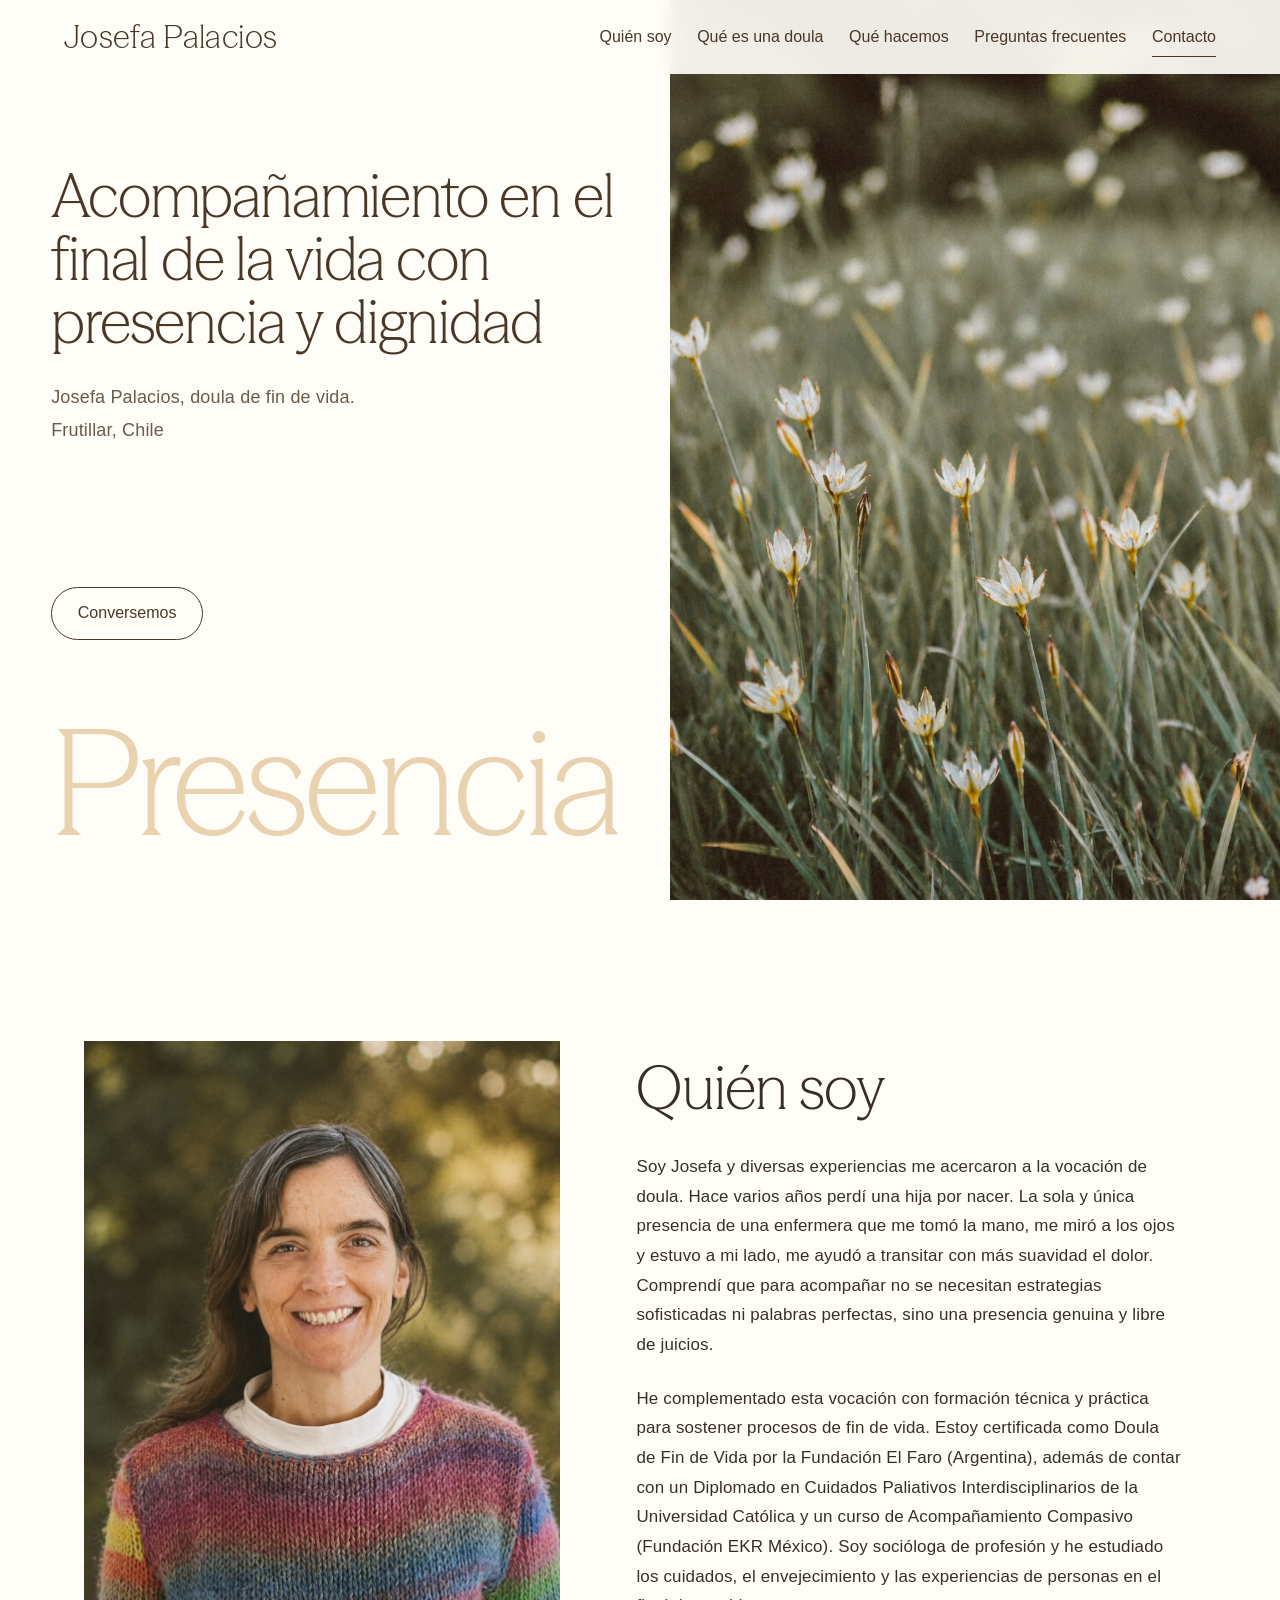
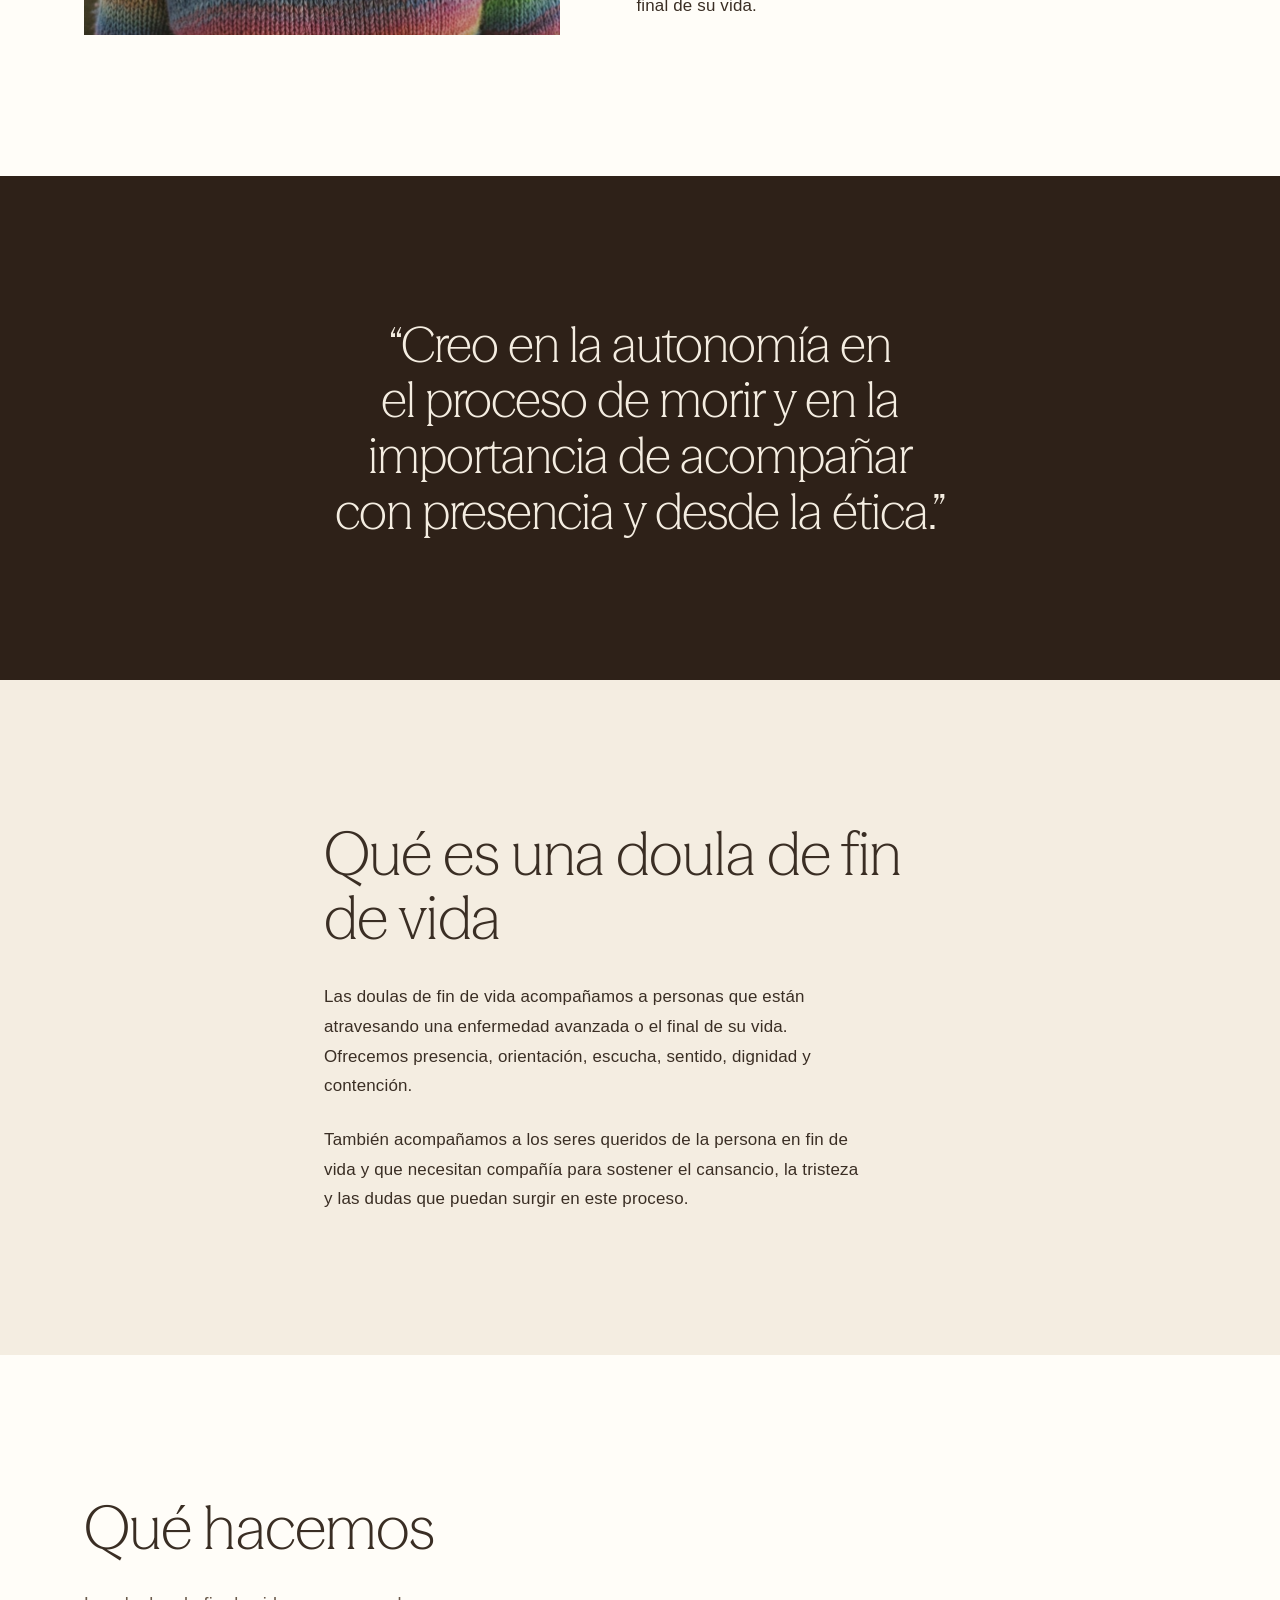
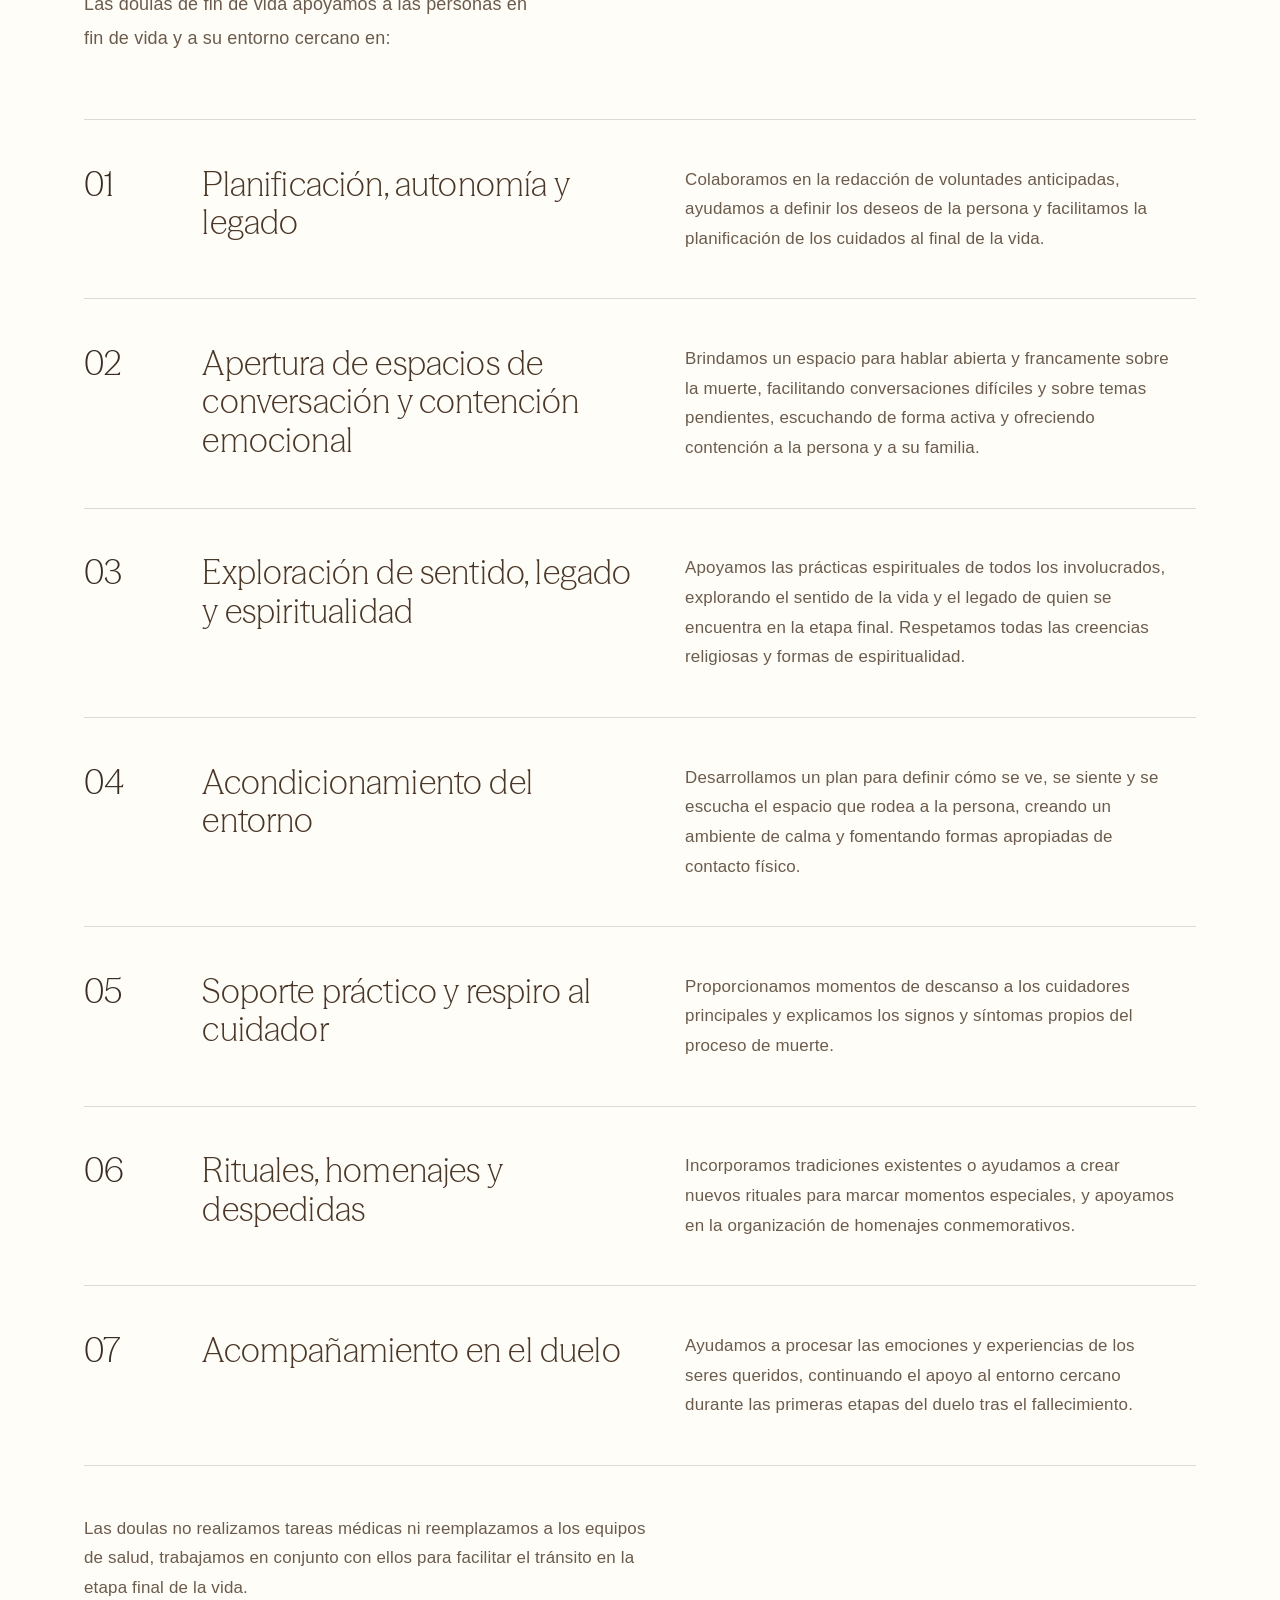
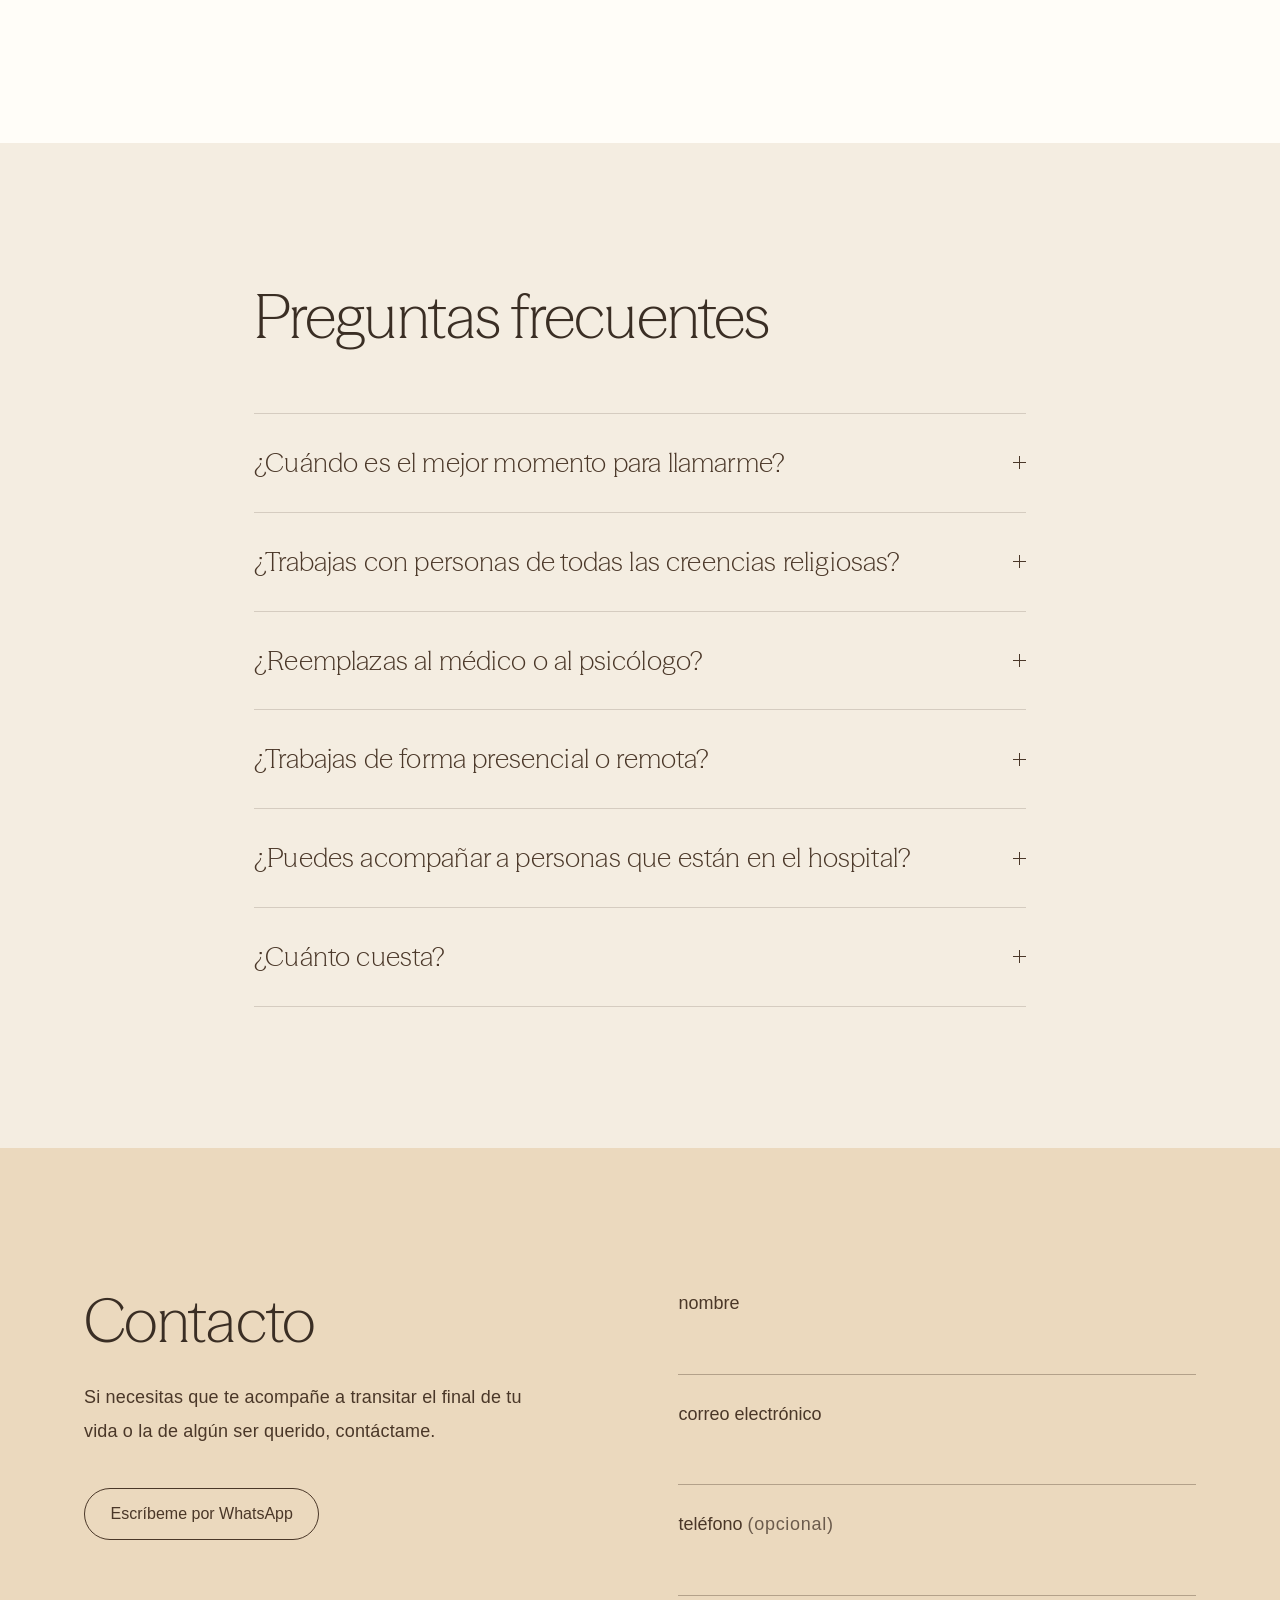
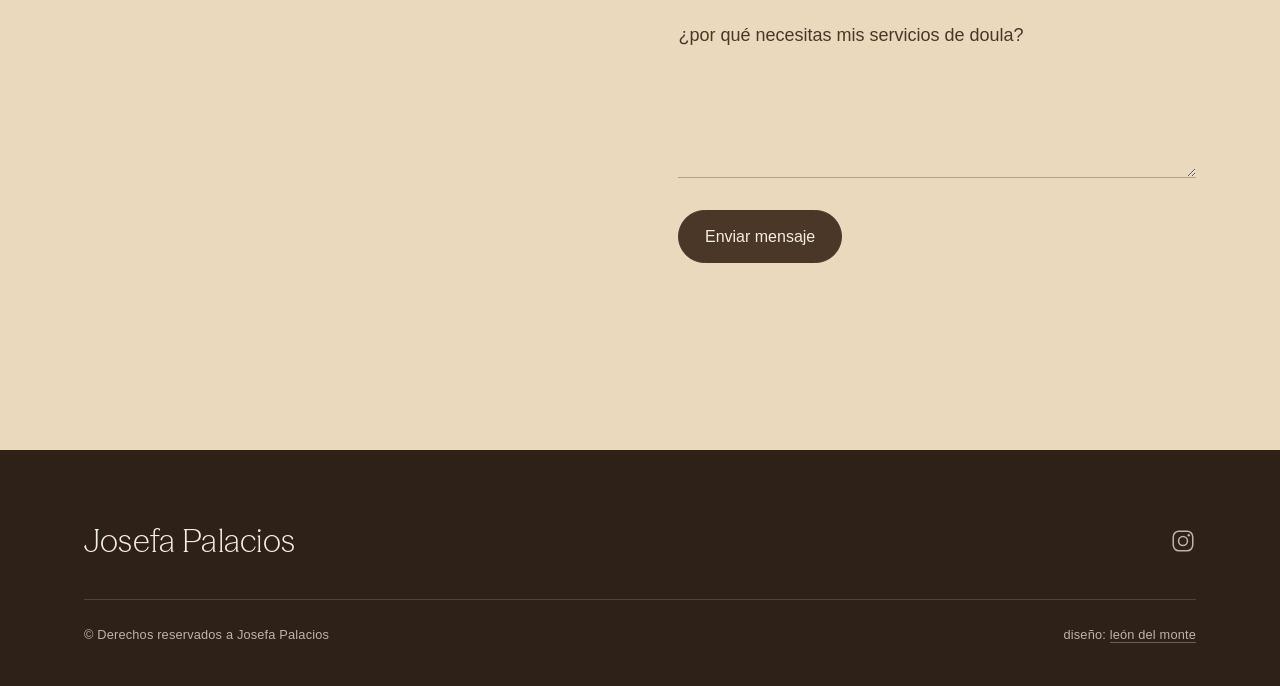
==== index.html @ 666d0523 "Reemplaza todos los textos por los que envió Josefa El oficio pasa a llamarse "doula de fin de vida"" ====
<!DOCTYPE html>
<html lang="es">
<head>
<meta charset="utf-8">
<meta name="viewport" content="width=device-width, initial-scale=1">
<title>Josefa, doula de fin de vida</title>
<meta name="description" content="Acompañamiento en el final de la vida con presencia y dignidad. Josefa Palacios, doula de fin de vida en Frutillar, Chile.">

<link rel="icon" type="image/svg+xml" href="assets/img/favicon.svg">

<link rel="preload" href="assets/fonts/SeasonMix-Light-TRIAL.ttf" as="font" type="font/ttf" crossorigin>
<link rel="preload" href="assets/fonts/PPNeueMontreal-Book.otf" as="font" type="font/otf" crossorigin>
<link rel="stylesheet" href="assets/css/style.css">
</head>
<body>

<a class="skip" href="#inicio">Saltar al contenido</a>

<div class="cursor-luz" id="cursor-luz" aria-hidden="true"></div>

<!-- ============ HEADER ============ -->
<header class="header" id="header">
  <div class="header__inner">
    <a class="brand" href="#inicio">Josefa Palacios</a>

    <nav class="nav" id="nav" aria-label="Principal">
      <a href="#sobre-mi">Quién soy</a>
      <a href="#que-hago">Qué es una doula</a>
      <a href="#servicios">Qué hacemos</a>
      <a href="#preguntas">Preguntas frecuentes</a>
      <a href="#contacto">Contacto</a>
    </nav>

    <button class="burger" id="burger" aria-label="Abrir menú" aria-expanded="false" aria-controls="nav">
      <span></span><span></span>
    </button>
  </div>
</header>

<main>

<!-- ============ 1. HERO ============ -->
<section class="hero" id="inicio">
  <div class="hero__text">
    <h1 class="hero__title">Acompañamiento en el final de la vida con presencia y dignidad</h1>

    <p class="lead">
      Josefa Palacios, doula de fin de vida.<br>
      Frutillar, Chile
    </p>

    <a class="btn" href="#contacto">Conversemos</a>

    <p class="wordmark" aria-hidden="true">Presencia</p>
  </div>

  <!-- La imagen se define en --hero-img, en assets/css/style.css -->
  <div class="hero__media" role="img" aria-label="Campo de flores blancas silvestres entre pastos, con luz suave"></div>
</section>

<!-- ============ 2. QUIÉN SOY ============ -->
<section class="section section--hueso" id="sobre-mi">
  <div class="wrap about">
    <!-- La imagen se define en --retrato-img, en assets/css/style.css -->
    <div class="about__media reveal" role="img" aria-label="Retrato de Josefa Palacios al aire libre"></div>

    <div class="about__text reveal">
      <h2 class="h2">Quién soy</h2>

      <div class="prose">
        <p>
          Soy Josefa y diversas experiencias me acercaron a la vocación de doula.
          Hace varios años perdí una hija por nacer. La sola y única presencia de
          una enfermera que me tomó la mano, me miró a los ojos y estuvo a mi lado,
          me ayudó a transitar con más suavidad el dolor. Comprendí que para
          acompañar no se necesitan estrategias sofisticadas ni palabras perfectas,
          sino una presencia genuina y libre de juicios.
        </p>
        <p>
          He complementado esta vocación con formación técnica y práctica para
          sostener procesos de fin de vida. Estoy certificada como Doula de Fin de
          Vida por la Fundación El Faro (Argentina), además de contar con un
          Diplomado en Cuidados Paliativos Interdisciplinarios de la Universidad
          Católica y un curso de Acompañamiento Compasivo (Fundación EKR México).
          Soy socióloga de profesión y he estudiado los cuidados, el envejecimiento
          y las experiencias de personas en el final de su vida.
        </p>
      </div>
    </div>
  </div>
</section>

<!-- ============ 3. LA CITA ============ -->
<section class="section section--oscura quote-section">
  <div class="wrap wrap--medium reveal">
    <blockquote class="quote">“Creo en la autonomía en el proceso de morir y en la importancia de acompañar con presencia y desde la ética.”</blockquote>
  </div>
</section>

<!-- ============ 4. QUÉ ES UNA DOULA DE FIN DE VIDA ============ -->
<section class="section section--crema" id="que-hago">
  <div class="wrap wrap--narrow reveal">
    <h2 class="h2">Qué es una doula de fin de vida</h2>

    <div class="prose">
      <p>
        Las doulas de fin de vida acompañamos a personas que están atravesando una
        enfermedad avanzada o el final de su vida. Ofrecemos presencia, orientación,
        escucha, sentido, dignidad y contención.
      </p>
      <p>
        También acompañamos a los seres queridos de la persona en fin de vida y que
        necesitan compañía para sostener el cansancio, la tristeza y las dudas que
        puedan surgir en este proceso.
      </p>
    </div>
  </div>
</section>

<!-- ============ 5. QUÉ HACEMOS ============ -->
<section class="section section--hueso" id="servicios">
  <div class="wrap">
    <div class="section__head reveal">
      <h2 class="h2">Qué hacemos</h2>
      <p class="lead">
        Las doulas de fin de vida apoyamos a las personas en fin de vida y a su
        entorno cercano en:
      </p>
    </div>

    <ol class="services">
      <li class="service reveal">
        <span class="service__num">01</span>
        <h3 class="service__name">Planificación, autonomía y legado</h3>
        <p class="service__desc">Colaboramos en la redacción de voluntades anticipadas, ayudamos a definir los deseos de la persona y facilitamos la planificación de los cuidados al final de la vida.</p>
      </li>
      <li class="service reveal">
        <span class="service__num">02</span>
        <h3 class="service__name">Apertura de espacios de conversación y contención emocional</h3>
        <p class="service__desc">Brindamos un espacio para hablar abierta y francamente sobre la muerte, facilitando conversaciones difíciles y sobre temas pendientes, escuchando de forma activa y ofreciendo contención a la persona y a su familia.</p>
      </li>
      <li class="service reveal">
        <span class="service__num">03</span>
        <h3 class="service__name">Exploración de sentido, legado y espiritualidad</h3>
        <p class="service__desc">Apoyamos las prácticas espirituales de todos los involucrados, explorando el sentido de la vida y el legado de quien se encuentra en la etapa final. Respetamos todas las creencias religiosas y formas de espiritualidad.</p>
      </li>
      <li class="service reveal">
        <span class="service__num">04</span>
        <h3 class="service__name">Acondicionamiento del entorno</h3>
        <p class="service__desc">Desarrollamos un plan para definir cómo se ve, se siente y se escucha el espacio que rodea a la persona, creando un ambiente de calma y fomentando formas apropiadas de contacto físico.</p>
      </li>
      <li class="service reveal">
        <span class="service__num">05</span>
        <h3 class="service__name">Soporte práctico y respiro al cuidador</h3>
        <p class="service__desc">Proporcionamos momentos de descanso a los cuidadores principales y explicamos los signos y síntomas propios del proceso de muerte.</p>
      </li>
      <li class="service reveal">
        <span class="service__num">06</span>
        <h3 class="service__name">Rituales, homenajes y despedidas</h3>
        <p class="service__desc">Incorporamos tradiciones existentes o ayudamos a crear nuevos rituales para marcar momentos especiales, y apoyamos en la organización de homenajes conmemorativos.</p>
      </li>
      <li class="service reveal">
        <span class="service__num">07</span>
        <h3 class="service__name">Acompañamiento en el duelo</h3>
        <p class="service__desc">Ayudamos a procesar las emociones y experiencias de los seres queridos, continuando el apoyo al entorno cercano durante las primeras etapas del duelo tras el fallecimiento.</p>
      </li>
    </ol>

    <p class="services__nota reveal">
      Las doulas no realizamos tareas médicas ni reemplazamos a los equipos de
      salud, trabajamos en conjunto con ellos para facilitar el tránsito en la
      etapa final de la vida.
    </p>
  </div>
</section>

<!-- ============ 6. PREGUNTAS FRECUENTES ============ -->
<section class="section section--crema" id="preguntas">
  <div class="wrap wrap--medium">
    <div class="section__head reveal">
      <h2 class="h2">Preguntas frecuentes</h2>
    </div>

    <div class="faq">
      <details class="faq__item reveal">
        <summary>¿Cuándo es el mejor momento para llamarme?</summary>
        <div class="faq__body">
          <p>Tras recibir el diagnóstico de una enfermedad grave o avanzada, o durante las semanas, días u horas finales de un ser querido, o después de su fallecimiento, para recibir compañía en los primeros momentos de duelo y organizar homenajes y ritos de despedida. Si eres una persona de edad avanzada y deseas planificar la etapa final de tu vida, también puedes llamarme.</p>
        </div>
      </details>

      <details class="faq__item reveal">
        <summary>¿Trabajas con personas de todas las creencias religiosas?</summary>
        <div class="faq__body">
          <p>Sí. Acompaño a personas de todas las creencias religiosas, espiritualidades, así como a personas ateas y agnósticas. Proveyendo de un espacio plenamente inclusivo y respetuoso con la visión de cada individuo.</p>
        </div>
      </details>

      <details class="faq__item reveal">
        <summary>¿Reemplazas al médico o al psicólogo?</summary>
        <div class="faq__body">
          <p>No. Soy un apoyo complementario. Si necesitas derivación a otro profesional, te puedo orientar.</p>
        </div>
      </details>

      <details class="faq__item reveal">
        <summary>¿Trabajas de forma presencial o remota?</summary>
        <div class="faq__body">
          <p>Ambas. Según tu ubicación y necesidad. De manera presencial trabajo en la comuna de Frutillar, de Puerto Varas y en los alrededores.</p>
        </div>
      </details>

      <details class="faq__item reveal">
        <summary>¿Puedes acompañar a personas que están en el hospital?</summary>
        <div class="faq__body">
          <p>Sí, acompaño a personas que están en sus casas o en el hospital.</p>
        </div>
      </details>

      <details class="faq__item reveal">
        <summary>¿Cuánto cuesta?</summary>
        <div class="faq__body">
          <p>Cada sesión de acompañamiento presencial cuesta $20.000 y online $15.000. Sin embargo, quisiera que todas las personas que necesiten acompañamiento no dejen de recibirlo por razones económicas. Avísame si no puedes pagarlo.</p>
          <a class="btn btn--sm" href="#contacto">Escríbeme</a>
        </div>
      </details>
    </div>
  </div>
</section>

<!-- ============ 7. CONTACTO ============ -->
<section class="section section--ocre" id="contacto">
  <div class="wrap contact">
    <div class="contact__intro reveal">
      <h2 class="h2">Contacto</h2>
      <p class="lead">
        Si necesitas que te acompañe a transitar el final de tu vida o la de algún
        ser querido, contáctame.
      </p>

      <a class="btn btn--wa" href="https://wa.me/56934183841" target="_blank" rel="noopener">
        Escríbeme por WhatsApp
      </a>
    </div>

    <form class="form reveal" id="form" novalidate>
      <div class="field">
        <label for="nombre">Nombre</label>
        <input id="nombre" name="nombre" type="text" required autocomplete="name">
      </div>

      <div class="field">
        <label for="email">Correo electrónico</label>
        <input id="email" name="email" type="email" required autocomplete="email">
      </div>

      <div class="field">
        <label for="telefono">Teléfono <span class="opt">(opcional)</span></label>
        <input id="telefono" name="telefono" type="tel" autocomplete="tel">
      </div>

      <div class="field">
        <label for="mensaje">¿Por qué necesitas mis servicios de doula?</label>
        <textarea id="mensaje" name="mensaje" rows="5" required></textarea>
      </div>

      <button class="btn btn--solid" type="submit">Enviar mensaje</button>
      <p class="form__note" id="form-note" role="status"></p>
    </form>
  </div>
</section>

</main>

<!-- ============ FOOTER ============ -->
<footer class="footer">
  <div class="wrap">
    <div class="footer__fila">
      <p class="footer__nombre">Josefa Palacios</p>

      <a class="footer__ig" href="https://instagram.com/[INSTAGRAM]" target="_blank" rel="noopener" aria-label="Josefa Palacios en Instagram">
        <svg viewBox="0 0 24 24" fill="none" stroke="currentColor" stroke-width="1.4" aria-hidden="true">
          <rect x="3" y="3" width="18" height="18" rx="5.2"/>
          <circle cx="12" cy="12" r="4.1"/>
          <circle cx="17.3" cy="6.7" r="1.1" fill="currentColor" stroke="none"/>
        </svg>
      </a>
    </div>

    <div class="footer__legal">
      <p>© Derechos reservados a Josefa Palacios</p>
      <p>diseño: <a href="https://www.leondelmonte.cl" target="_blank" rel="noopener">león del monte</a></p>
    </div>
  </div>
</footer>

<script src="assets/js/main.js"></script>
</body>
</html>
---- assets/css/style.css ----
/* =========================================================
   Doula de la muerte y el duelo
   Paleta cálida y terrosa · Season Mix + PP Neue Montreal
   ========================================================= */

@font-face {
  font-family: "Season Mix";
  src: url("../fonts/SeasonMix-Light-TRIAL.ttf") format("truetype");
  font-weight: 400;
  font-style: normal;
  font-display: swap;
}

@font-face {
  font-family: "PP Neue Montreal";
  src: url("../fonts/PPNeueMontreal-Book.otf") format("opentype");
  font-weight: 400;
  font-style: normal;
  font-display: swap;
}

:root {
  /* Color */
  --crema:        #F4EDE1;
  --crema-suave:  #FAF5EC;
  --hueso:        #FFFDF8;
  --ocre:         #C08A4A;
  --ocre-claro:   #E8D2B0;
  --ocre-fondo:   #EBD9BE;
  --cafe:         #4A3728;
  --cafe-hondo:   #2E2118;
  --tinta:        #3A2E24;
  --tinta-suave:  #6B5B4C;

  /* Tipografía */
  --serif: "Season Mix", "Iowan Old Style", Georgia, "Times New Roman", serif;
  --sans:  "PP Neue Montreal", -apple-system, BlinkMacSystemFont, "Segoe UI", Helvetica, Arial, sans-serif;

  /* Medidas */
  --header-h: 74px;
  --pad-x: clamp(1.5rem, 5vw, 5rem);
  --sec-y: clamp(5rem, 11vw, 9.5rem);

  /* Imágenes */
  --hero-img: url("../img/hero-flores.jpg");
  --retrato-img: url("../img/josefa-retrato.jpg");
}

/* ---------- Base ---------- */
*, *::before, *::after { box-sizing: border-box; }

html { scroll-behavior: smooth; scroll-padding-top: var(--header-h); }

body {
  margin: 0;
  background: var(--hueso);
  color: var(--tinta);
  font-family: var(--sans);
  font-size: clamp(0.95rem, 0.9rem + 0.2vw, 1.0625rem);
  font-weight: 400;
  line-height: 1.75;
  letter-spacing: 0.01em;
  -webkit-font-smoothing: antialiased;
}

img { max-width: 100%; display: block; }

a { color: inherit; }

h1, h2, h3 { margin: 0; font-weight: 400; }

.skip {
  position: absolute; left: -9999px; top: 0; z-index: 200;
  background: var(--cafe); color: var(--hueso);
  padding: 0.75rem 1.25rem;
}
.skip:focus { left: 0; }

:focus-visible { outline: 2px solid var(--ocre); outline-offset: 3px; }

/* ---------- Contenedores ---------- */
.wrap { width: 100%; margin-inline: auto; padding-inline: var(--pad-x); max-width: 1240px; }
.wrap--medium { max-width: 900px; }
.wrap--narrow { max-width: 760px; }

.section { padding-block: var(--sec-y); }
.section--crema  { background: var(--crema); }
.section--crema + .section--crema { padding-top: 0; }
.section--hueso  { background: var(--hueso); }
.section--ocre   { background: var(--ocre-fondo); }
.section--oscura { background: var(--cafe-hondo); color: var(--crema); }

.section__head { margin-bottom: clamp(2.5rem, 5vw, 4rem); }

/* ---------- Tipografía compartida ---------- */
.h2 {
  font-family: var(--serif);
  font-size: clamp(2.1rem, 1.3rem + 3.4vw, 3.75rem);
  line-height: 1.08;
  letter-spacing: -0.015em;
}

.lead {
  margin: 1.75rem 0 0;
  max-width: 46ch;
  font-size: clamp(1rem, 0.95rem + 0.25vw, 1.125rem);
  line-height: 1.85;
  color: var(--tinta-suave);
}

.prose { margin-top: 2rem; max-width: 58ch; }
.prose p { margin: 0 0 1.5rem; }
.prose p:last-child { margin-bottom: 0; }
.prose strong { font-weight: 500; color: var(--tinta); }
.prose--invert { color: rgba(244, 237, 225, 0.78); }

/* ---------- Botones ----------
   Pastilla alta y angosta, sin interletrado. El texto va tal cual está
   escrito en el HTML, con la primera letra en mayúscula. */
.btn {
  display: inline-flex; align-items: center;
  margin-top: 2.5rem;
  padding: 0.7rem 1.6rem;
  border: 1px solid var(--cafe);
  border-radius: 999px;
  font-size: 1rem;
  font-weight: 400;
  /* explícito: si no, el <button> del formulario queda más bajo que los <a> */
  line-height: 1.75;
  letter-spacing: normal;
  text-decoration: none;
  color: var(--cafe);
  background: transparent;
  cursor: pointer;
  transition: background 0.35s ease, color 0.35s ease, border-color 0.35s ease;
}
.btn:hover { background: var(--cafe); color: var(--crema); }

.btn--sm { margin-top: 1.5rem; }

.btn--solid {
  margin-top: 0.5rem;
  justify-self: start;
  background: var(--cafe); color: var(--crema); border-color: var(--cafe);
}
.btn--solid:hover { background: var(--cafe-hondo); border-color: var(--cafe-hondo); }

/* =========================================================
   HEADER
   ========================================================= */
.header {
  position: fixed; inset: 0 0 auto 0; z-index: 100;
  background: rgba(255, 253, 248, 0.92);
  backdrop-filter: blur(10px);
  transition: box-shadow 0.4s ease;
}
.header.is-stuck { box-shadow: 0 1px 0 rgba(74, 55, 40, 0.12); }

.header__inner {
  display: flex; align-items: center; justify-content: space-between; gap: 2rem;
  height: var(--header-h);
  padding-inline: var(--pad-x);
}

.brand {
  font-family: var(--serif);
  /* mismo cuerpo que el nombre del pie */
  font-size: clamp(1.5rem, 1.2rem + 1vw, 2.1rem);
  line-height: 1.2;
  letter-spacing: 0.01em;
  text-decoration: none;
  color: var(--cafe);
}

.nav { display: flex; gap: clamp(1.1rem, 2vw, 2.1rem); }
.nav a {
  position: relative;
  padding-block: 0.35rem;
  font-size: 1rem;
  font-weight: 400;
  letter-spacing: normal;
  text-decoration: none;
  color: var(--cafe);
  white-space: nowrap;
}
.nav a::after {
  content: ""; position: absolute; left: 0; bottom: 0;
  width: 100%; height: 1px;
  background: currentColor;
  transform: scaleX(0); transform-origin: right;
  transition: transform 0.4s cubic-bezier(0.4, 0, 0.2, 1);
}
.nav a:hover::after, .nav a.is-active::after { transform: scaleX(1); transform-origin: left; }

.burger {
  display: none;
  width: 34px; height: 34px;
  padding: 0; border: 0; background: none; cursor: pointer;
}
.burger span {
  display: block; width: 22px; height: 1px; margin: 5px auto;
  background: var(--cafe);
  transition: transform 0.35s ease, opacity 0.35s ease;
}
.burger[aria-expanded="true"] span:first-child { transform: translateY(3px) rotate(45deg); }
.burger[aria-expanded="true"] span:last-child  { transform: translateY(-3px) rotate(-45deg); }

/* =========================================================
   1. HERO
   ========================================================= */
.hero {
  display: grid;
  grid-template-columns: 1fr 1fr;
  min-height: 100vh;
  background: var(--hueso);
}

.hero__text {
  display: flex; flex-direction: column;
  padding: calc(var(--header-h) + clamp(3rem, 7vw, 6rem)) clamp(1.5rem, 4vw, 4.5rem) clamp(2rem, 4vw, 3.5rem);
}

.hero__title {
  font-family: var(--serif);
  font-size: clamp(2.1rem, 1.4rem + 2.9vw, 4.4rem);
  font-weight: 400;
  line-height: 1.06;
  letter-spacing: -0.02em;
  color: var(--cafe);
}

.hero .lead { max-width: 42ch; }

.hero .btn { margin-top: auto; align-self: flex-start; }

.wordmark {
  margin: clamp(2.5rem, 6vw, 5rem) 0 0;
  font-family: var(--serif);
  font-size: clamp(4rem, 2rem + 9vw, 10rem);
  font-weight: 400;
  line-height: 0.9;
  letter-spacing: -0.03em;
  color: var(--ocre-claro);
  user-select: none;
}

.hero__media {
  background-color: var(--ocre-claro);
  background-image: var(--hero-img);
  background-size: cover;
  background-position: center 62%;
}

/* =========================================================
   3. CARDS — para quién
   ========================================================= */
.cards {
  display: grid;
  grid-template-columns: repeat(3, 1fr);
  gap: clamp(2rem, 4vw, 3.5rem);
}

.card {
  padding-top: 2.25rem;
  border-top: 1px solid rgba(74, 55, 40, 0.18);
}
.card p { margin: 0; color: var(--tinta-suave); }

.card__icon {
  display: block;
  width: 34px; height: 34px;
  margin-bottom: 1.75rem;
  color: var(--tinta);
}
.card__icon svg { width: 100%; height: 100%; }

.card__title {
  margin-bottom: 1rem;
  font-family: var(--serif);
  font-size: clamp(1.5rem, 1.2rem + 0.8vw, 1.9rem);
  line-height: 1.2;
  color: var(--cafe);
}

/* =========================================================
   4. SERVICIOS
   ========================================================= */
.services { margin: 0; padding: 0; list-style: none; counter-reset: none; }

.service {
  display: grid;
  grid-template-columns: 5rem minmax(0, 1fr) minmax(0, 1.15fr);
  gap: clamp(1rem, 3vw, 3rem);
  align-items: start;
  padding-block: clamp(2rem, 3.5vw, 3rem);
  border-top: 1px solid rgba(74, 55, 40, 0.18);
}
.service:last-child { border-bottom: 1px solid rgba(74, 55, 40, 0.18); }

.service__num {
  font-family: var(--serif);
  /* mismo cuerpo que el nombre del servicio */
  font-size: clamp(1.6rem, 1.2rem + 1.1vw, 2.3rem);
  font-weight: 400;
  line-height: 1.15;
  letter-spacing: normal;
  color: var(--tinta);
}

.service__name {
  font-family: var(--serif);
  font-size: clamp(1.6rem, 1.2rem + 1.1vw, 2.3rem);
  line-height: 1.15;
  color: var(--cafe);
}

.service__desc { margin: 0; color: var(--tinta-suave); max-width: 52ch; }

/* Aclaración al pie de la lista de servicios */
.services__nota {
  margin: clamp(2rem, 4vw, 3rem) 0 0;
  max-width: 62ch;
  color: var(--tinta-suave);
}

/* =========================================================
   5. CITA
   ========================================================= */
.quote-section { text-align: center; }

.quote {
  margin: 0;
  font-family: var(--serif);
  font-size: clamp(1.75rem, 1.1rem + 2.6vw, 3.1rem);
  font-weight: 400;
  line-height: 1.12;
  letter-spacing: -0.02em;
  color: var(--crema);
  text-wrap: balance;
}

.quote-section .prose { margin-inline: auto; margin-top: 3rem; max-width: 52ch; }

/* =========================================================
   6. SOBRE MÍ
   ========================================================= */
.about {
  display: grid;
  grid-template-columns: 0.85fr 1fr;
  gap: clamp(2.5rem, 6vw, 6rem);
  align-items: center;
}

.about__media {
  aspect-ratio: 4 / 5;
  background-color: var(--crema);
  background-image: var(--retrato-img);
  background-size: cover;
  background-position: center 25%;
}

/* =========================================================
   7. FAQ
   ========================================================= */
.faq { border-top: 1px solid rgba(74, 55, 40, 0.18); }

.faq__item { border-bottom: 1px solid rgba(74, 55, 40, 0.18); }

.faq__item summary {
  display: flex; align-items: center; justify-content: space-between; gap: 2rem;
  padding-block: clamp(1.4rem, 2.5vw, 2rem);
  font-family: var(--serif);
  font-size: clamp(1.25rem, 1.05rem + 0.8vw, 1.75rem);
  line-height: 1.25;
  color: var(--cafe);
  cursor: pointer;
  list-style: none;
  transition: color 0.3s ease;
}
.faq__item summary::-webkit-details-marker { display: none; }
.faq__item summary:hover { color: var(--ocre); }

.faq__item summary::after {
  content: "";
  flex: none;
  width: 13px; height: 13px;
  background:
    linear-gradient(currentColor, currentColor) center/100% 1px no-repeat,
    linear-gradient(currentColor, currentColor) center/1px 100% no-repeat;
  transition: transform 0.35s ease;
}
.faq__item[open] summary::after { transform: rotate(90deg); background-size: 100% 1px, 0 0; }

.faq__body { padding-bottom: 2rem; max-width: 62ch; color: var(--tinta-suave); }
.faq__body p { margin: 0; }

/* =========================================================
   8. CONTACTO
   ========================================================= */
.contact {
  display: grid;
  grid-template-columns: 1fr 1fr;
  gap: clamp(2.5rem, 6vw, 6rem);
  align-items: start;
}

.contact .lead { color: var(--cafe); }

.form { display: grid; gap: 1.5rem; }

.field { display: grid; gap: 0.55rem; }

.field label {
  /* mismo cuerpo que el párrafo de introducción de la sección */
  font-size: clamp(1rem, 0.95rem + 0.25vw, 1.125rem);
  font-weight: 400;
  letter-spacing: normal;
  text-transform: lowercase;
  color: var(--cafe);
}
.field .opt { letter-spacing: 0.04em; color: var(--tinta-suave); }

.field input,
.field textarea {
  width: 100%;
  padding: 0.85rem 0;
  border: 0;
  border-bottom: 1px solid rgba(74, 55, 40, 0.35);
  background: transparent;
  font-family: var(--sans);
  font-size: 1rem;
  font-weight: 400;
  color: var(--tinta);
  border-radius: 0;
  transition: border-color 0.3s ease;
}
.field textarea { resize: vertical; }
.field input:focus,
.field textarea:focus { outline: none; border-bottom-color: var(--cafe); }
.field input:invalid.is-touched,
.field textarea:invalid.is-touched { border-bottom-color: #A5442F; }

.form__note {
  margin: 0;
  min-height: 1.4rem;
  font-size: 0.85rem;
  color: var(--cafe);
}

/* =========================================================
   FOOTER
   ========================================================= */
.footer {
  padding-block: clamp(3rem, 6vw, 4.5rem) 2.5rem;
  background: var(--cafe-hondo);
  color: rgba(244, 237, 225, 0.72);
}

.footer__fila {
  display: flex; align-items: center; justify-content: space-between; gap: 2rem;
  padding-bottom: clamp(1.75rem, 3vw, 2.5rem);
  border-bottom: 1px solid rgba(244, 237, 225, 0.16);
}

.footer__nombre {
  margin: 0;
  font-family: var(--serif);
  font-size: clamp(1.5rem, 1.2rem + 1vw, 2.1rem);
  line-height: 1.2;
  color: var(--crema);
}

.footer__ig {
  display: inline-flex; flex: none;
  color: rgba(244, 237, 225, 0.72);
  transition: color 0.3s ease;
}
.footer__ig:hover { color: var(--ocre-claro); }
.footer__ig svg { width: 26px; height: 26px; }

.footer__legal {
  display: flex; justify-content: space-between; gap: 0.5rem 2rem; flex-wrap: wrap;
  margin-top: 1.5rem;
  font-size: 0.8rem;
}
.footer__legal p { margin: 0; }
.footer__legal a {
  text-decoration: none;
  border-bottom: 1px solid rgba(244, 237, 225, 0.3);
  transition: color 0.3s ease, border-color 0.3s ease;
}
.footer__legal a:hover { color: var(--ocre-claro); border-bottom-color: var(--ocre-claro); }

/* =========================================================
   Luz que sigue al cursor
   Punto difuminado que persigue al mouse con retardo.
   Va bajo la cabecera (z-index 100) para no lavar el menú.
   ========================================================= */
.cursor-luz {
  position: fixed; top: 0; left: 0; z-index: 90;
  width: 34rem; height: 34rem;
  margin: -17rem 0 0 -17rem;
  border-radius: 50%;
  /* Sube o baja estos alfas para que la luz se note más o menos */
  background: radial-gradient(circle closest-side,
    rgba(192, 138, 74, 0.85) 0%,
    rgba(192, 138, 74, 0.35) 45%,
    rgba(192, 138, 74, 0) 76%);
  filter: blur(26px);
  mix-blend-mode: soft-light;
  pointer-events: none;
  opacity: 0;
  transition: opacity 0.9s ease;
  will-change: transform;
}
.cursor-luz.is-visible { opacity: 1; }

/* Sin mouse o con movimiento reducido, no aporta nada */
@media (hover: none), (prefers-reduced-motion: reduce) {
  .cursor-luz { display: none; }
}

/* =========================================================
   Animación de entrada
   ========================================================= */
.reveal {
  opacity: 0;
  transform: translateY(18px);
  transition: opacity 0.9s ease, transform 0.9s cubic-bezier(0.22, 1, 0.36, 1);
}
.reveal.is-in { opacity: 1; transform: none; }

/* =========================================================
   Responsive
   ========================================================= */
@media (max-width: 960px) {
  .cards { grid-template-columns: 1fr; }
  .card { padding-top: 1.75rem; }

  .service { grid-template-columns: 3.5rem 1fr; }
  .service__desc { grid-column: 2; }

  .about, .contact { grid-template-columns: 1fr; }
  .about__media { aspect-ratio: 3 / 2; }
}

@media (max-width: 820px) {
  :root { --header-h: 64px; }

  .header { background: rgba(255, 253, 248, 0.94); backdrop-filter: blur(10px); }

  .burger { display: block; }

  .nav {
    position: fixed; inset: var(--header-h) 0 auto 0;
    flex-direction: column; gap: 0;
    padding: 1rem var(--pad-x) 2rem;
    background: var(--hueso);
    box-shadow: 0 12px 24px rgba(74, 55, 40, 0.1);
    transform: translateY(-120%);
    transition: transform 0.45s cubic-bezier(0.4, 0, 0.2, 1);
  }
  .nav.is-open { transform: none; }
  .nav a { padding-block: 0.9rem; font-size: 0.8rem; }
  .nav a::after { display: none; }

  /* En pantallas angostas el salto forzado deja líneas desparejas */
  .hero__title br { display: none; }
  .hero__title { text-wrap: balance; }

  .hero { grid-template-columns: 1fr; min-height: 0; }
  .hero__text { padding-top: calc(var(--header-h) + 3.5rem); }
  .hero__media { aspect-ratio: 4 / 3; }
  .hero .btn { margin-top: 2.5rem; }
  .wordmark { margin-bottom: 0; }

  .footer__legal { flex-direction: column; }
}

@media (prefers-reduced-motion: reduce) {
  html { scroll-behavior: auto; }
  .reveal { opacity: 1; transform: none; transition: none; }
  * { animation-duration: 0.01ms !important; transition-duration: 0.01ms !important; }
}
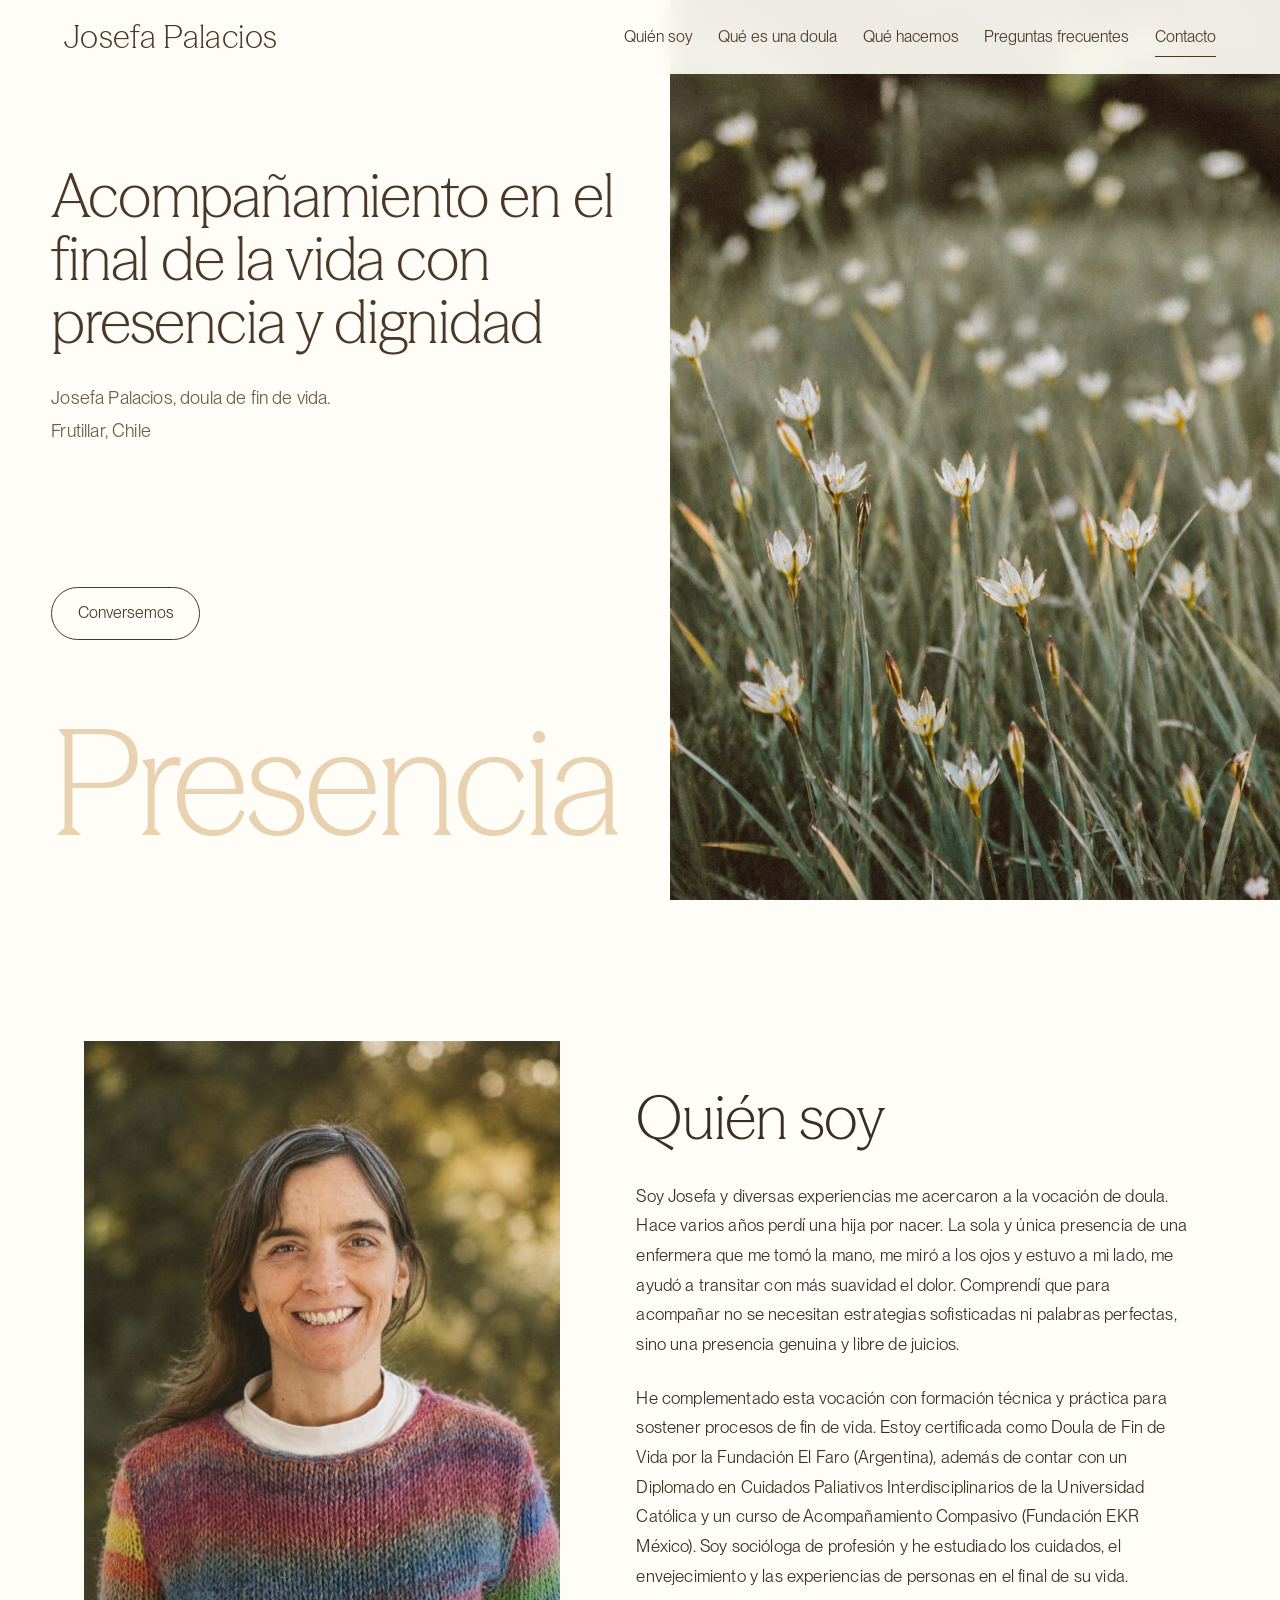
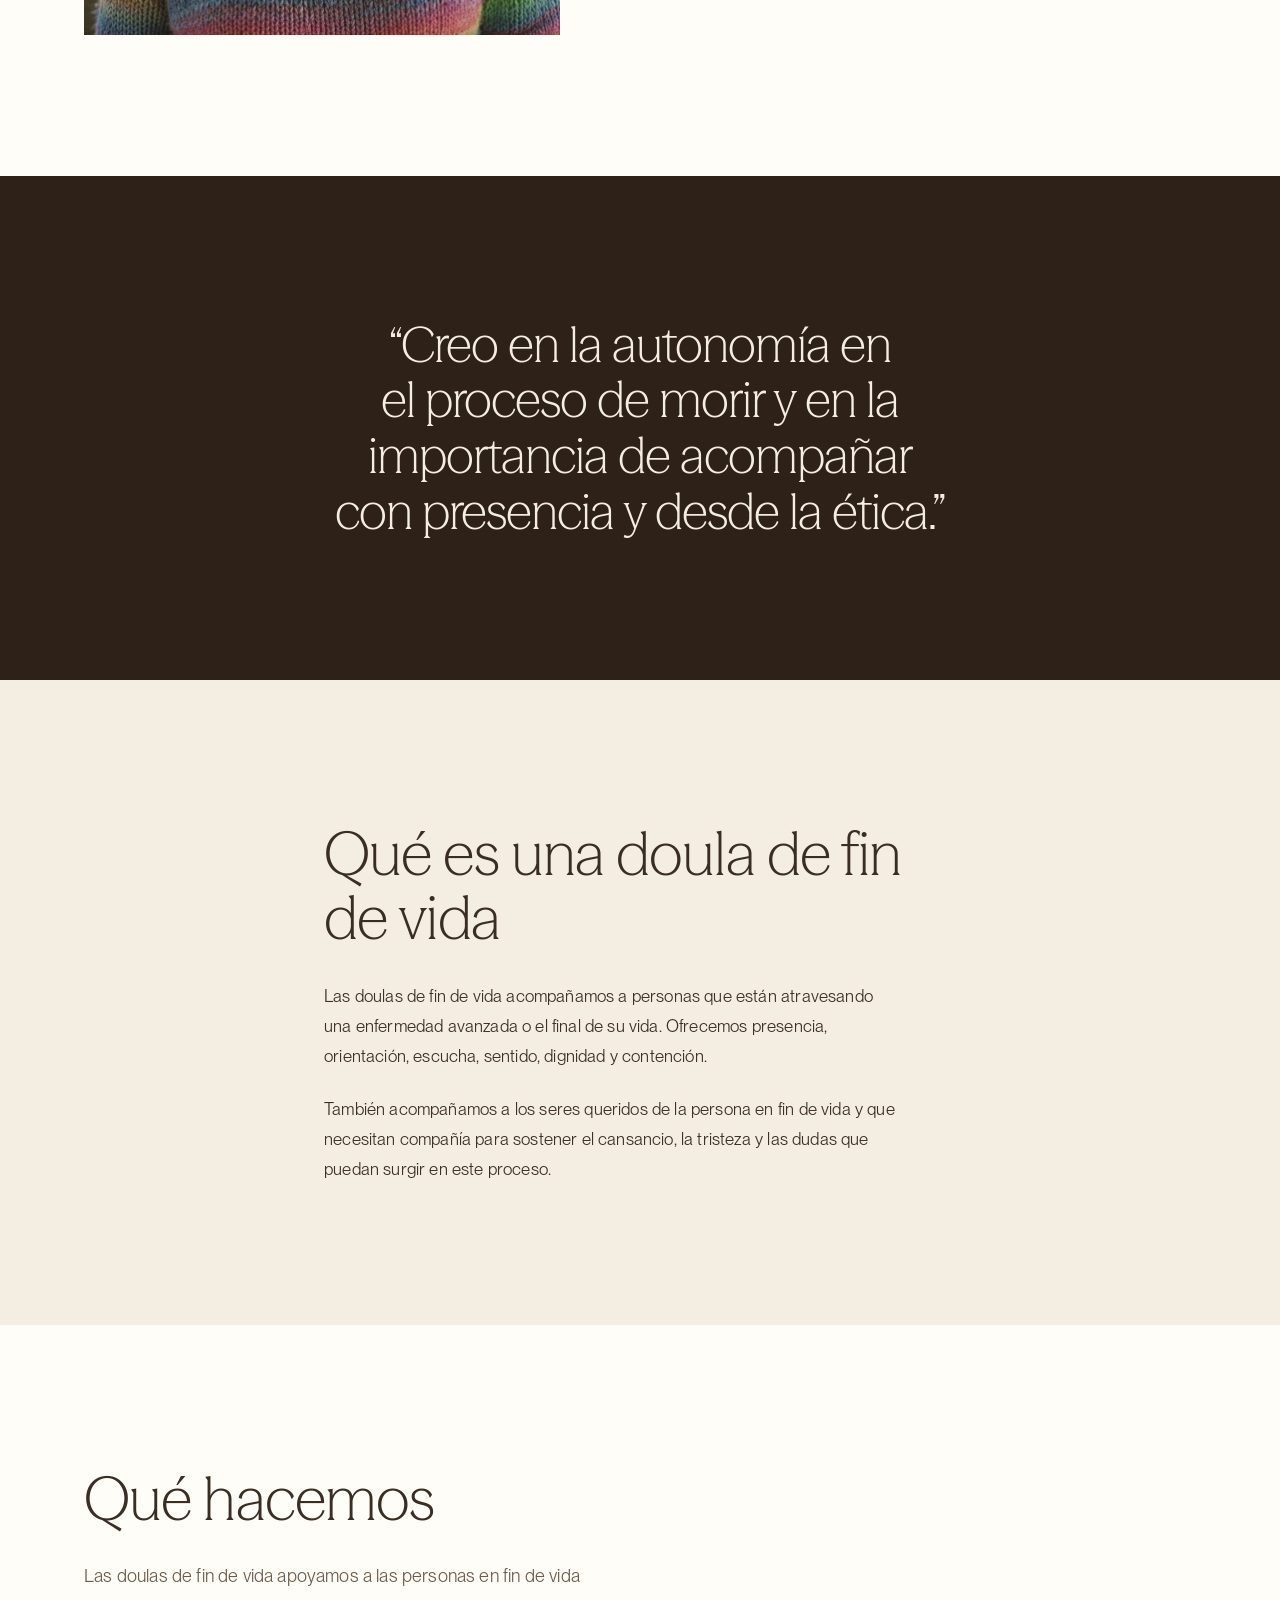
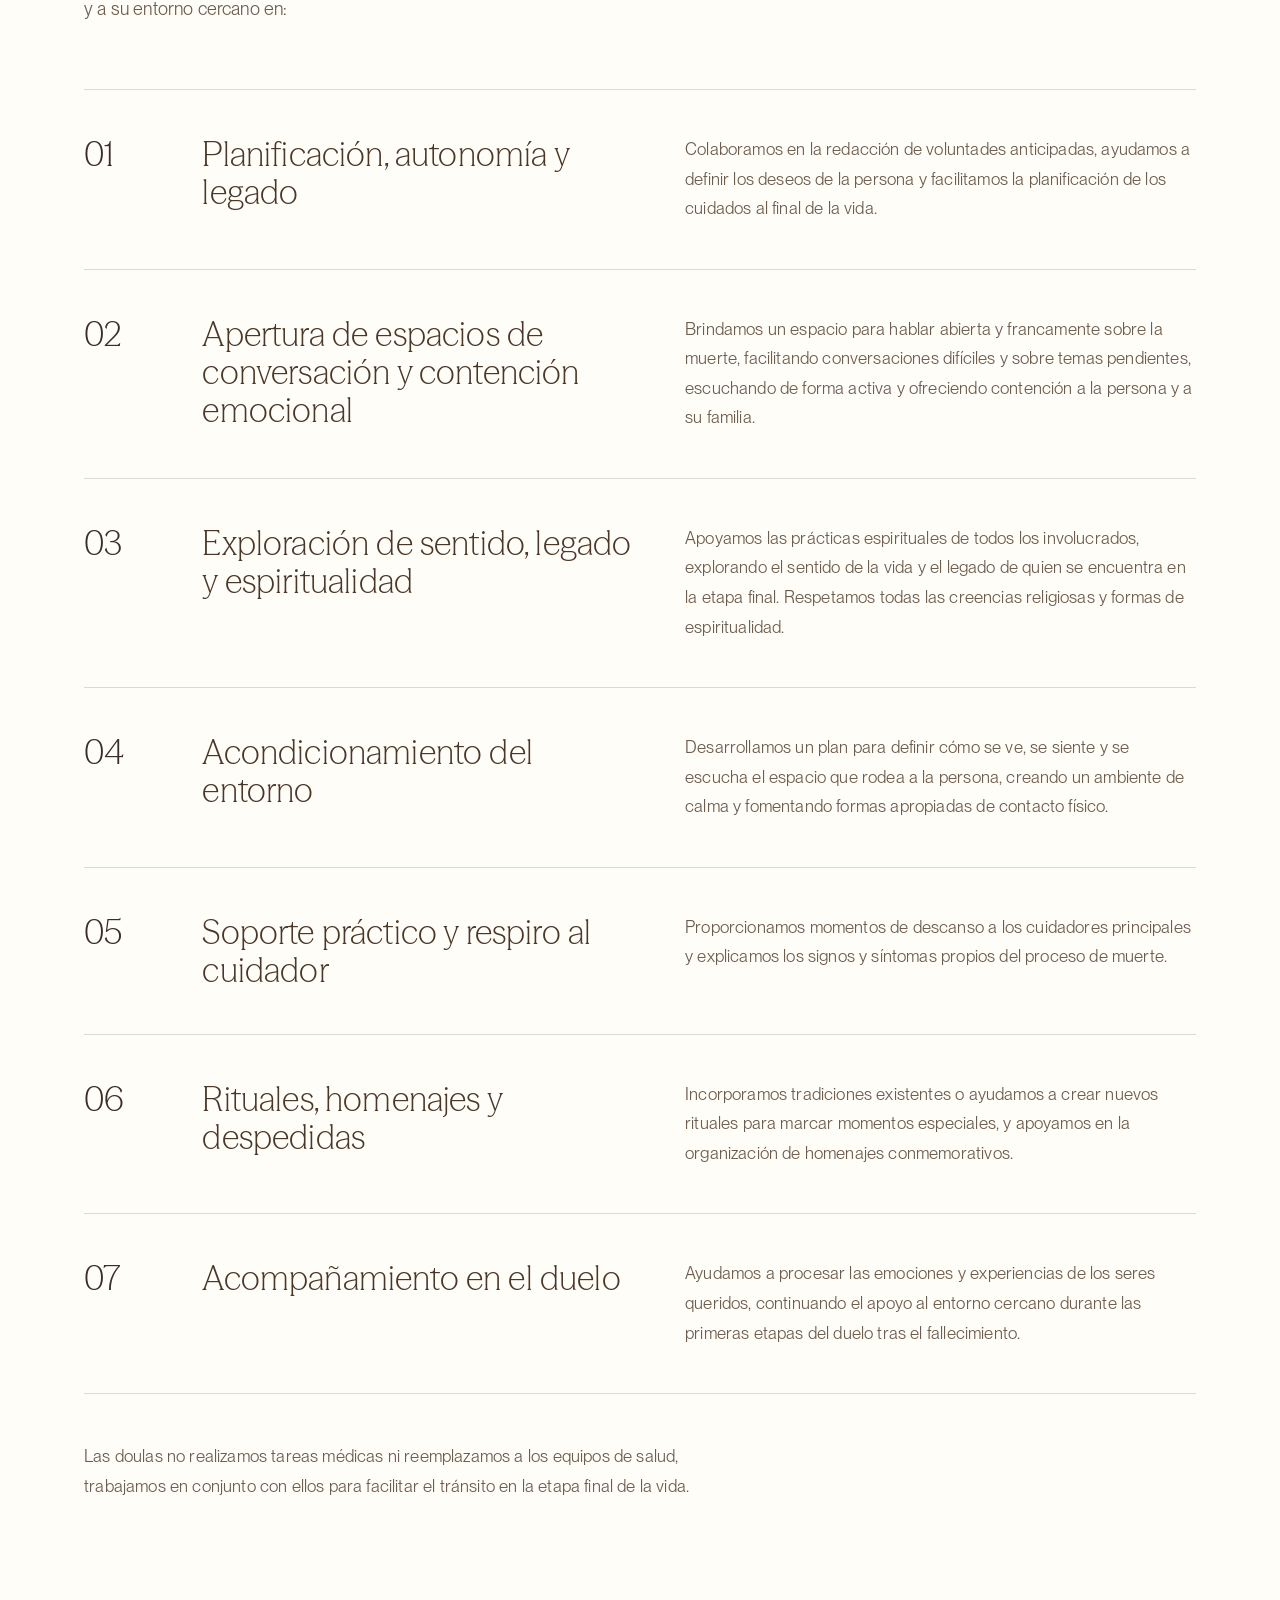
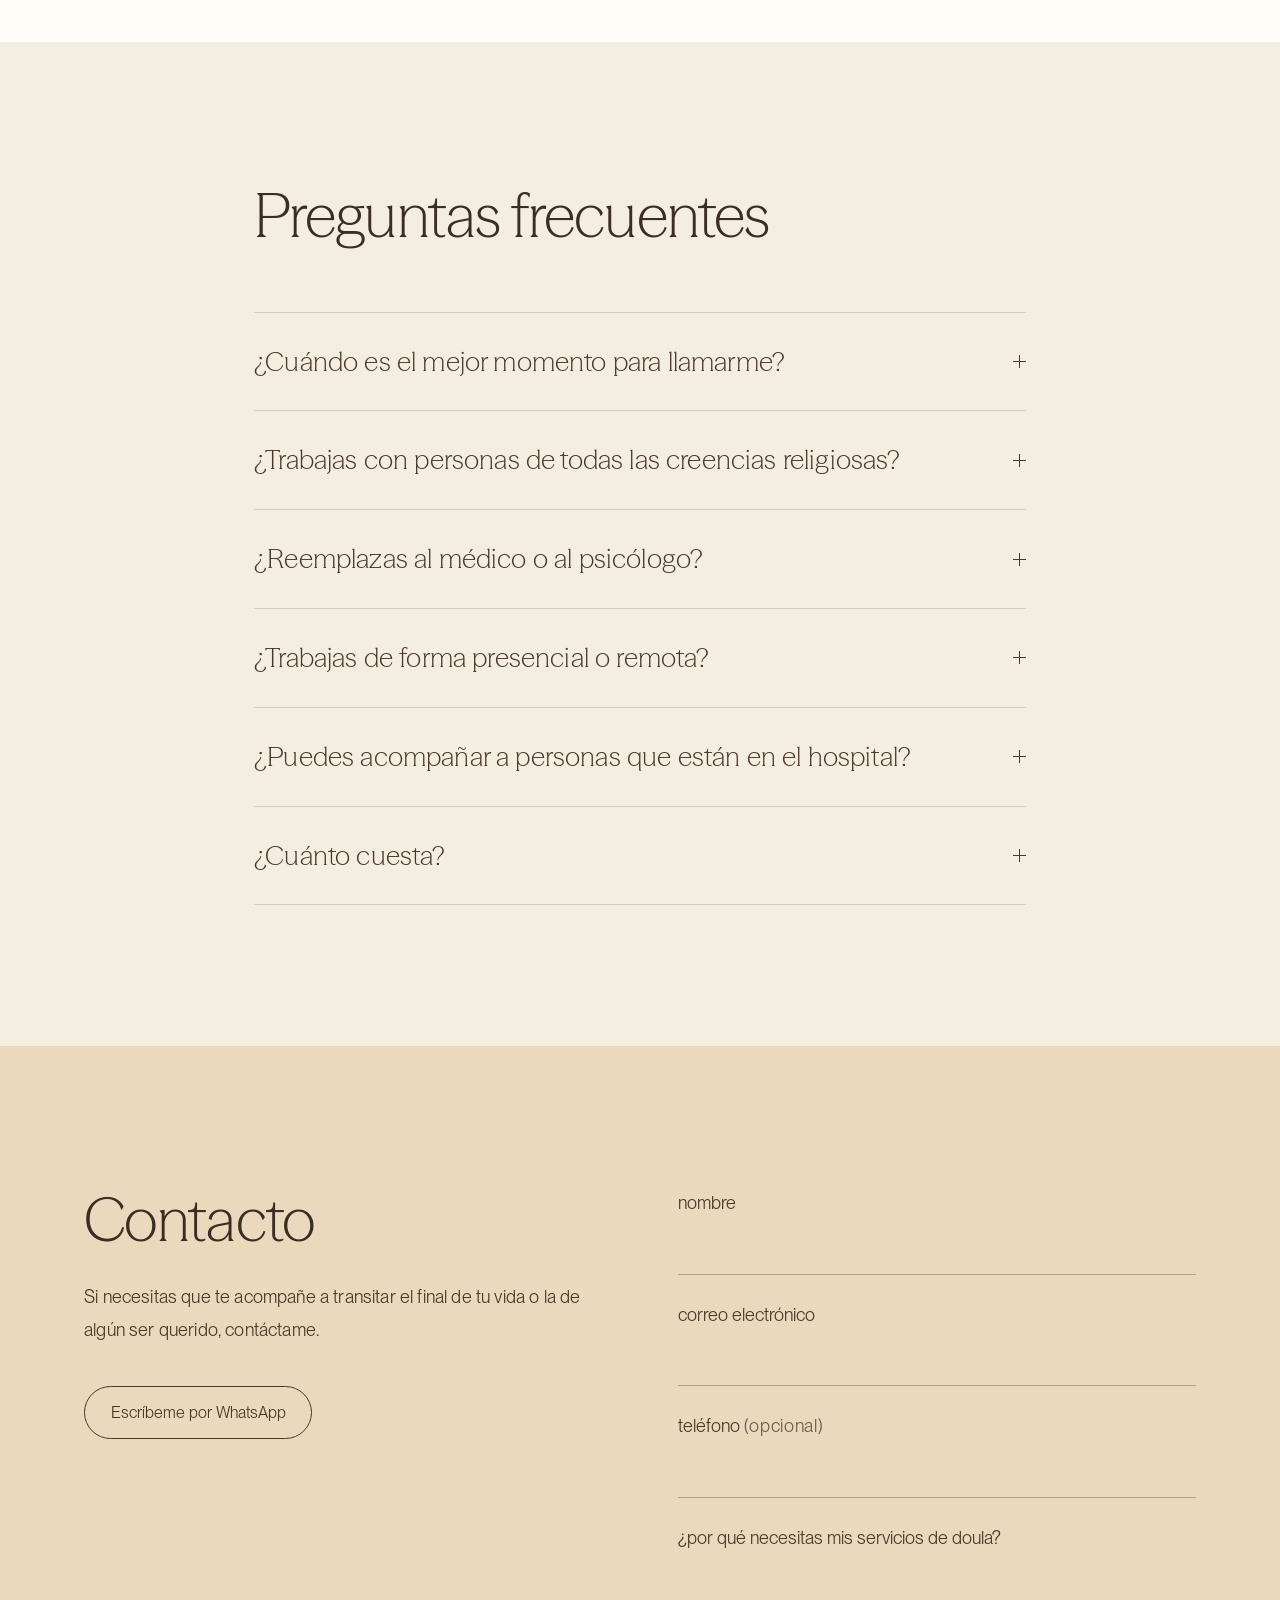
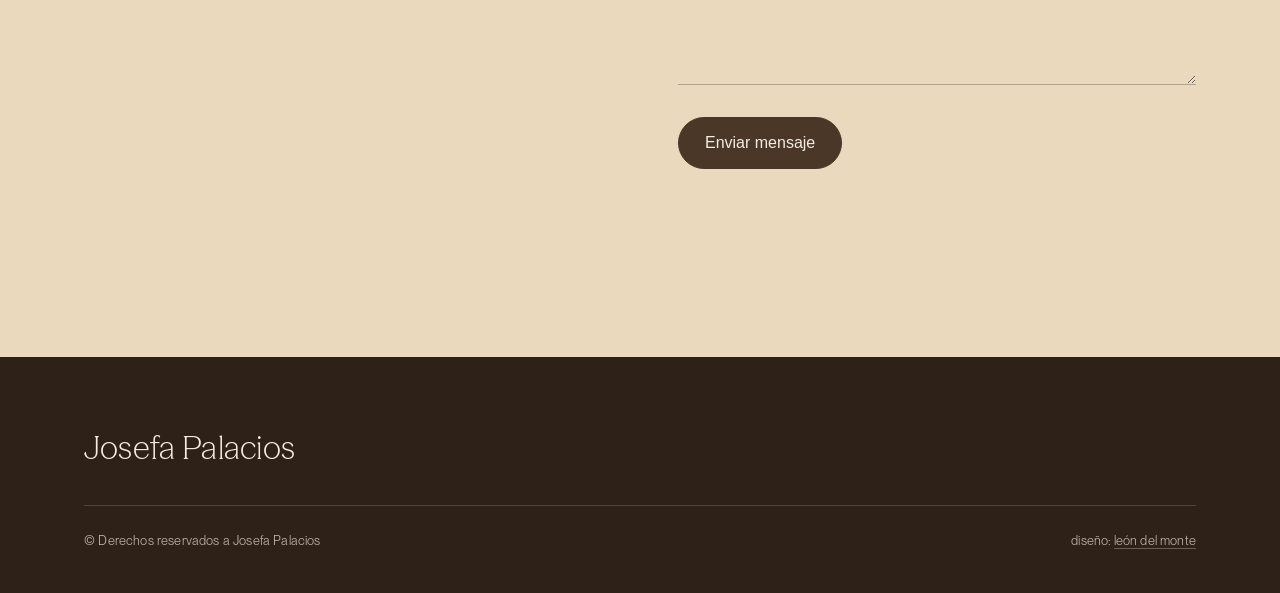
==== commit 2339afa4: "Aligera la portada y hace indexable el retrato - El retrato pasa de fondo CSS a <img> real, con text" ====
--- a/index.html
+++ b/index.html
@@ -1,16 +1,157 @@
 <!DOCTYPE html>
-<html lang="es">
+<html lang="es-CL">
 <head>
 <meta charset="utf-8">
 <meta name="viewport" content="width=device-width, initial-scale=1">
 <title>Josefa, doula de fin de vida</title>
-<meta name="description" content="Acompañamiento en el final de la vida con presencia y dignidad. Josefa Palacios, doula de fin de vida en Frutillar, Chile.">
+<meta name="description" content="Acompañamiento en el final de la vida con presencia y dignidad. Josefa Palacios, doula de fin de vida en Frutillar, Puerto Varas y alrededores.">
+<link rel="canonical" href="https://josefadoulafindevida.cl/">
+<meta name="author" content="Josefa Palacios">
+
+<!-- Cómo se ve el enlace al compartirlo por WhatsApp, Instagram o Facebook -->
+<meta property="og:type" content="website">
+<meta property="og:locale" content="es_CL">
+<meta property="og:site_name" content="Josefa Palacios, doula de fin de vida">
+<meta property="og:title" content="Josefa, doula de fin de vida">
+<meta property="og:description" content="Acompañamiento en el final de la vida con presencia y dignidad. Josefa Palacios, doula de fin de vida en Frutillar, Puerto Varas y alrededores.">
+<meta property="og:url" content="https://josefadoulafindevida.cl/">
+<meta property="og:image" content="https://josefadoulafindevida.cl/assets/img/compartir.jpg">
+<meta property="og:image:width" content="1200">
+<meta property="og:image:height" content="630">
+<meta property="og:image:alt" content="Campo de flores blancas silvestres entre pastos, con luz suave">
+<meta name="twitter:card" content="summary_large_image">
 
 <link rel="icon" type="image/svg+xml" href="assets/img/favicon.svg">
 
-<link rel="preload" href="assets/fonts/SeasonMix-Light-TRIAL.ttf" as="font" type="font/ttf" crossorigin>
-<link rel="preload" href="assets/fonts/PPNeueMontreal-Book.otf" as="font" type="font/otf" crossorigin>
+<link rel="preload" href="assets/fonts/SeasonMix-Light-TRIAL.woff2" as="font" type="font/woff2" crossorigin>
+<link rel="preload" href="assets/fonts/PPNeueMontreal-Book.woff2" as="font" type="font/woff2" crossorigin>
 <link rel="stylesheet" href="assets/css/style.css">
+
+<script type="application/ld+json">
+{
+  "@context": "https://schema.org",
+  "@graph": [
+    {
+      "@type": "ProfessionalService",
+      "@id": "https://josefadoulafindevida.cl/#servicio",
+      "name": "Josefa Palacios, doula de fin de vida",
+      "url": "https://josefadoulafindevida.cl/",
+      "image": "https://josefadoulafindevida.cl/assets/img/compartir.jpg",
+      "description": "Acompañamiento en el final de la vida con presencia y dignidad, para la persona que atraviesa una enfermedad avanzada y para quienes la rodean.",
+      "telephone": "+56934183841",
+      "priceRange": "$15.000 - $20.000 CLP",
+      "areaServed": [
+        {
+          "@type": "City",
+          "name": "Frutillar"
+        },
+        {
+          "@type": "City",
+          "name": "Puerto Varas"
+        }
+      ],
+      "address": {
+        "@type": "PostalAddress",
+        "addressLocality": "Frutillar",
+        "addressRegion": "Los Lagos",
+        "addressCountry": "CL"
+      },
+      "availableLanguage": "es",
+      "founder": {
+        "@id": "https://josefadoulafindevida.cl/#josefa"
+      }
+    },
+    {
+      "@type": "Person",
+      "@id": "https://josefadoulafindevida.cl/#josefa",
+      "name": "Josefa Palacios",
+      "jobTitle": "Doula de fin de vida",
+      "image": "https://josefadoulafindevida.cl/assets/img/josefa-retrato.jpg",
+      "description": "Socióloga y doula de fin de vida certificada. Estudia los cuidados, el envejecimiento y las experiencias de personas en el final de su vida.",
+      "hasCredential": [
+        {
+          "@type": "EducationalOccupationalCredential",
+          "name": "Doula de Fin de Vida",
+          "recognizedBy": {
+            "@type": "Organization",
+            "name": "Fundación El Faro (Argentina)"
+          }
+        },
+        {
+          "@type": "EducationalOccupationalCredential",
+          "name": "Diplomado en Cuidados Paliativos Interdisciplinarios",
+          "recognizedBy": {
+            "@type": "Organization",
+            "name": "Pontificia Universidad Católica de Chile"
+          }
+        },
+        {
+          "@type": "EducationalOccupationalCredential",
+          "name": "Acompañamiento Compasivo",
+          "recognizedBy": {
+            "@type": "Organization",
+            "name": "Fundación EKR México"
+          }
+        }
+      ]
+    },
+    {
+      "@type": "FAQPage",
+      "@id": "https://josefadoulafindevida.cl/#preguntas",
+      "mainEntity": [
+        {
+          "@type": "Question",
+          "name": "¿Cuándo es el mejor momento para llamarme?",
+          "acceptedAnswer": {
+            "@type": "Answer",
+            "text": "Tras recibir el diagnóstico de una enfermedad grave o avanzada, o durante las semanas, días u horas finales de un ser querido, o después de su fallecimiento, para recibir compañía en los primeros momentos de duelo y organizar homenajes y ritos de despedida. Si eres una persona de edad avanzada y deseas planificar la etapa final de tu vida, también puedes llamarme."
+          }
+        },
+        {
+          "@type": "Question",
+          "name": "¿Trabajas con personas de todas las creencias religiosas?",
+          "acceptedAnswer": {
+            "@type": "Answer",
+            "text": "Sí. Acompaño a personas de todas las creencias religiosas, espiritualidades, así como a personas ateas y agnósticas. Proveyendo de un espacio plenamente inclusivo y respetuoso con la visión de cada individuo."
+          }
+        },
+        {
+          "@type": "Question",
+          "name": "¿Reemplazas al médico o al psicólogo?",
+          "acceptedAnswer": {
+            "@type": "Answer",
+            "text": "No. Soy un apoyo complementario. Si necesitas derivación a otro profesional, te puedo orientar."
+          }
+        },
+        {
+          "@type": "Question",
+          "name": "¿Trabajas de forma presencial o remota?",
+          "acceptedAnswer": {
+            "@type": "Answer",
+            "text": "Ambas. Según tu ubicación y necesidad. De manera presencial trabajo en la comuna de Frutillar, de Puerto Varas y en los alrededores."
+          }
+        },
+        {
+          "@type": "Question",
+          "name": "¿Puedes acompañar a personas que están en el hospital?",
+          "acceptedAnswer": {
+            "@type": "Answer",
+            "text": "Sí, acompaño a personas que están en sus casas o en el hospital."
+          }
+        },
+        {
+          "@type": "Question",
+          "name": "¿Cuánto cuesta?",
+          "acceptedAnswer": {
+            "@type": "Answer",
+            "text": "Cada sesión de acompañamiento presencial cuesta $20.000 y online $15.000. Sin embargo, quisiera que todas las personas que necesiten acompañamiento no dejen de recibirlo por razones económicas. Avísame si no puedes pagarlo."
+          }
+        }
+      ]
+    }
+  ]
+}
+</script>
 </head>
 <body>
 
@@ -61,8 +202,11 @@
 <!-- ============ 2. QUIÉN SOY ============ -->
 <section class="section section--hueso" id="sobre-mi">
   <div class="wrap about">
-    <!-- La imagen se define en --retrato-img, en assets/css/style.css -->
-    <div class="about__media reveal" role="img" aria-label="Retrato de Josefa Palacios al aire libre"></div>
+    <img class="about__media reveal"
+         src="assets/img/josefa-retrato.jpg"
+         width="955" height="1200"
+         loading="lazy" decoding="async"
+         alt="Josefa Palacios, doula de fin de vida, sonriendo al aire libre">
 
     <div class="about__text reveal">
       <h2 class="h2">Quién soy</h2>
@@ -277,14 +421,6 @@
   <div class="wrap">
     <div class="footer__fila">
       <p class="footer__nombre">Josefa Palacios</p>
-
-      <a class="footer__ig" href="https://instagram.com/[INSTAGRAM]" target="_blank" rel="noopener" aria-label="Josefa Palacios en Instagram">
-        <svg viewBox="0 0 24 24" fill="none" stroke="currentColor" stroke-width="1.4" aria-hidden="true">
-          <rect x="3" y="3" width="18" height="18" rx="5.2"/>
-          <circle cx="12" cy="12" r="4.1"/>
-          <circle cx="17.3" cy="6.7" r="1.1" fill="currentColor" stroke="none"/>
-        </svg>
-      </a>
     </div>
 
     <div class="footer__legal">
--- a/assets/css/style.css
+++ b/assets/css/style.css
@@ -1,11 +1,11 @@
 /* =========================================================
-   Doula de la muerte y el duelo
+   Josefa Palacios, doula de fin de vida
    Paleta cálida y terrosa · Season Mix + PP Neue Montreal
    ========================================================= */
 
 @font-face {
   font-family: "Season Mix";
-  src: url("../fonts/SeasonMix-Light-TRIAL.ttf") format("truetype");
+  src: url("../fonts/SeasonMix-Light-TRIAL.woff2") format("woff2");
   font-weight: 400;
   font-style: normal;
   font-display: swap;
@@ -13,7 +13,7 @@
 
 @font-face {
   font-family: "PP Neue Montreal";
-  src: url("../fonts/PPNeueMontreal-Book.otf") format("opentype");
+  src: url("../fonts/PPNeueMontreal-Book.woff2") format("woff2");
   font-weight: 400;
   font-style: normal;
   font-display: swap;
@@ -43,7 +43,6 @@
 
   /* Imágenes */
   --hero-img: url("../img/hero-flores.jpg");
-  --retrato-img: url("../img/josefa-retrato.jpg");
 }
 
 /* ---------- Base ---------- */
@@ -352,11 +351,13 @@
 }
 
 .about__media {
+  width: 100%;
+  /* sin esto, el atributo height del HTML le gana a aspect-ratio */
+  height: auto;
   aspect-ratio: 4 / 5;
+  object-fit: cover;
+  object-position: center 25%;
   background-color: var(--crema);
-  background-image: var(--retrato-img);
-  background-size: cover;
-  background-position: center 25%;
 }
 
 /* =========================================================
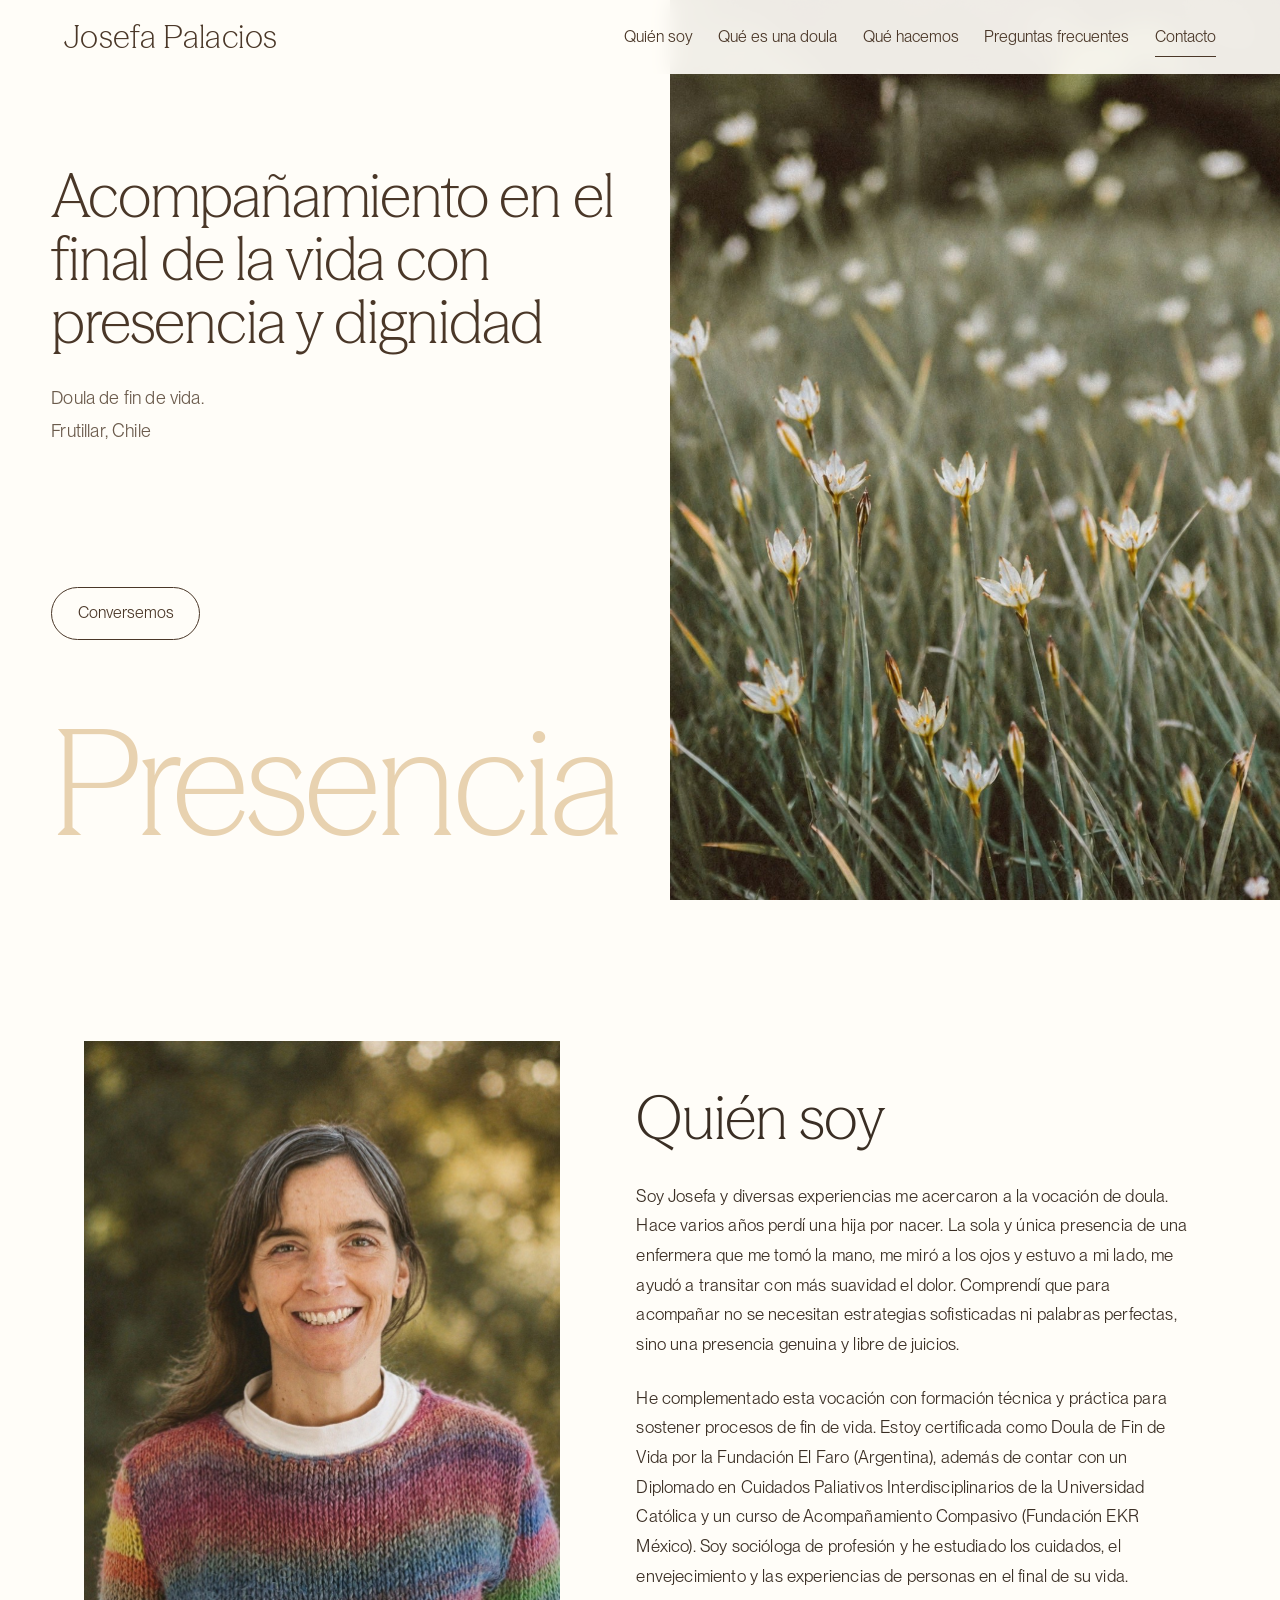
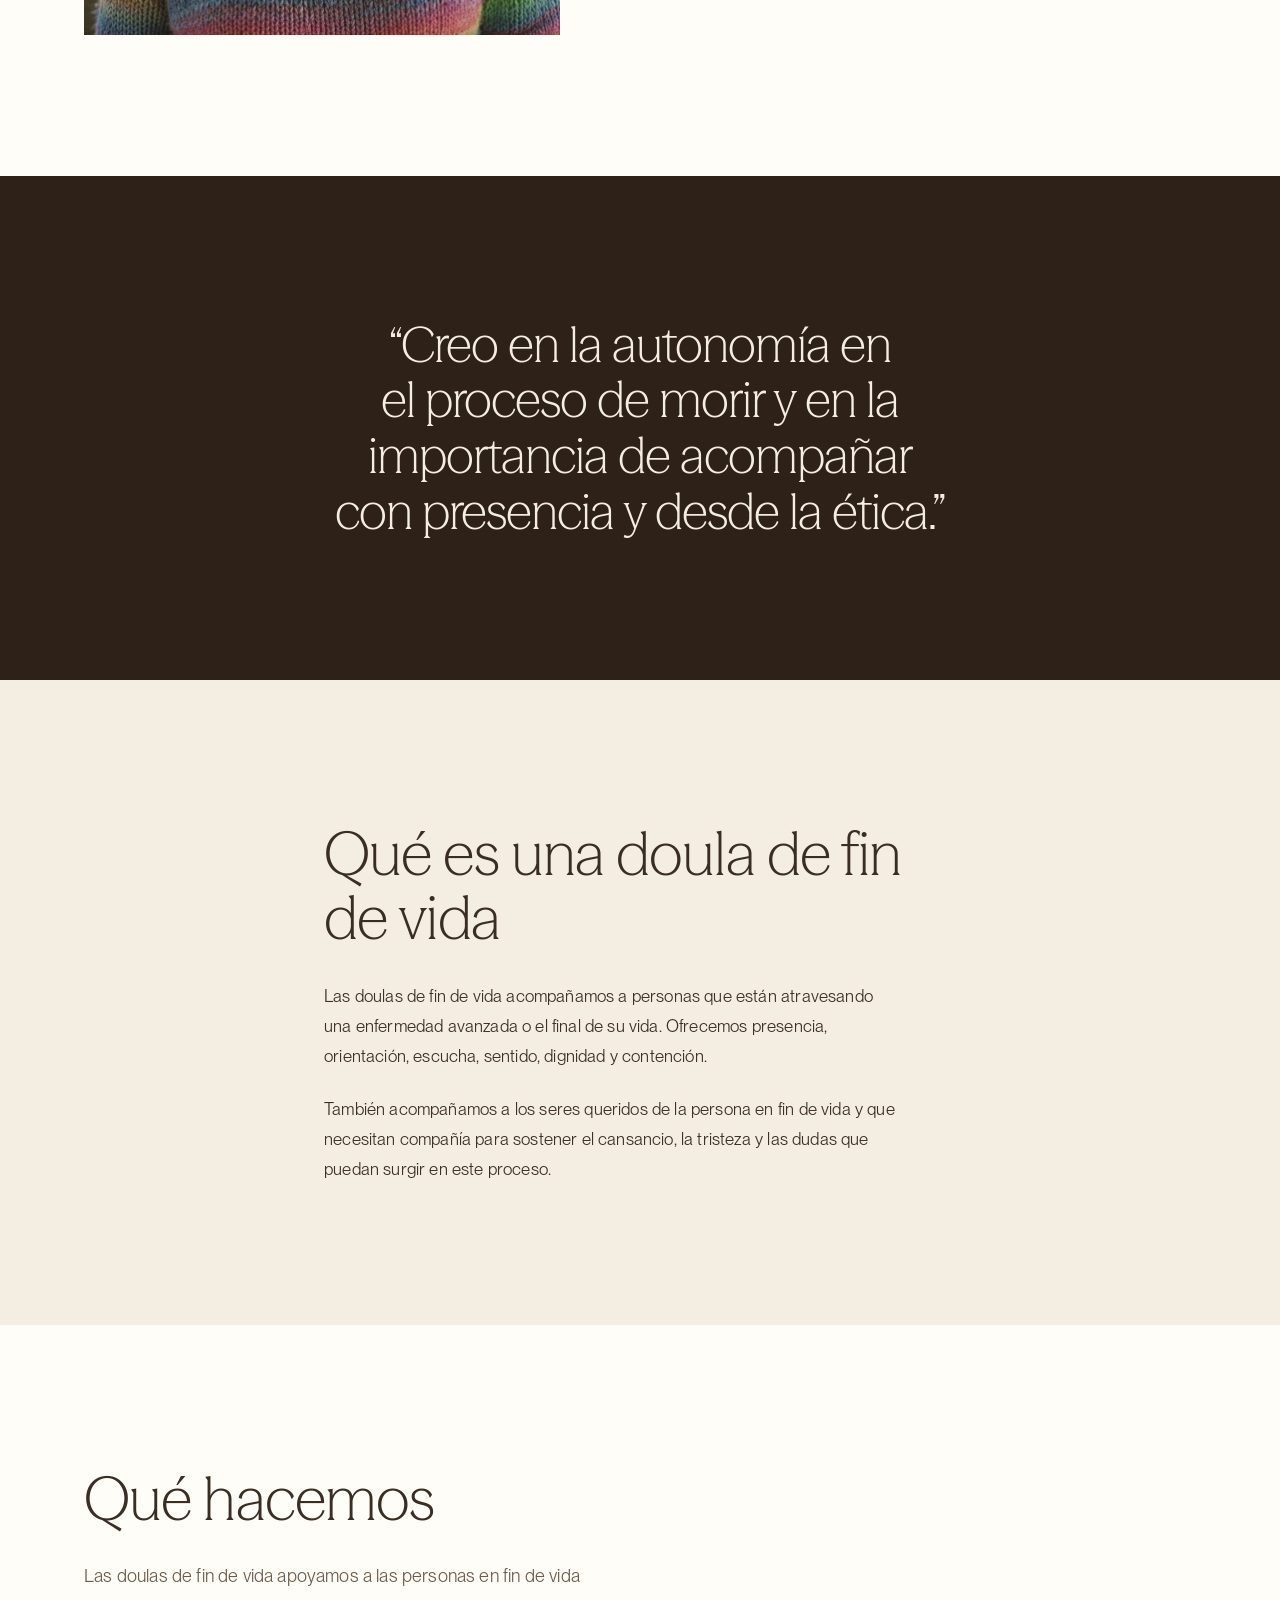
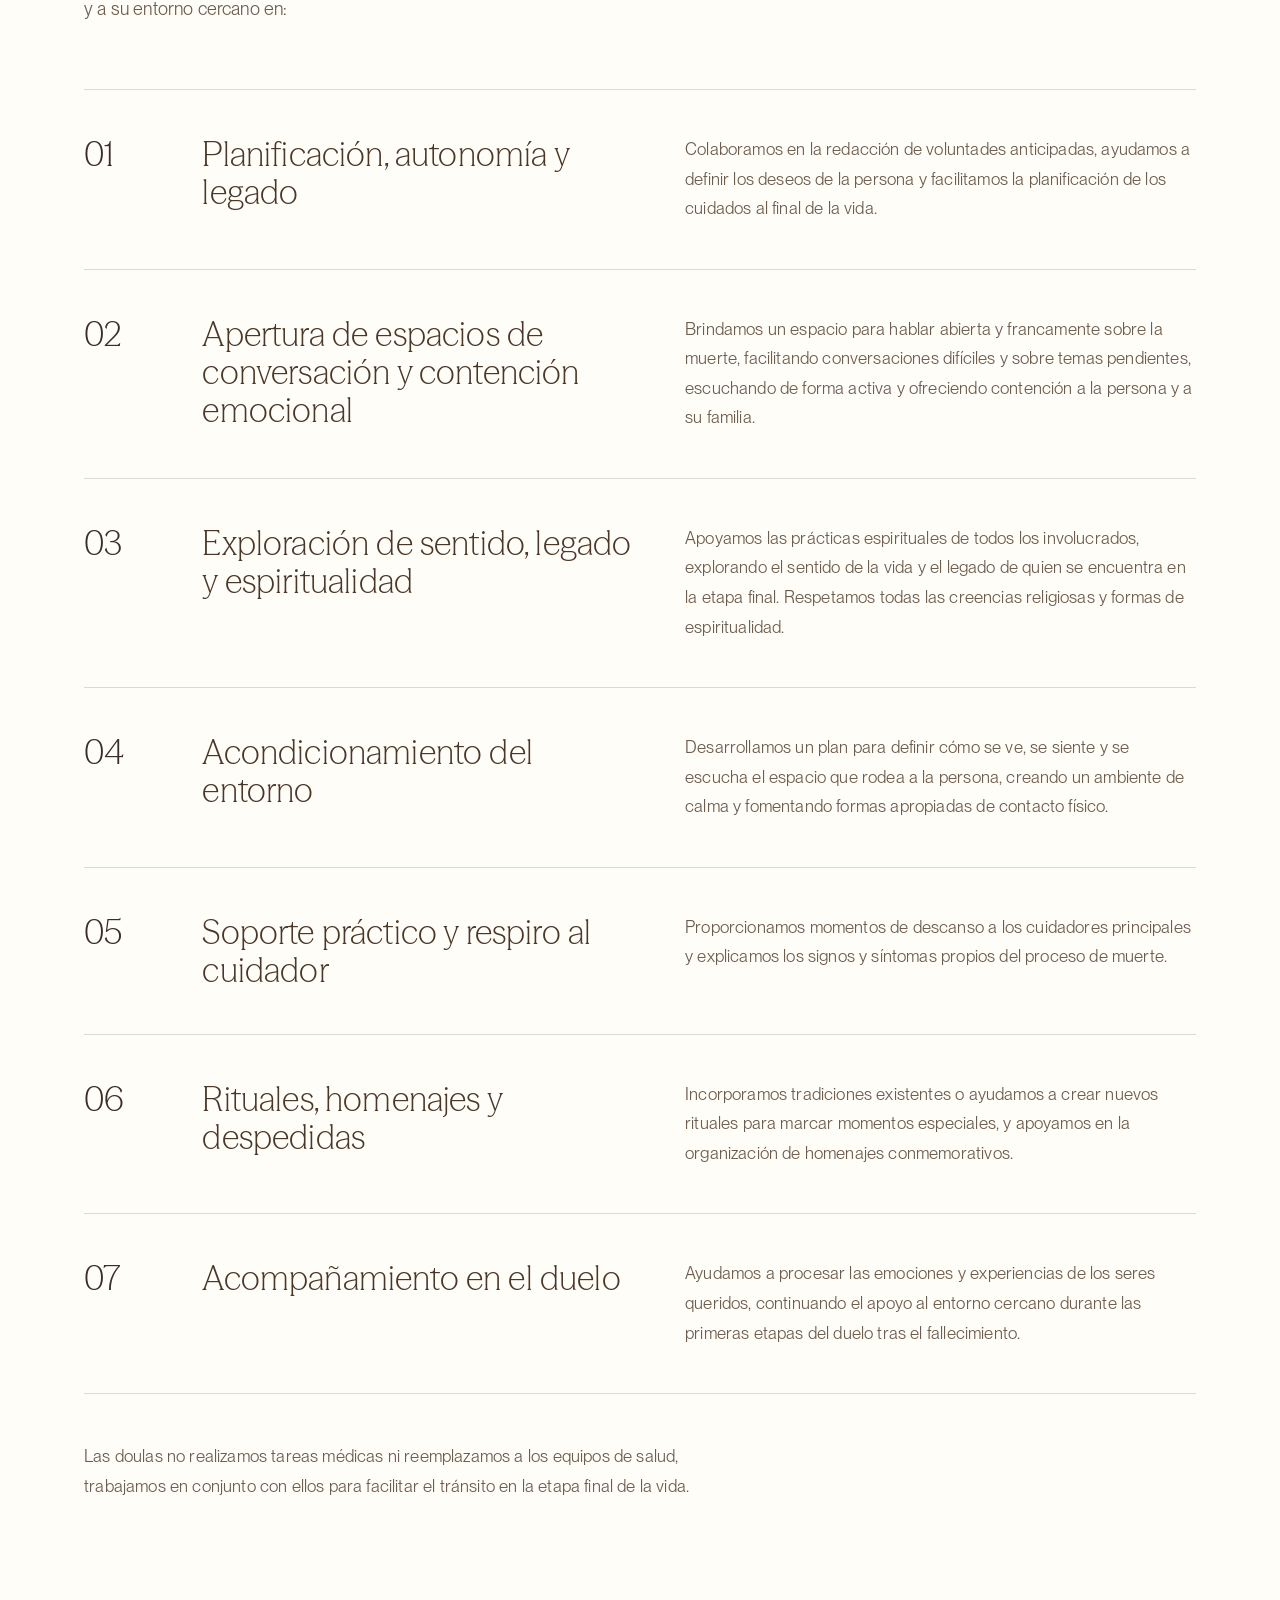
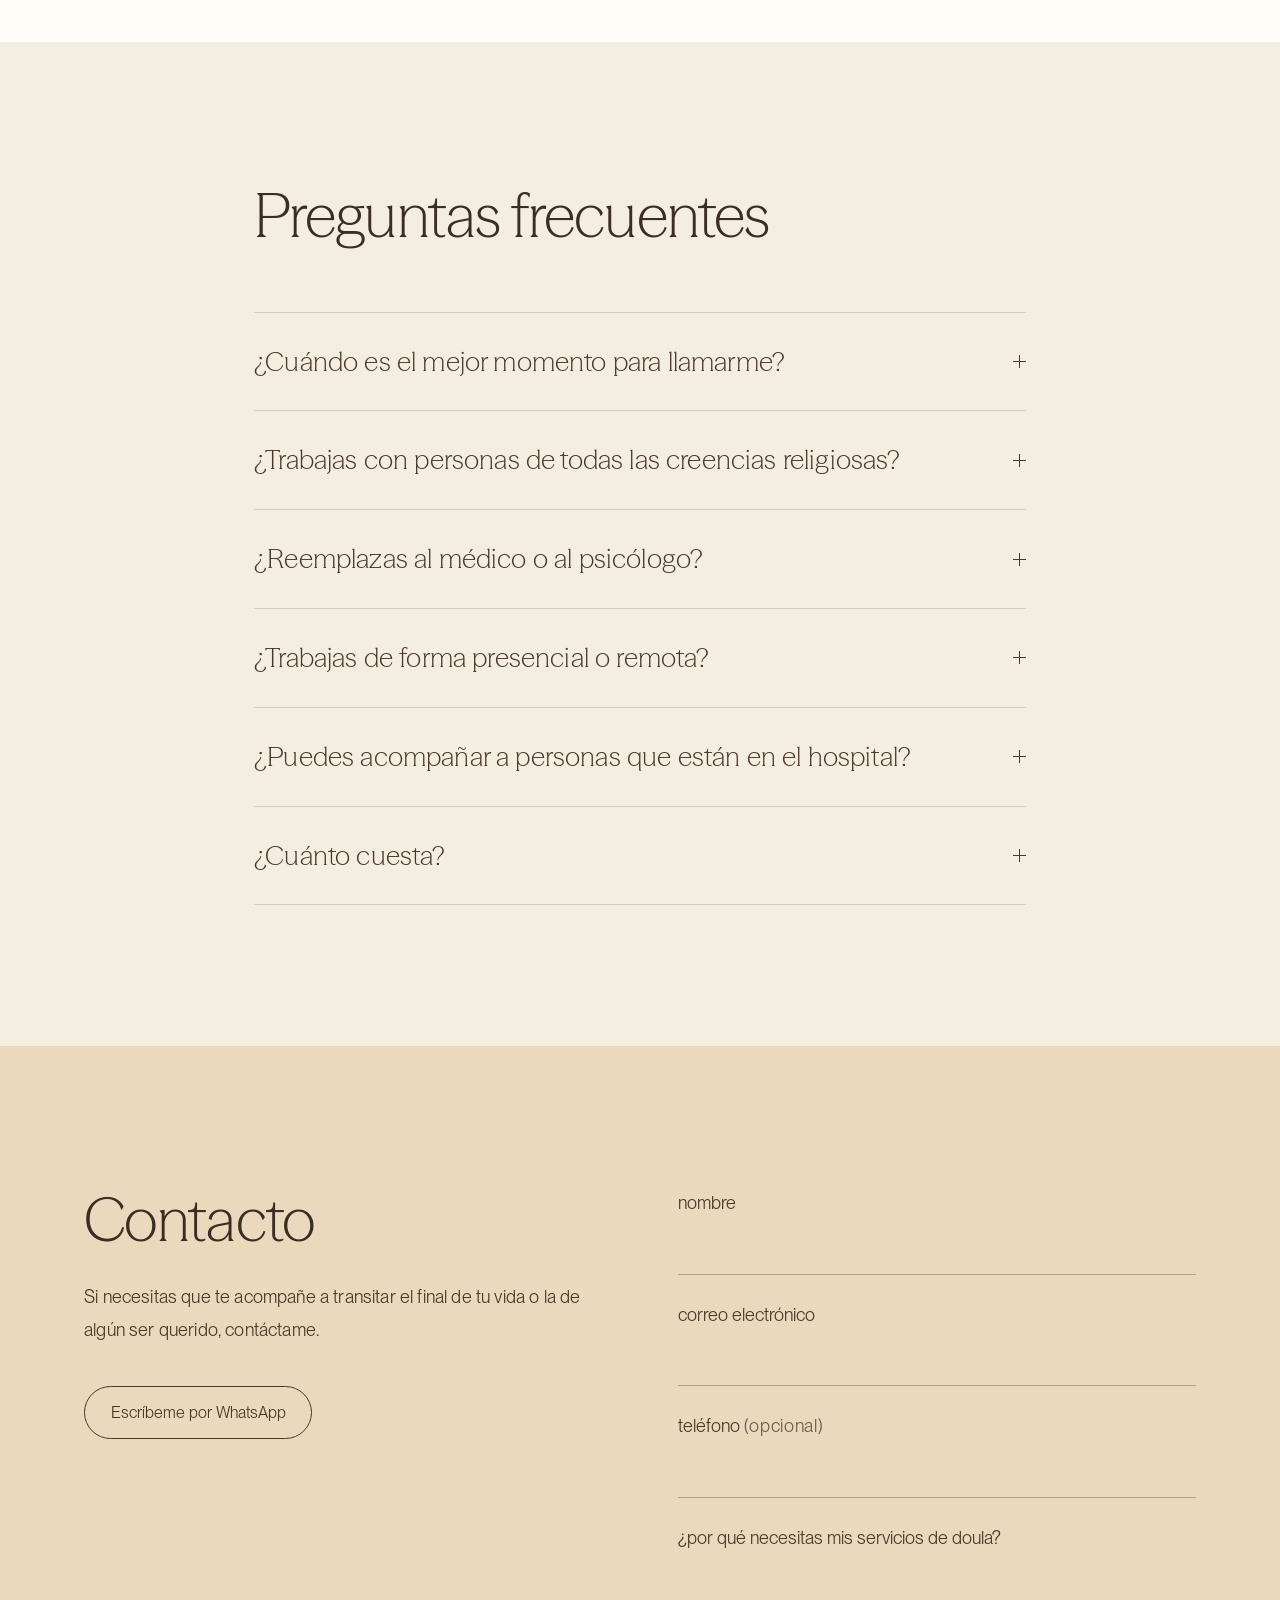
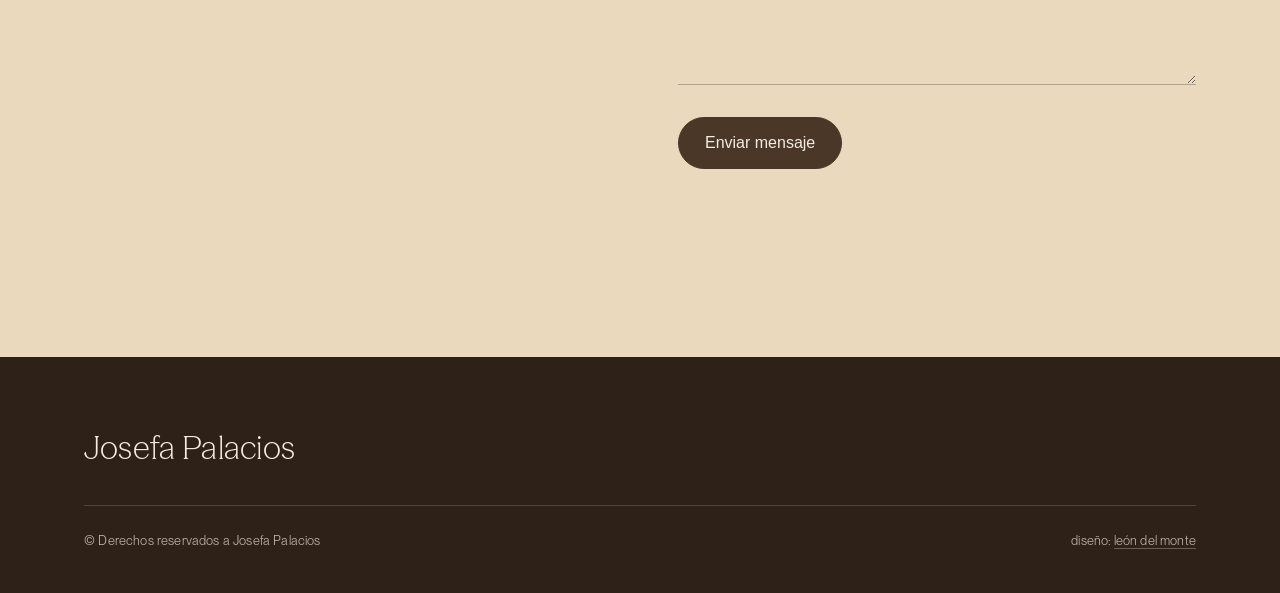
==== commit f8b2e079: "Corrige el correo, saca Instagram y limpia el bloque bajo el titular - Destinatario del formulario: " ====
--- a/index.html
+++ b/index.html
@@ -186,7 +186,7 @@
     <h1 class="hero__title">Acompañamiento en el final de la vida con presencia y dignidad</h1>
 
     <p class="lead">
-      Josefa Palacios, doula de fin de vida.<br>
+      Doula de fin de vida.<br>
       Frutillar, Chile
     </p>
 
--- a/assets/css/style.css
+++ b/assets/css/style.css
@@ -221,6 +221,9 @@
 
 .hero__title {
   font-family: var(--serif);
+  /* "Acompañamiento" apenas cabe a 375px; esto evita que rompa la
+     maqueta en pantallas más angostas o con tipografía agrandada */
+  overflow-wrap: break-word;
   font-size: clamp(2.1rem, 1.4rem + 2.9vw, 4.4rem);
   font-weight: 400;
   line-height: 1.06;
@@ -470,14 +473,6 @@
   line-height: 1.2;
   color: var(--crema);
 }
-
-.footer__ig {
-  display: inline-flex; flex: none;
-  color: rgba(244, 237, 225, 0.72);
-  transition: color 0.3s ease;
-}
-.footer__ig:hover { color: var(--ocre-claro); }
-.footer__ig svg { width: 26px; height: 26px; }
 
 .footer__legal {
   display: flex; justify-content: space-between; gap: 0.5rem 2rem; flex-wrap: wrap;
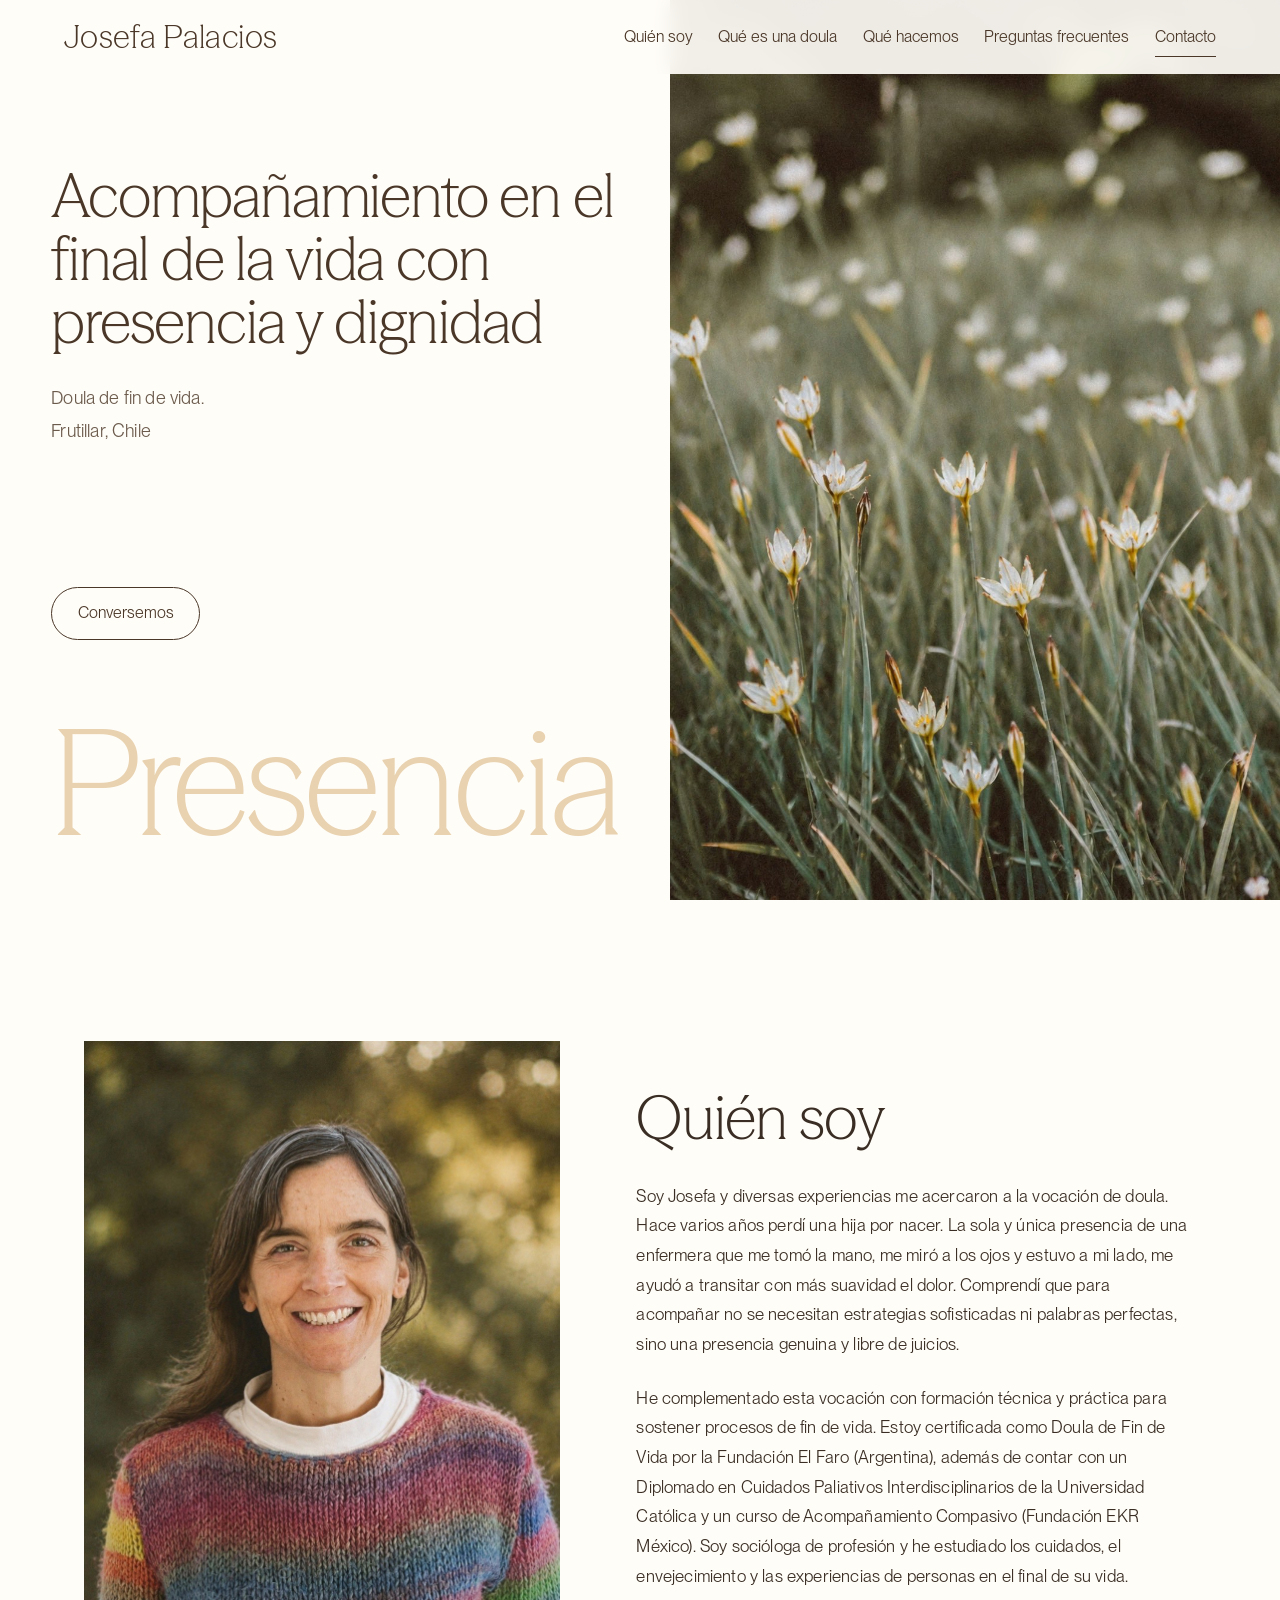
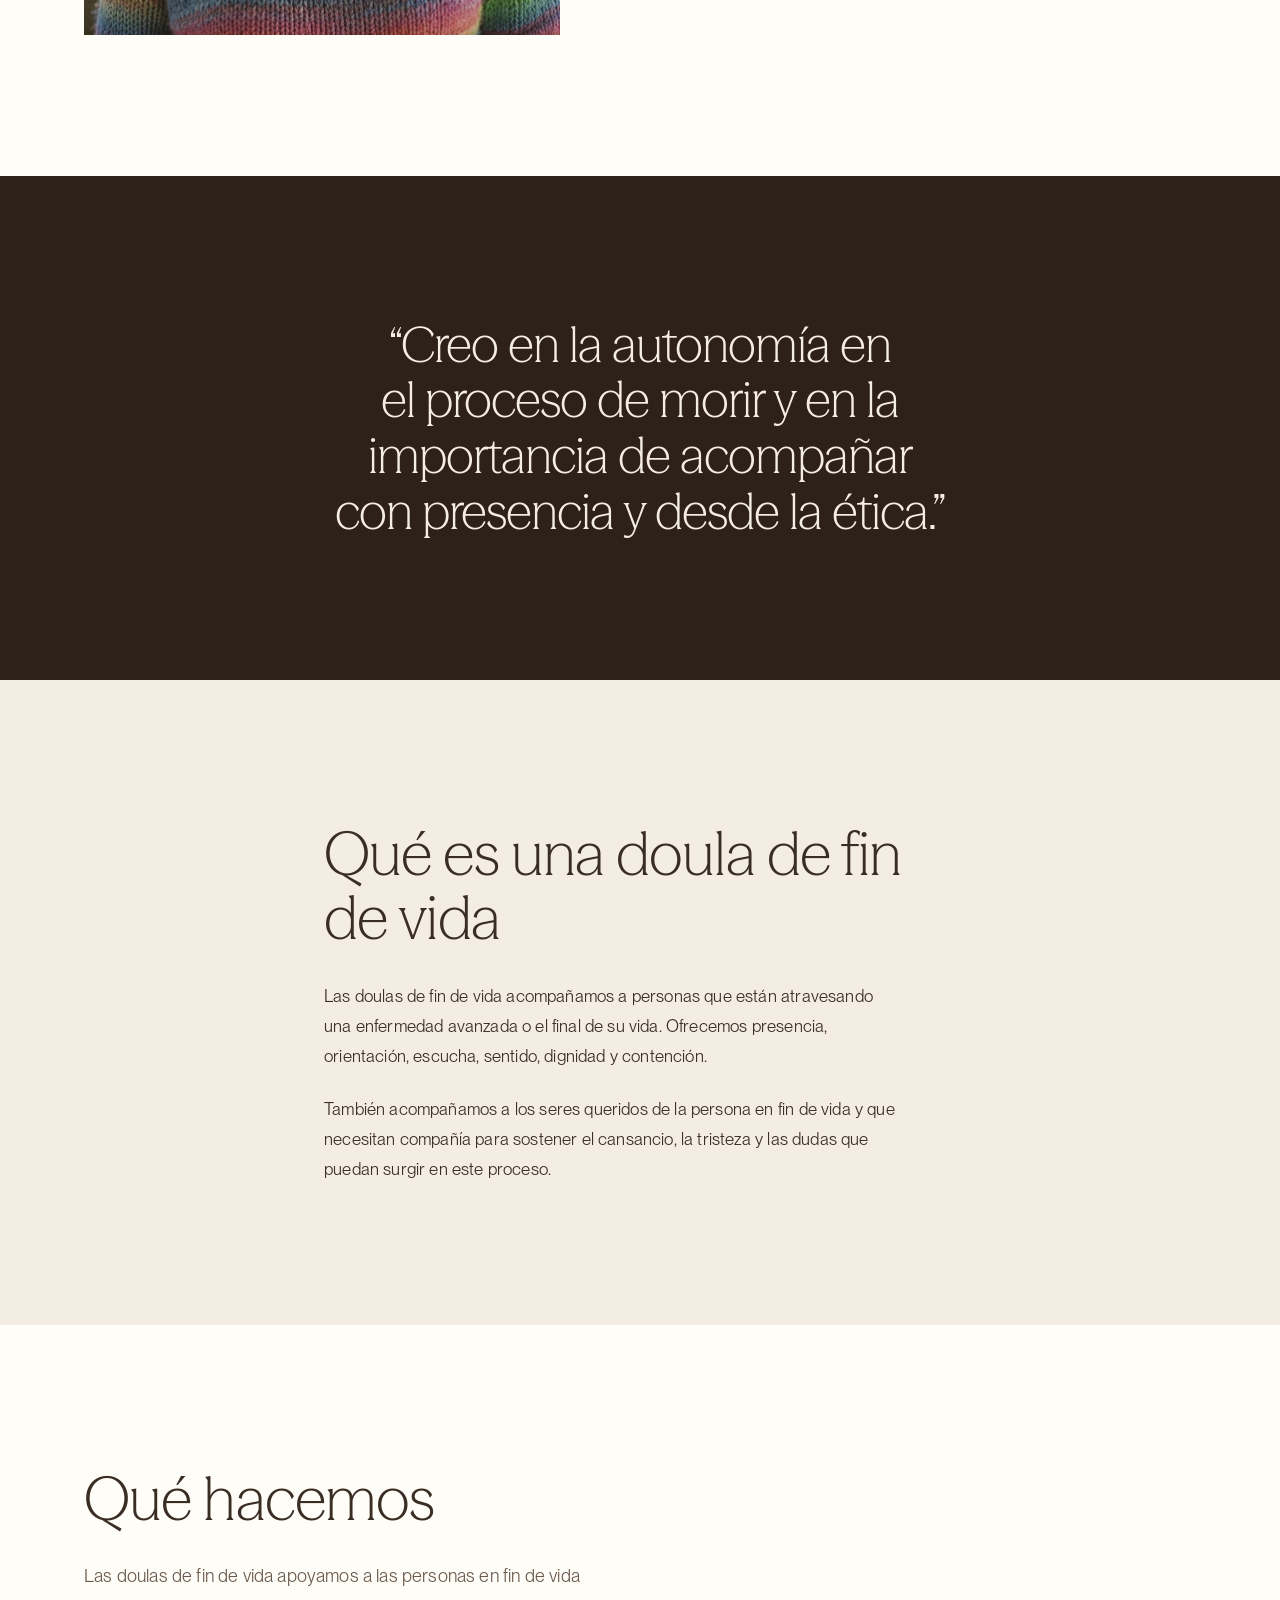
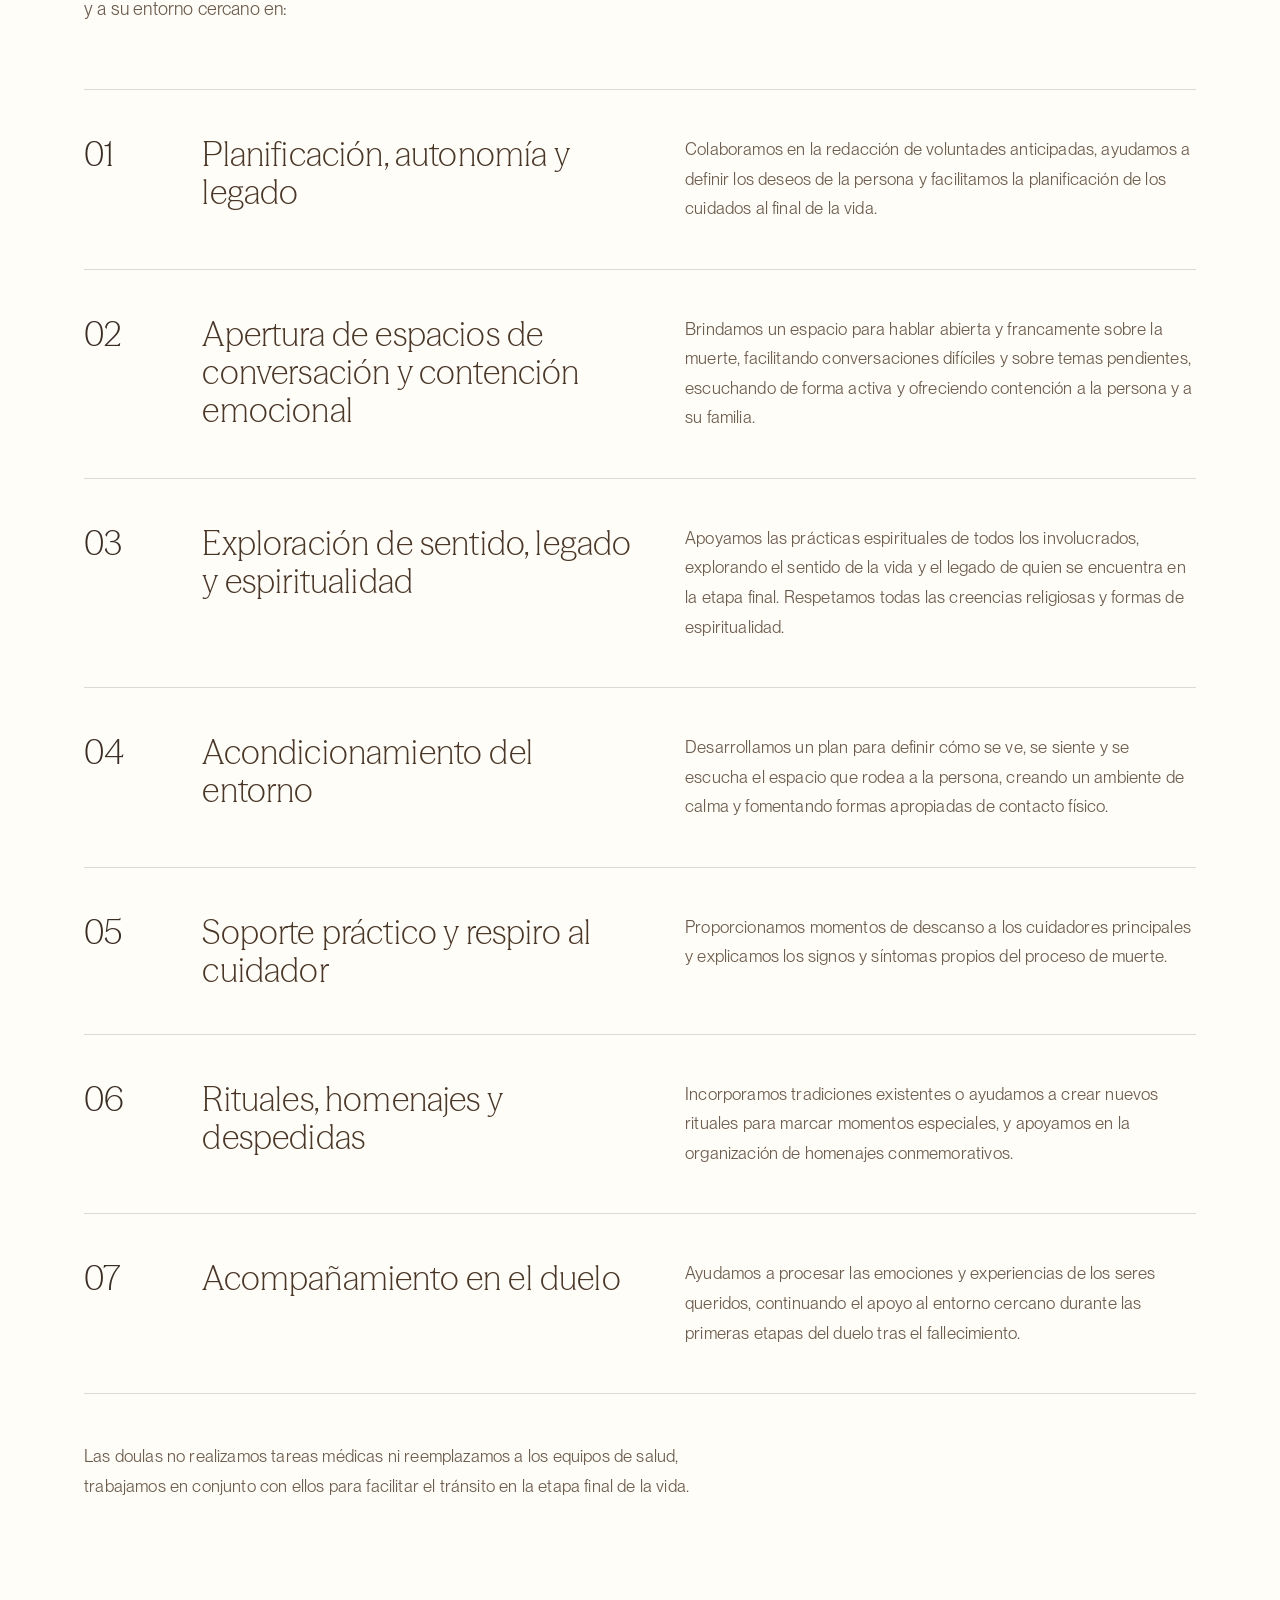
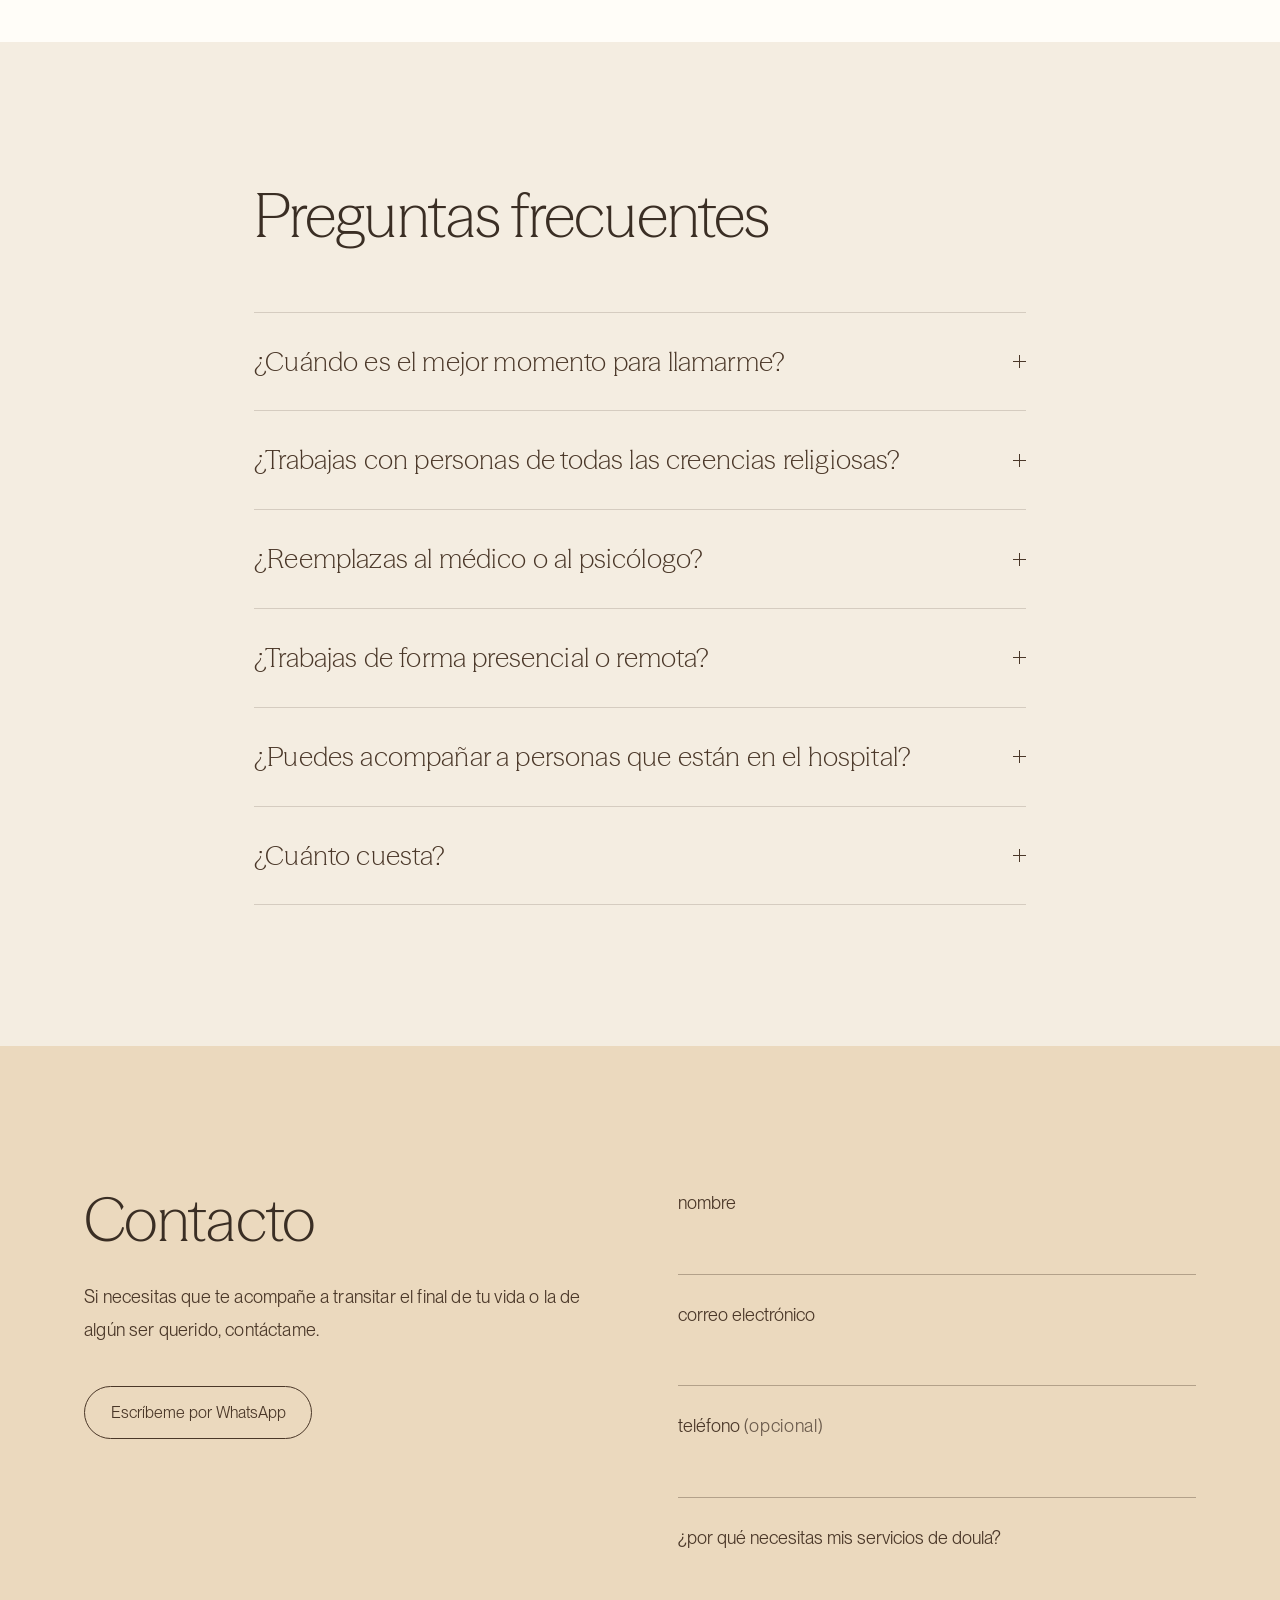
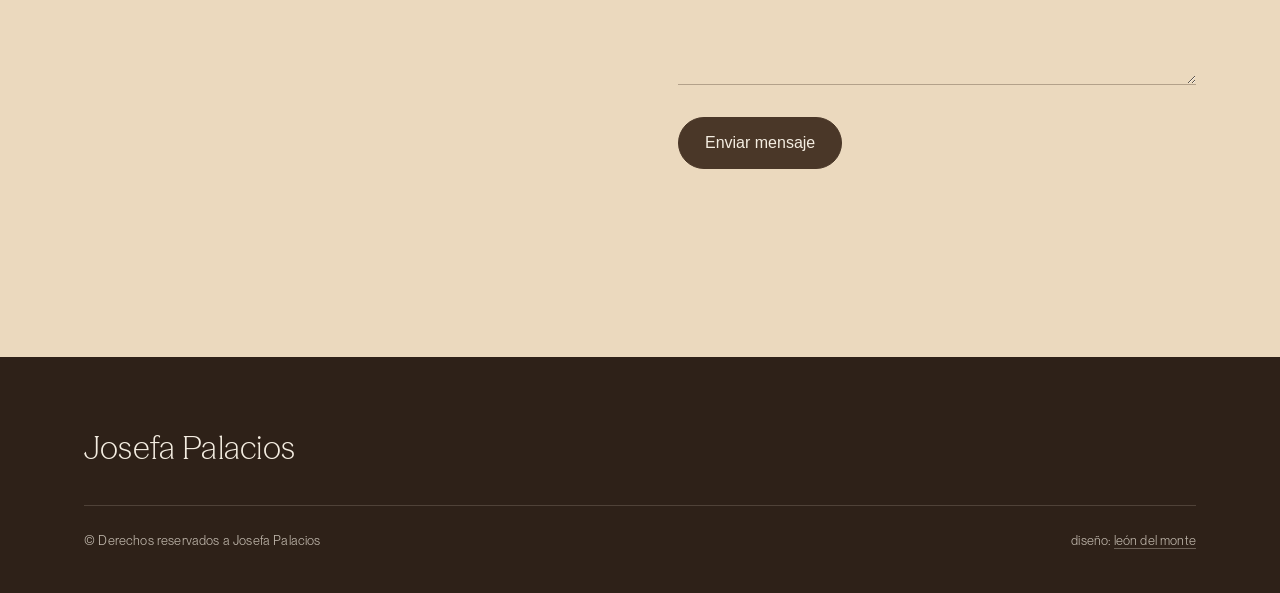
==== commit 722a3cd8: "Reemplaza la Season Mix de prueba por la licenciada Archivos de la compra a Displaay (pedido DP_orde" ====
--- a/index.html
+++ b/index.html
@@ -23,7 +23,7 @@
 
 <link rel="icon" type="image/svg+xml" href="assets/img/favicon.svg">
 
-<link rel="preload" href="assets/fonts/SeasonMix-Light-TRIAL.woff2" as="font" type="font/woff2" crossorigin>
+<link rel="preload" href="assets/fonts/SeasonMix-Light.woff2" as="font" type="font/woff2" crossorigin>
 <link rel="preload" href="assets/fonts/PPNeueMontreal-Book.woff2" as="font" type="font/woff2" crossorigin>
 <link rel="stylesheet" href="assets/css/style.css">
 
--- a/assets/css/style.css
+++ b/assets/css/style.css
@@ -5,7 +5,8 @@
 
 @font-face {
   font-family: "Season Mix";
-  src: url("../fonts/SeasonMix-Light-TRIAL.woff2") format("woff2");
+  src: url("../fonts/SeasonMix-Light.woff2") format("woff2"),
+       url("../fonts/SeasonMix-Light.woff") format("woff");
   font-weight: 400;
   font-style: normal;
   font-display: swap;
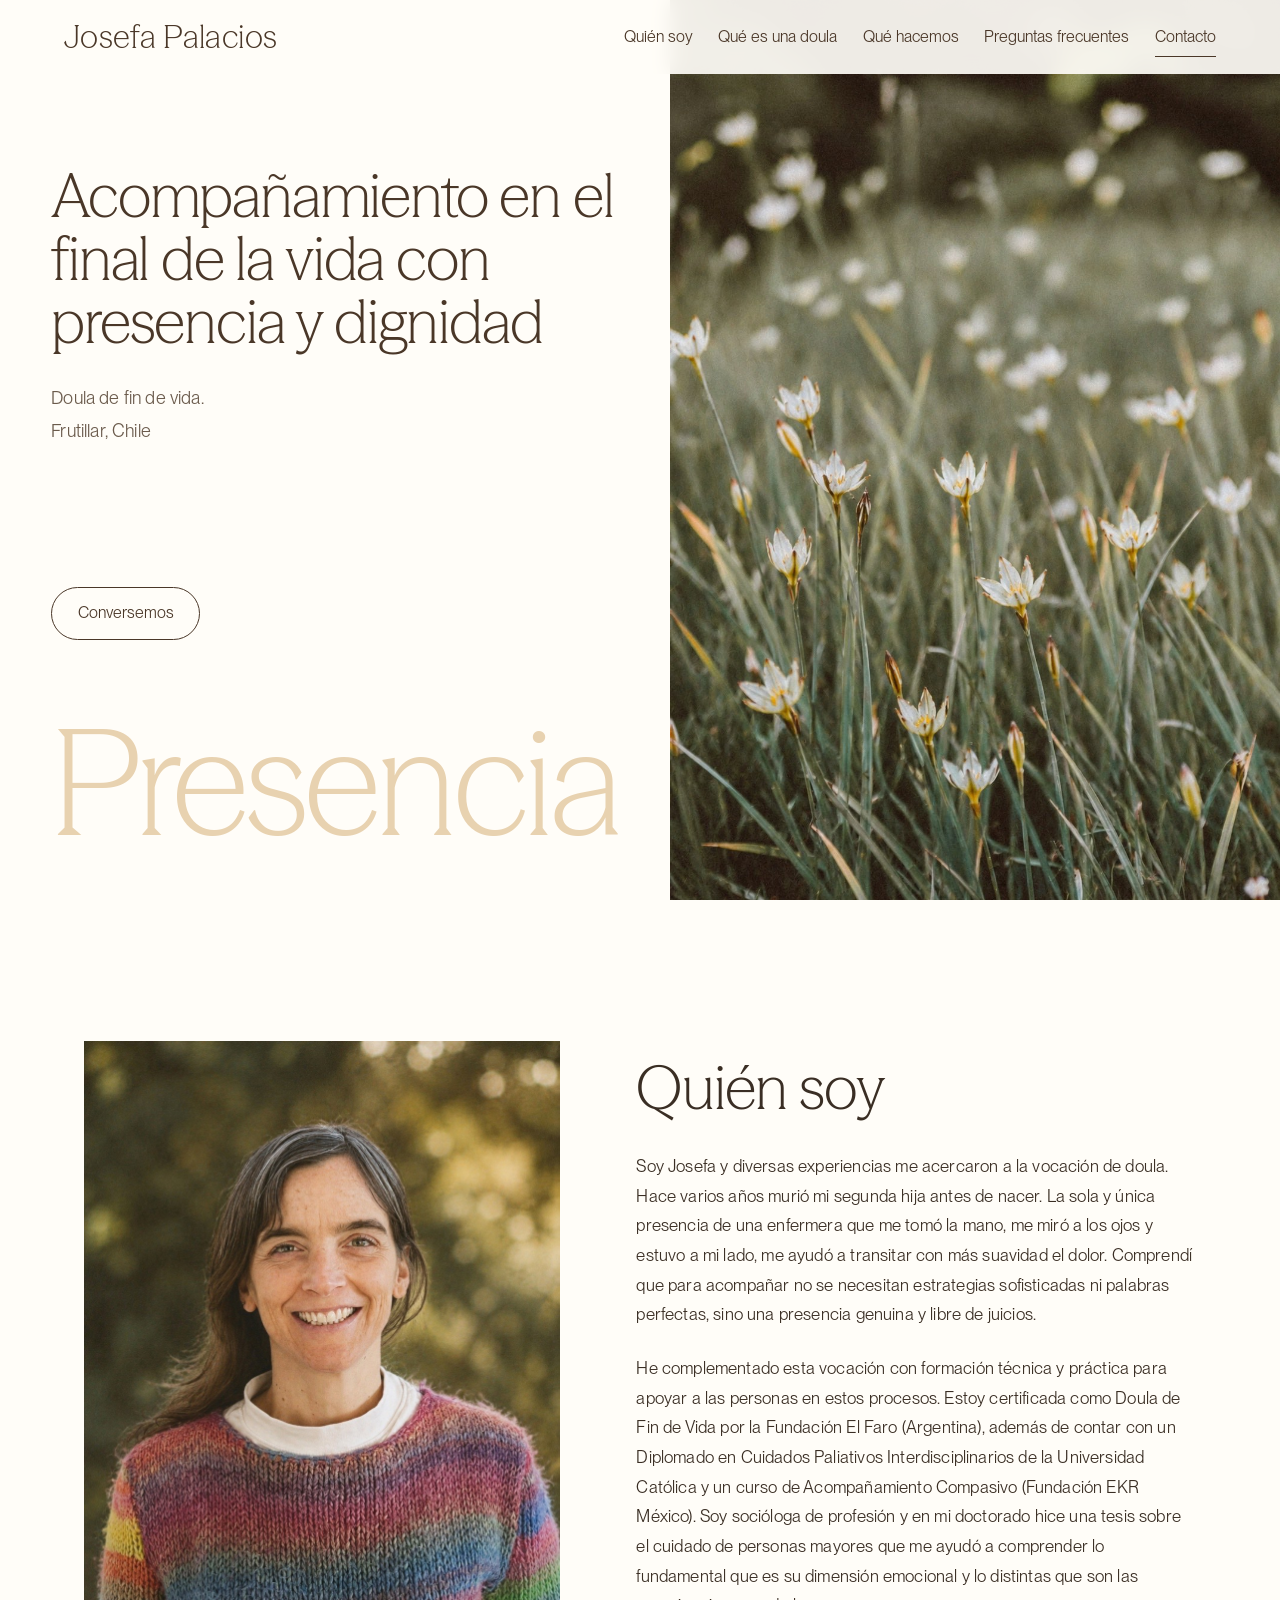
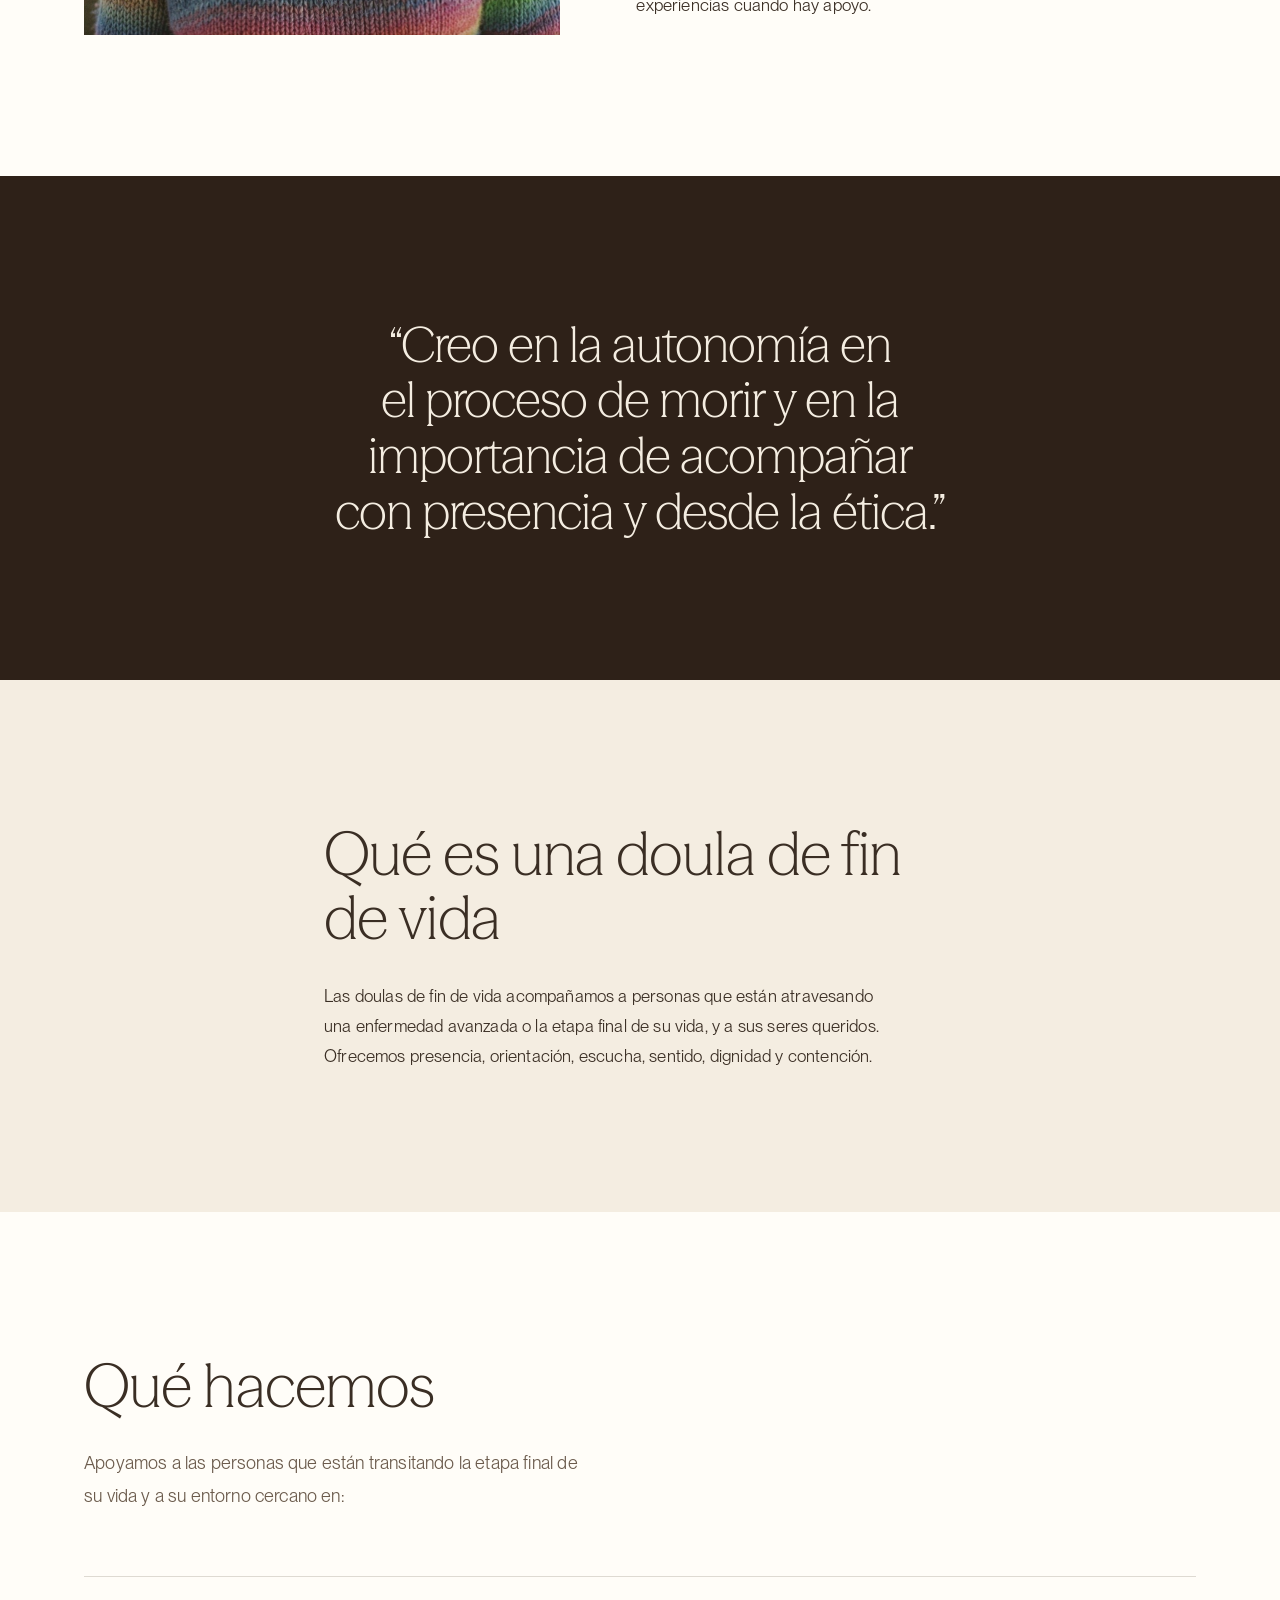
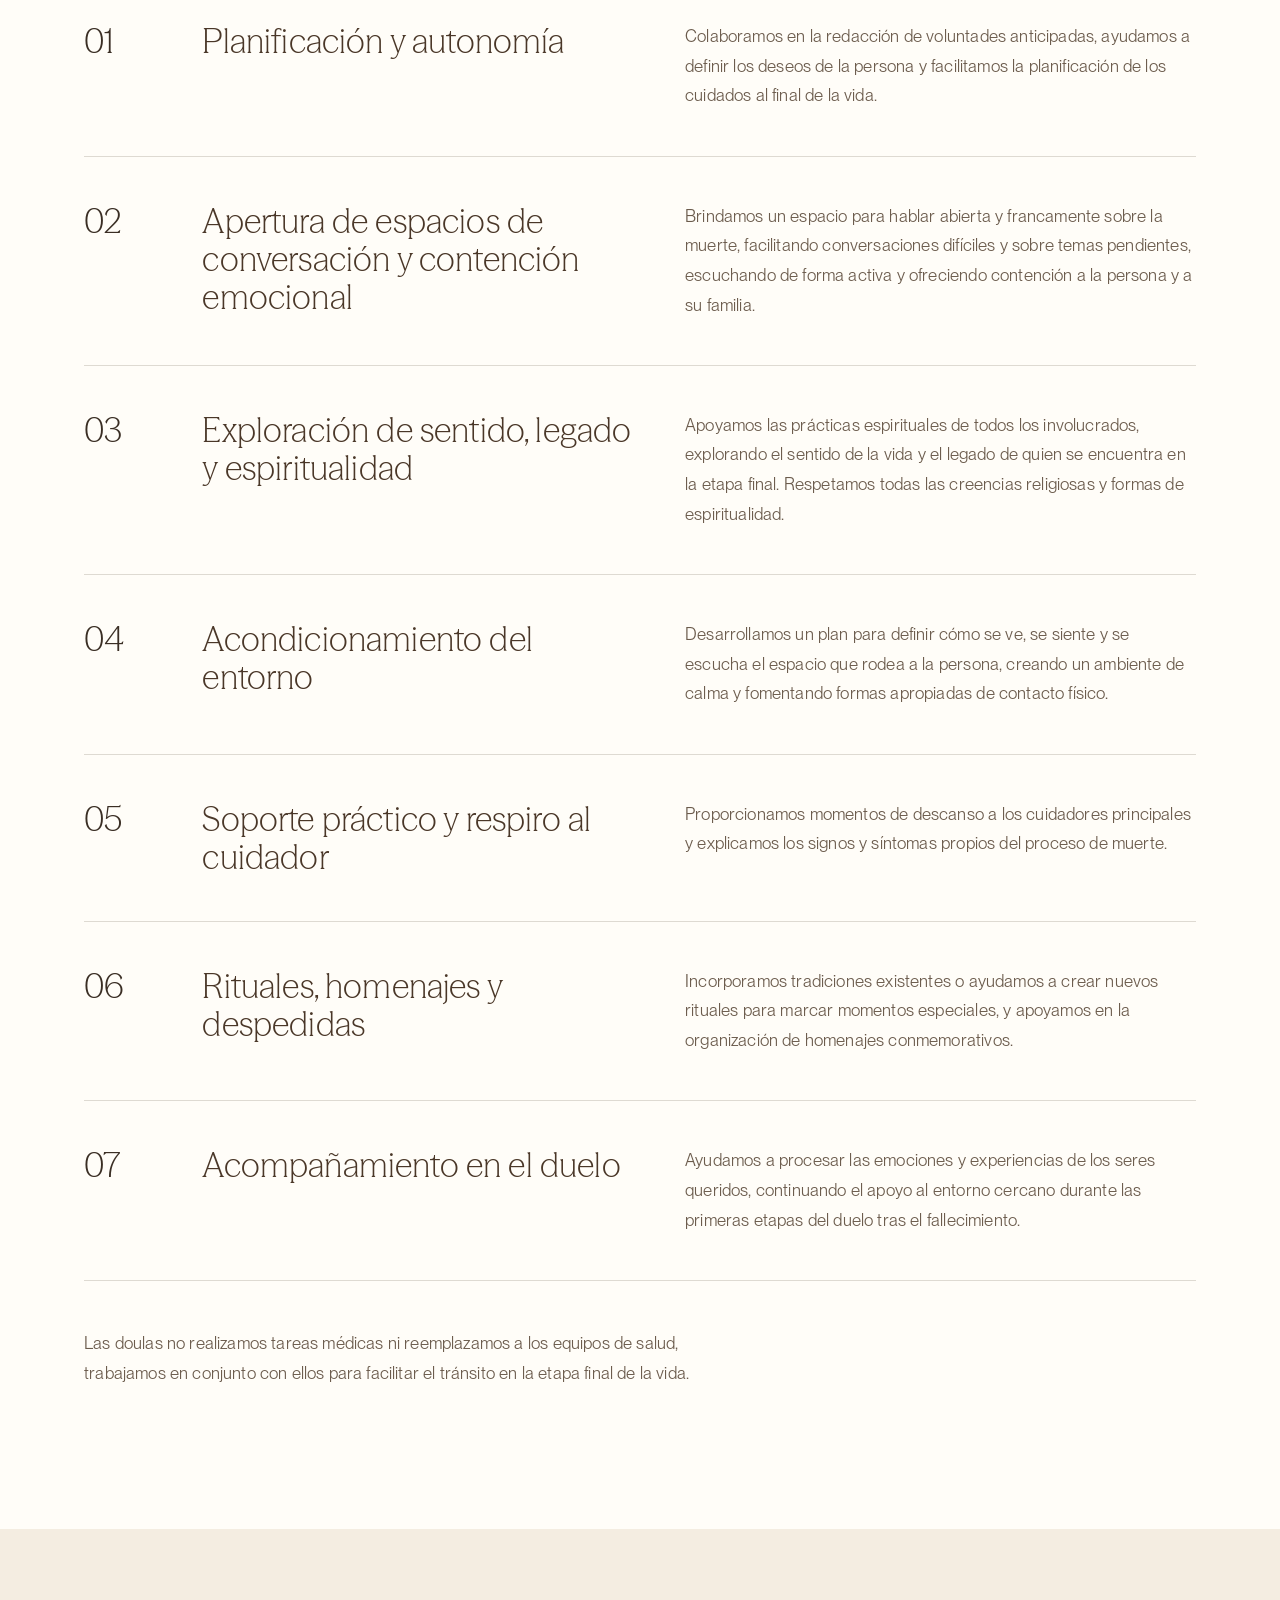
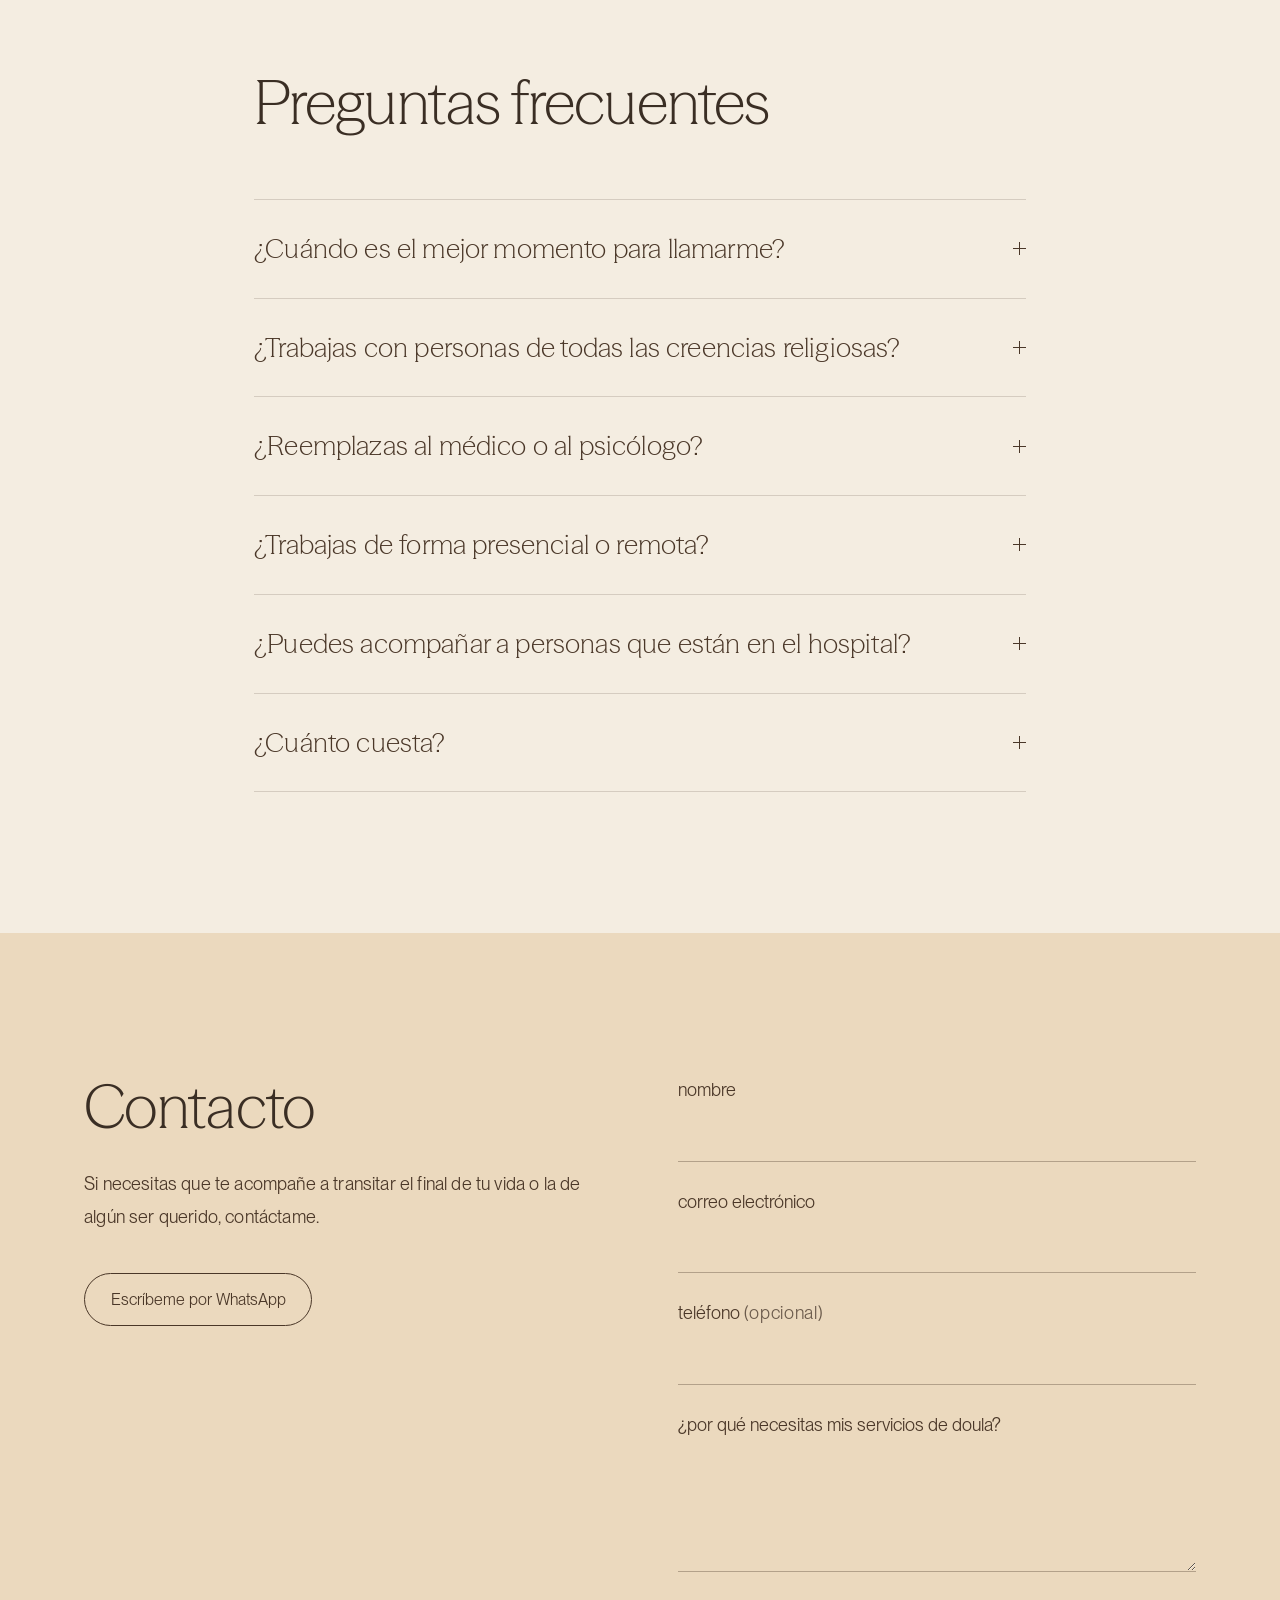
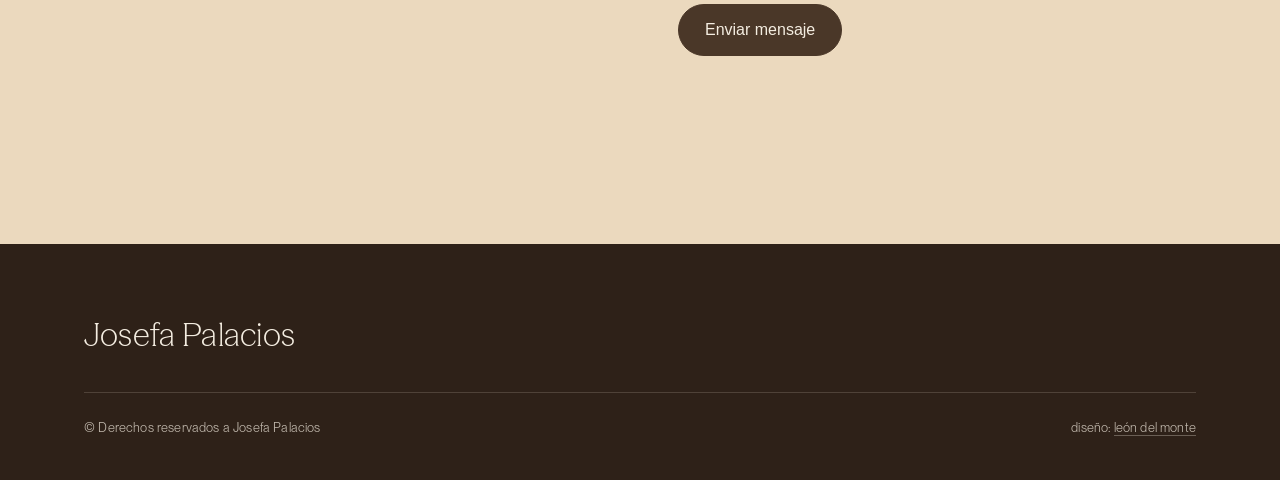
==== commit 7e9a17f8: "Aplica los cambios de texto marcados por Josefa - Quién soy: "murió mi segunda hija antes de nacer";" ====
--- a/index.html
+++ b/index.html
@@ -39,7 +39,7 @@
       "image": "https://josefadoulafindevida.cl/assets/img/compartir.jpg",
       "description": "Acompañamiento en el final de la vida con presencia y dignidad, para la persona que atraviesa una enfermedad avanzada y para quienes la rodean.",
       "telephone": "+56934183841",
-      "priceRange": "$15.000 - $20.000 CLP",
+      "priceRange": "$25.000 - $35.000 CLP",
       "areaServed": [
         {
           "@type": "City",
@@ -67,7 +67,7 @@
       "name": "Josefa Palacios",
       "jobTitle": "Doula de fin de vida",
       "image": "https://josefadoulafindevida.cl/assets/img/josefa-retrato.jpg",
-      "description": "Socióloga y doula de fin de vida certificada. Estudia los cuidados, el envejecimiento y las experiencias de personas en el final de su vida.",
+      "description": "Socióloga y doula de fin de vida certificada. Su doctorado trató sobre el cuidado de personas mayores y la dimensión emocional del acompañamiento.",
       "hasCredential": [
         {
           "@type": "EducationalOccupationalCredential",
@@ -144,7 +144,7 @@
           "name": "¿Cuánto cuesta?",
           "acceptedAnswer": {
             "@type": "Answer",
-            "text": "Cada sesión de acompañamiento presencial cuesta $20.000 y online $15.000. Sin embargo, quisiera que todas las personas que necesiten acompañamiento no dejen de recibirlo por razones económicas. Avísame si no puedes pagarlo."
+            "text": "Cada sesión de acompañamiento presencial cuesta $35.000 y online $25.000. Sin embargo, quisiera que todas las personas que necesiten acompañamiento no dejen de recibirlo por razones económicas. Avísame si no puedes pagarlo."
           }
         }
       ]
@@ -214,7 +214,7 @@
       <div class="prose">
         <p>
           Soy Josefa y diversas experiencias me acercaron a la vocación de doula.
-          Hace varios años perdí una hija por nacer. La sola y única presencia de
+          Hace varios años murió mi segunda hija antes de nacer. La sola y única presencia de
           una enfermera que me tomó la mano, me miró a los ojos y estuvo a mi lado,
           me ayudó a transitar con más suavidad el dolor. Comprendí que para
           acompañar no se necesitan estrategias sofisticadas ni palabras perfectas,
@@ -222,12 +222,14 @@
         </p>
         <p>
           He complementado esta vocación con formación técnica y práctica para
-          sostener procesos de fin de vida. Estoy certificada como Doula de Fin de
+          apoyar a las personas en estos procesos. Estoy certificada como Doula de Fin de
           Vida por la Fundación El Faro (Argentina), además de contar con un
           Diplomado en Cuidados Paliativos Interdisciplinarios de la Universidad
           Católica y un curso de Acompañamiento Compasivo (Fundación EKR México).
-          Soy socióloga de profesión y he estudiado los cuidados, el envejecimiento
-          y las experiencias de personas en el final de su vida.
+          Soy socióloga de profesión y en mi doctorado hice una tesis sobre el
+          cuidado de personas mayores que me ayudó a comprender lo fundamental
+          que es su dimensión emocional y lo distintas que son las experiencias
+          cuando hay apoyo.
         </p>
       </div>
     </div>
@@ -249,13 +251,8 @@
     <div class="prose">
       <p>
         Las doulas de fin de vida acompañamos a personas que están atravesando una
-        enfermedad avanzada o el final de su vida. Ofrecemos presencia, orientación,
-        escucha, sentido, dignidad y contención.
-      </p>
-      <p>
-        También acompañamos a los seres queridos de la persona en fin de vida y que
-        necesitan compañía para sostener el cansancio, la tristeza y las dudas que
-        puedan surgir en este proceso.
+        enfermedad avanzada o la etapa final de su vida, y a sus seres queridos.
+        Ofrecemos presencia, orientación, escucha, sentido, dignidad y contención.
       </p>
     </div>
   </div>
@@ -267,15 +264,15 @@
     <div class="section__head reveal">
       <h2 class="h2">Qué hacemos</h2>
       <p class="lead">
-        Las doulas de fin de vida apoyamos a las personas en fin de vida y a su
-        entorno cercano en:
+        Apoyamos a las personas que están transitando la etapa final de su
+        vida y a su entorno cercano en:
       </p>
     </div>
 
     <ol class="services">
       <li class="service reveal">
         <span class="service__num">01</span>
-        <h3 class="service__name">Planificación, autonomía y legado</h3>
+        <h3 class="service__name">Planificación y autonomía</h3>
         <p class="service__desc">Colaboramos en la redacción de voluntades anticipadas, ayudamos a definir los deseos de la persona y facilitamos la planificación de los cuidados al final de la vida.</p>
       </li>
       <li class="service reveal">
@@ -364,7 +361,7 @@
       <details class="faq__item reveal">
         <summary>¿Cuánto cuesta?</summary>
         <div class="faq__body">
-          <p>Cada sesión de acompañamiento presencial cuesta $20.000 y online $15.000. Sin embargo, quisiera que todas las personas que necesiten acompañamiento no dejen de recibirlo por razones económicas. Avísame si no puedes pagarlo.</p>
+          <p>Cada sesión de acompañamiento presencial cuesta $35.000 y online $25.000. Sin embargo, quisiera que todas las personas que necesiten acompañamiento no dejen de recibirlo por razones económicas. Avísame si no puedes pagarlo.</p>
           <a class="btn btn--sm" href="#contacto">Escríbeme</a>
         </div>
       </details>
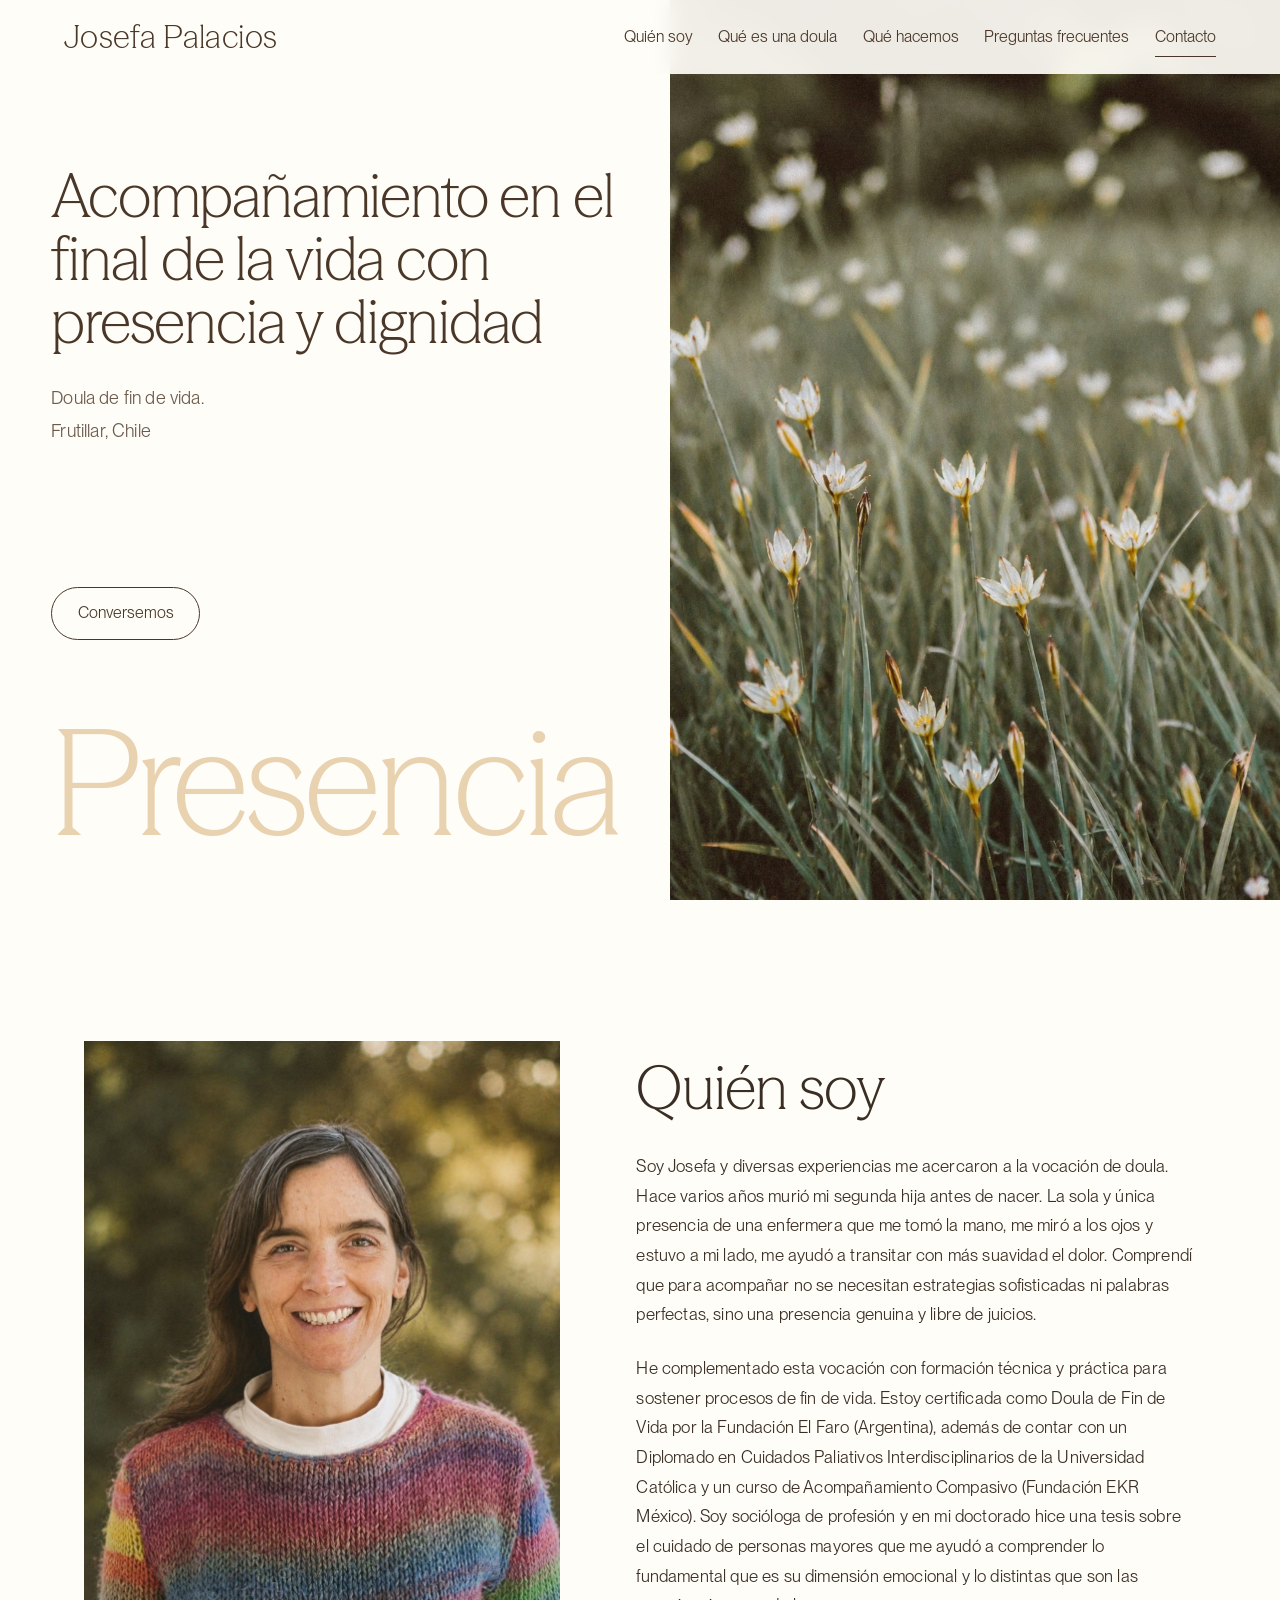
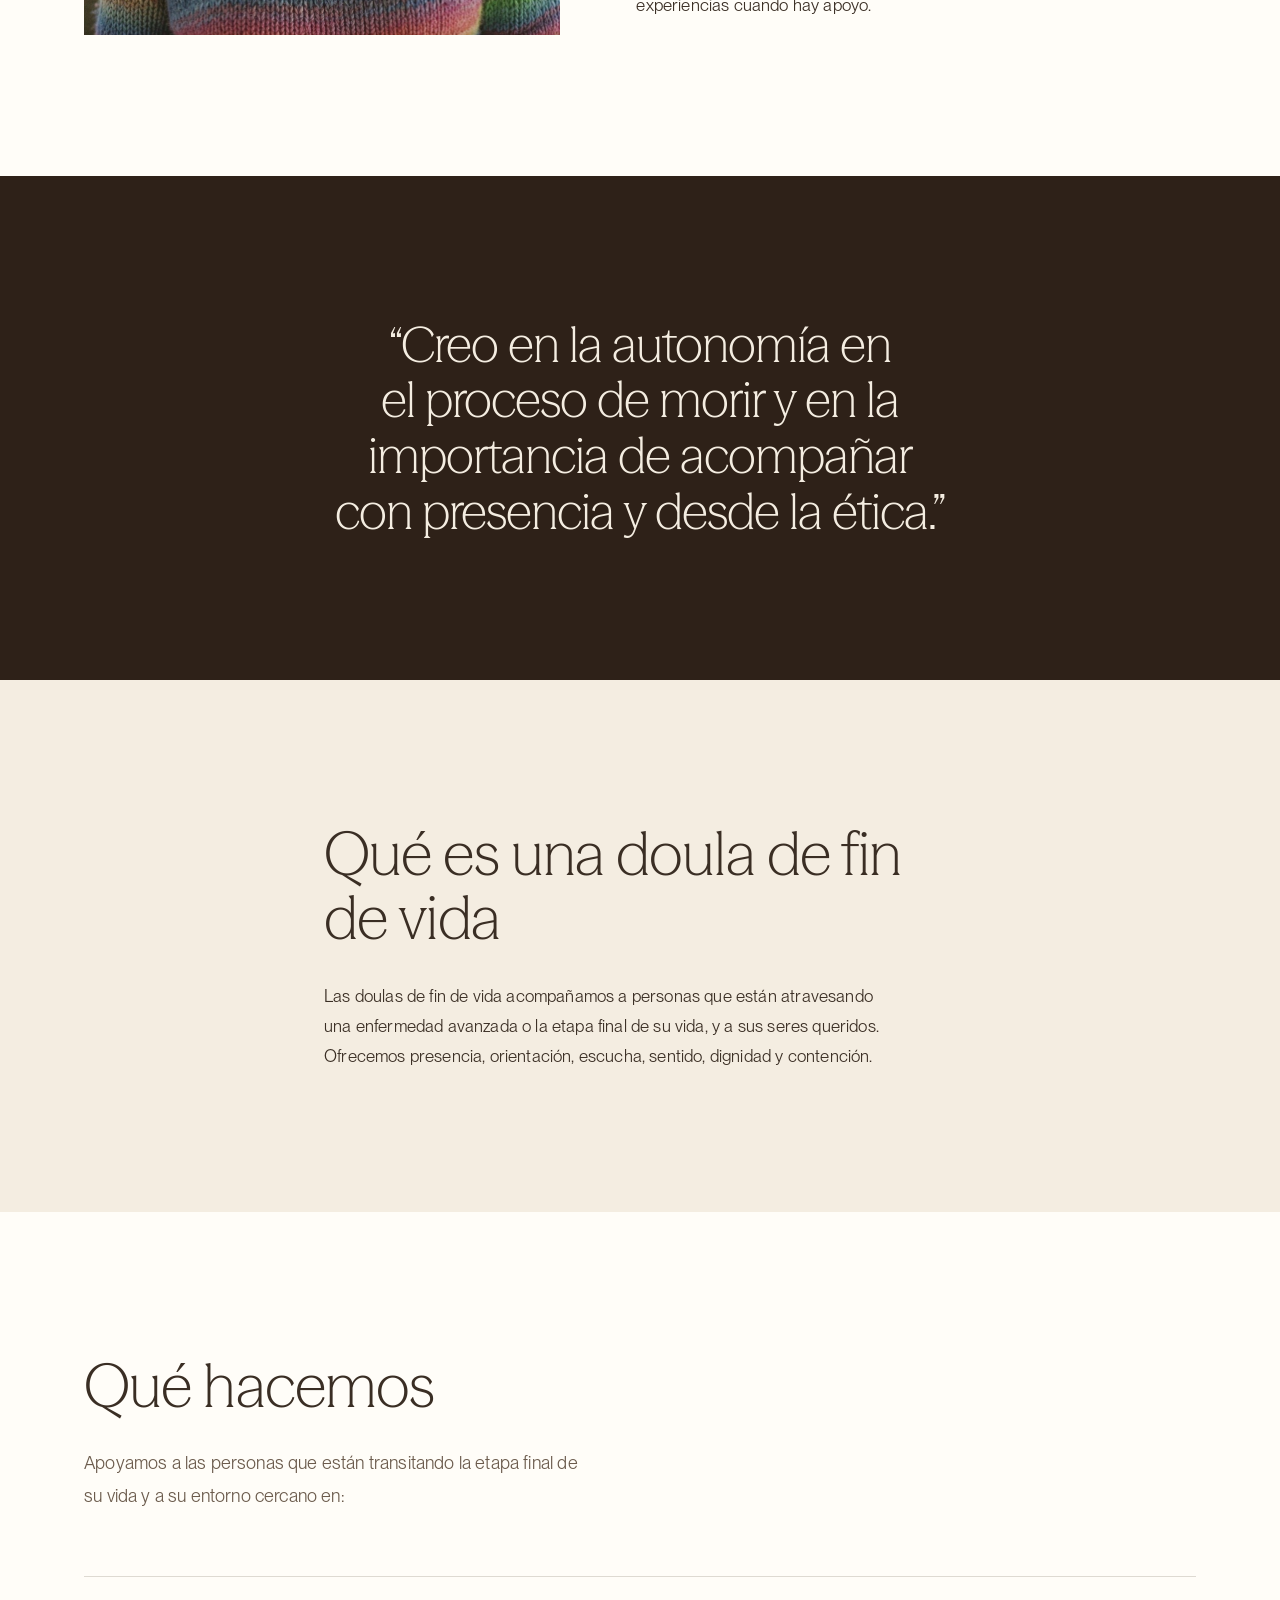
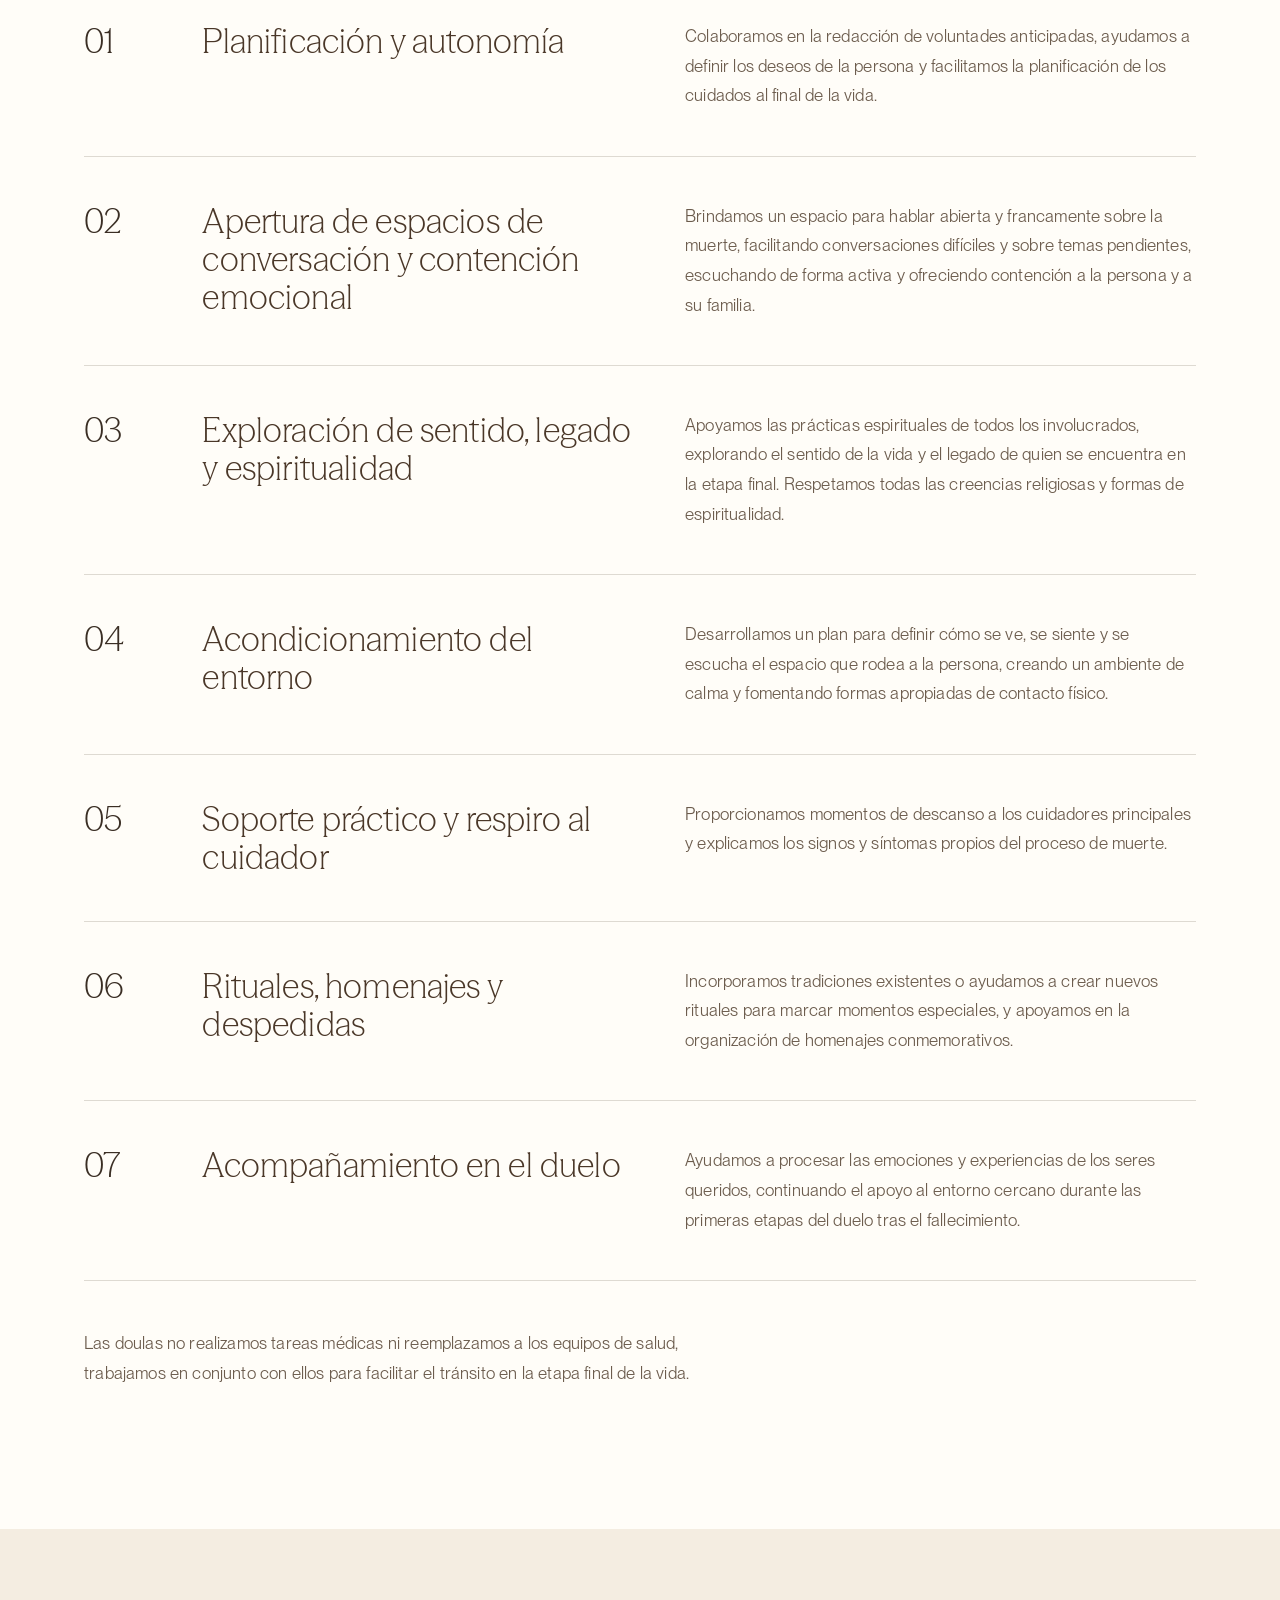
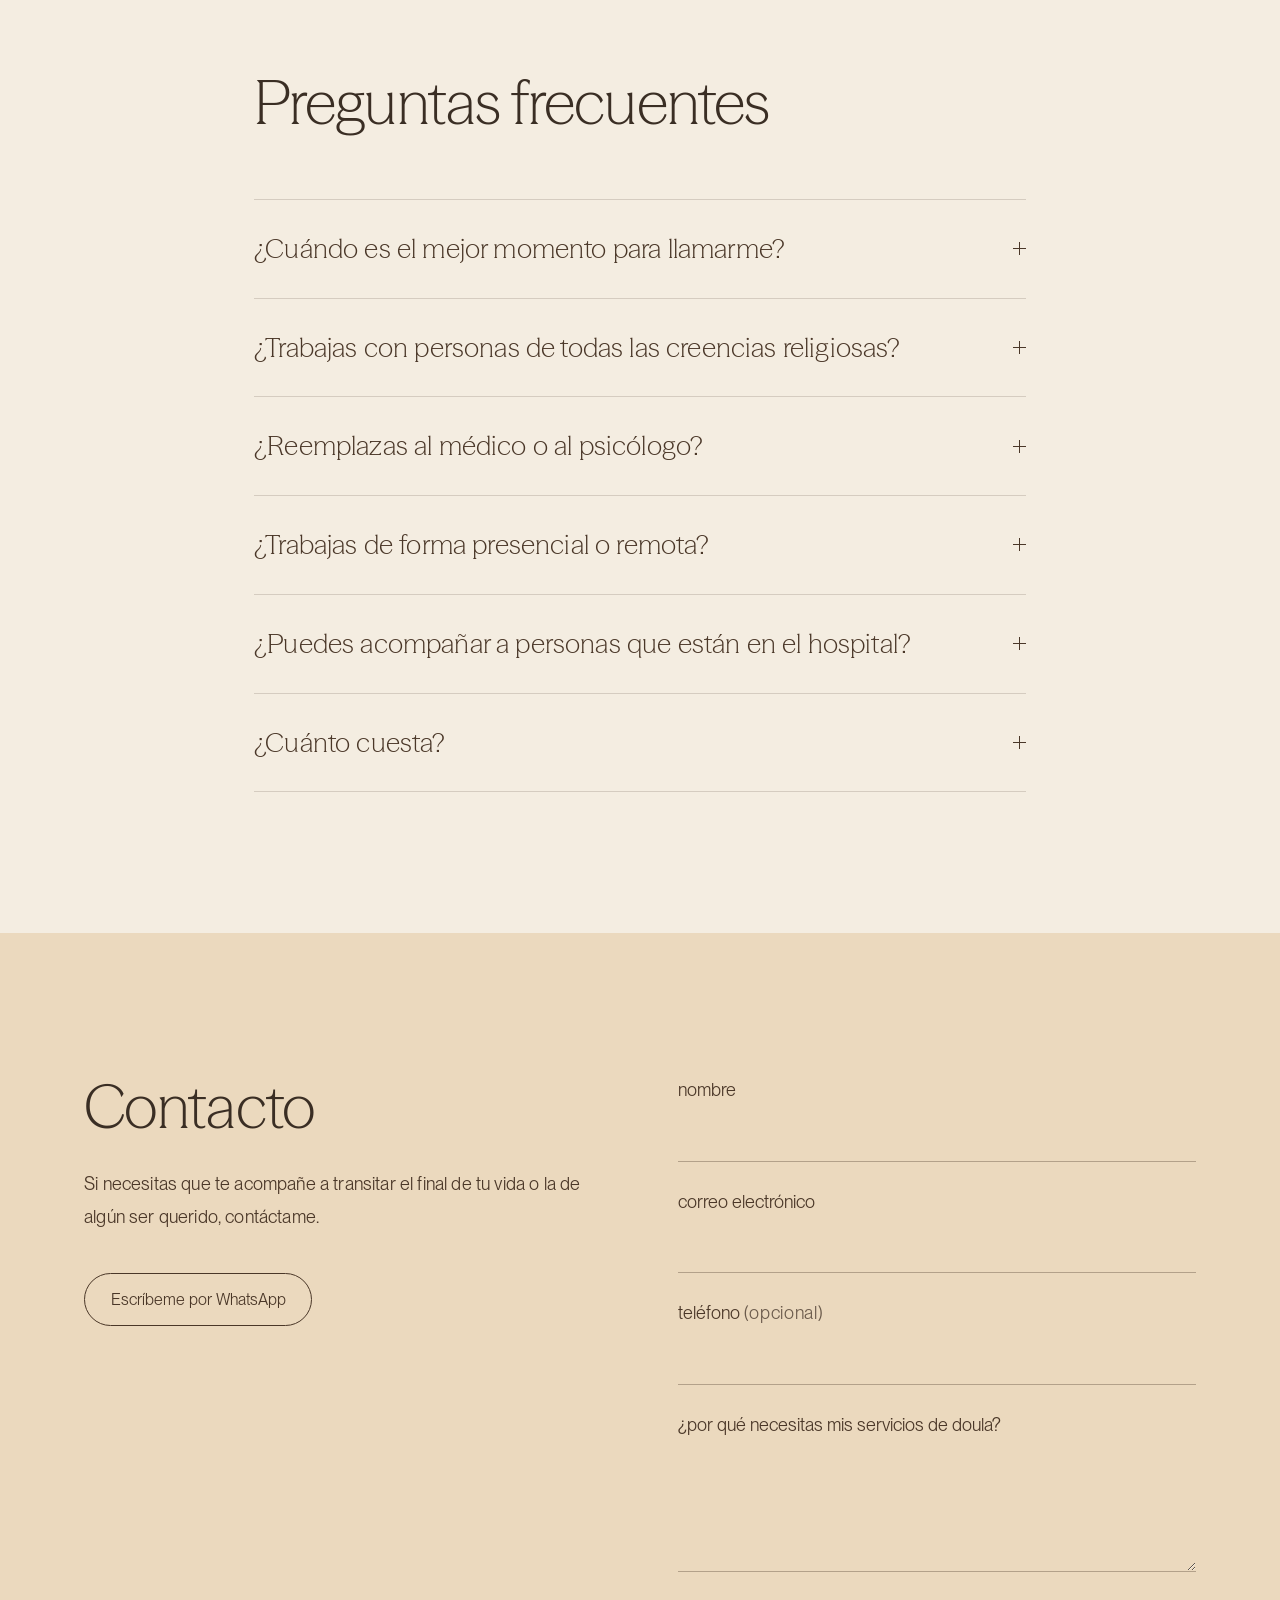
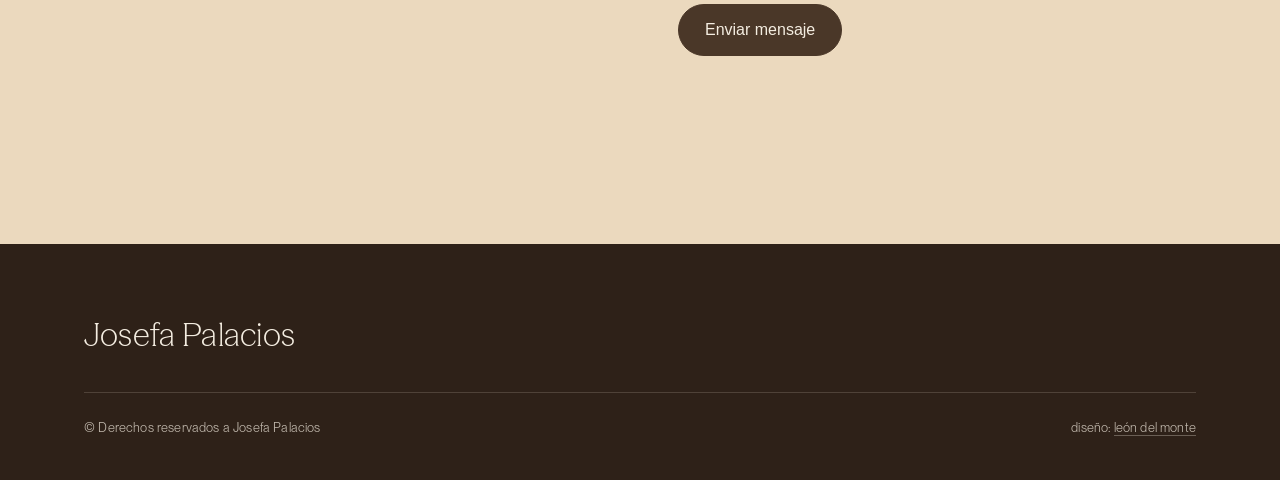
==== commit 927634e5: "Vuelve a "sostener procesos de fin de vida" Josefa prefiere la redacción anterior para esa frase. El" ====
--- a/index.html
+++ b/index.html
@@ -222,7 +222,7 @@
         </p>
         <p>
           He complementado esta vocación con formación técnica y práctica para
-          apoyar a las personas en estos procesos. Estoy certificada como Doula de Fin de
+          sostener procesos de fin de vida. Estoy certificada como Doula de Fin de
           Vida por la Fundación El Faro (Argentina), además de contar con un
           Diplomado en Cuidados Paliativos Interdisciplinarios de la Universidad
           Católica y un curso de Acompañamiento Compasivo (Fundación EKR México).
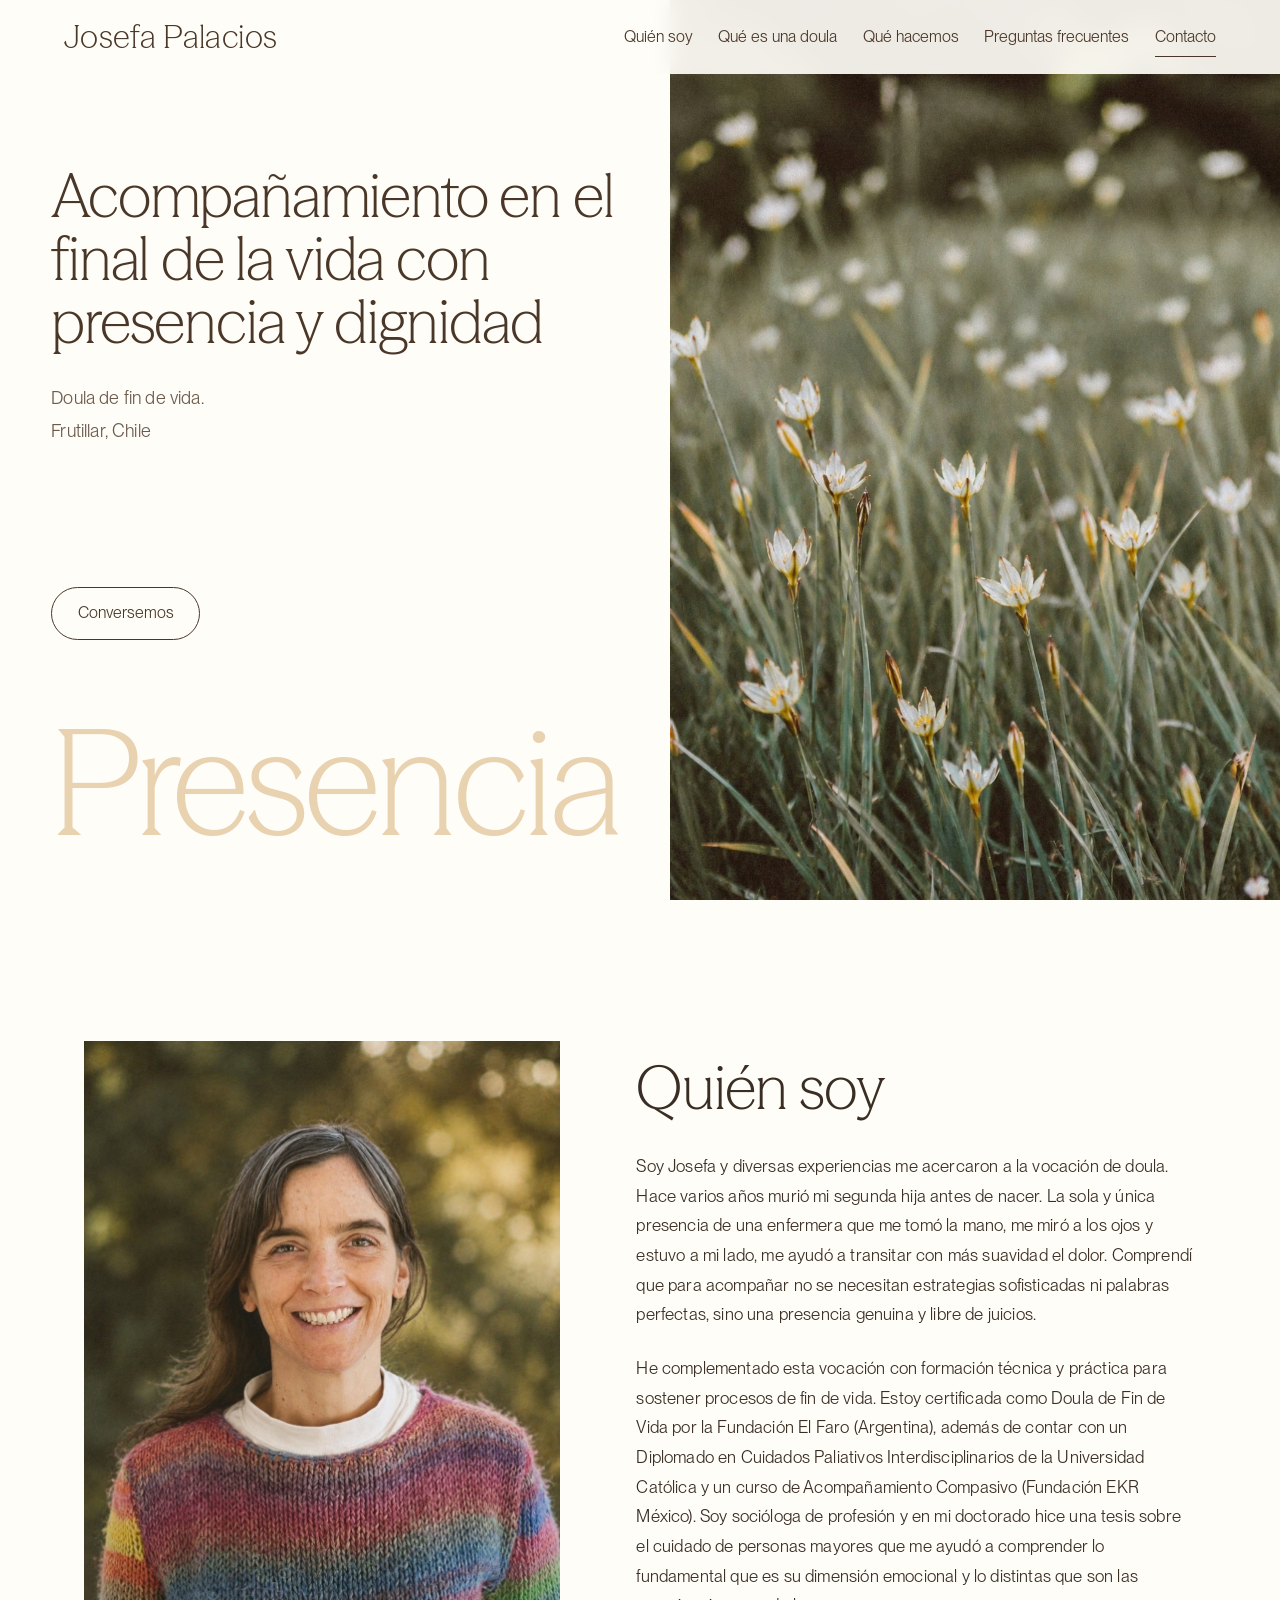
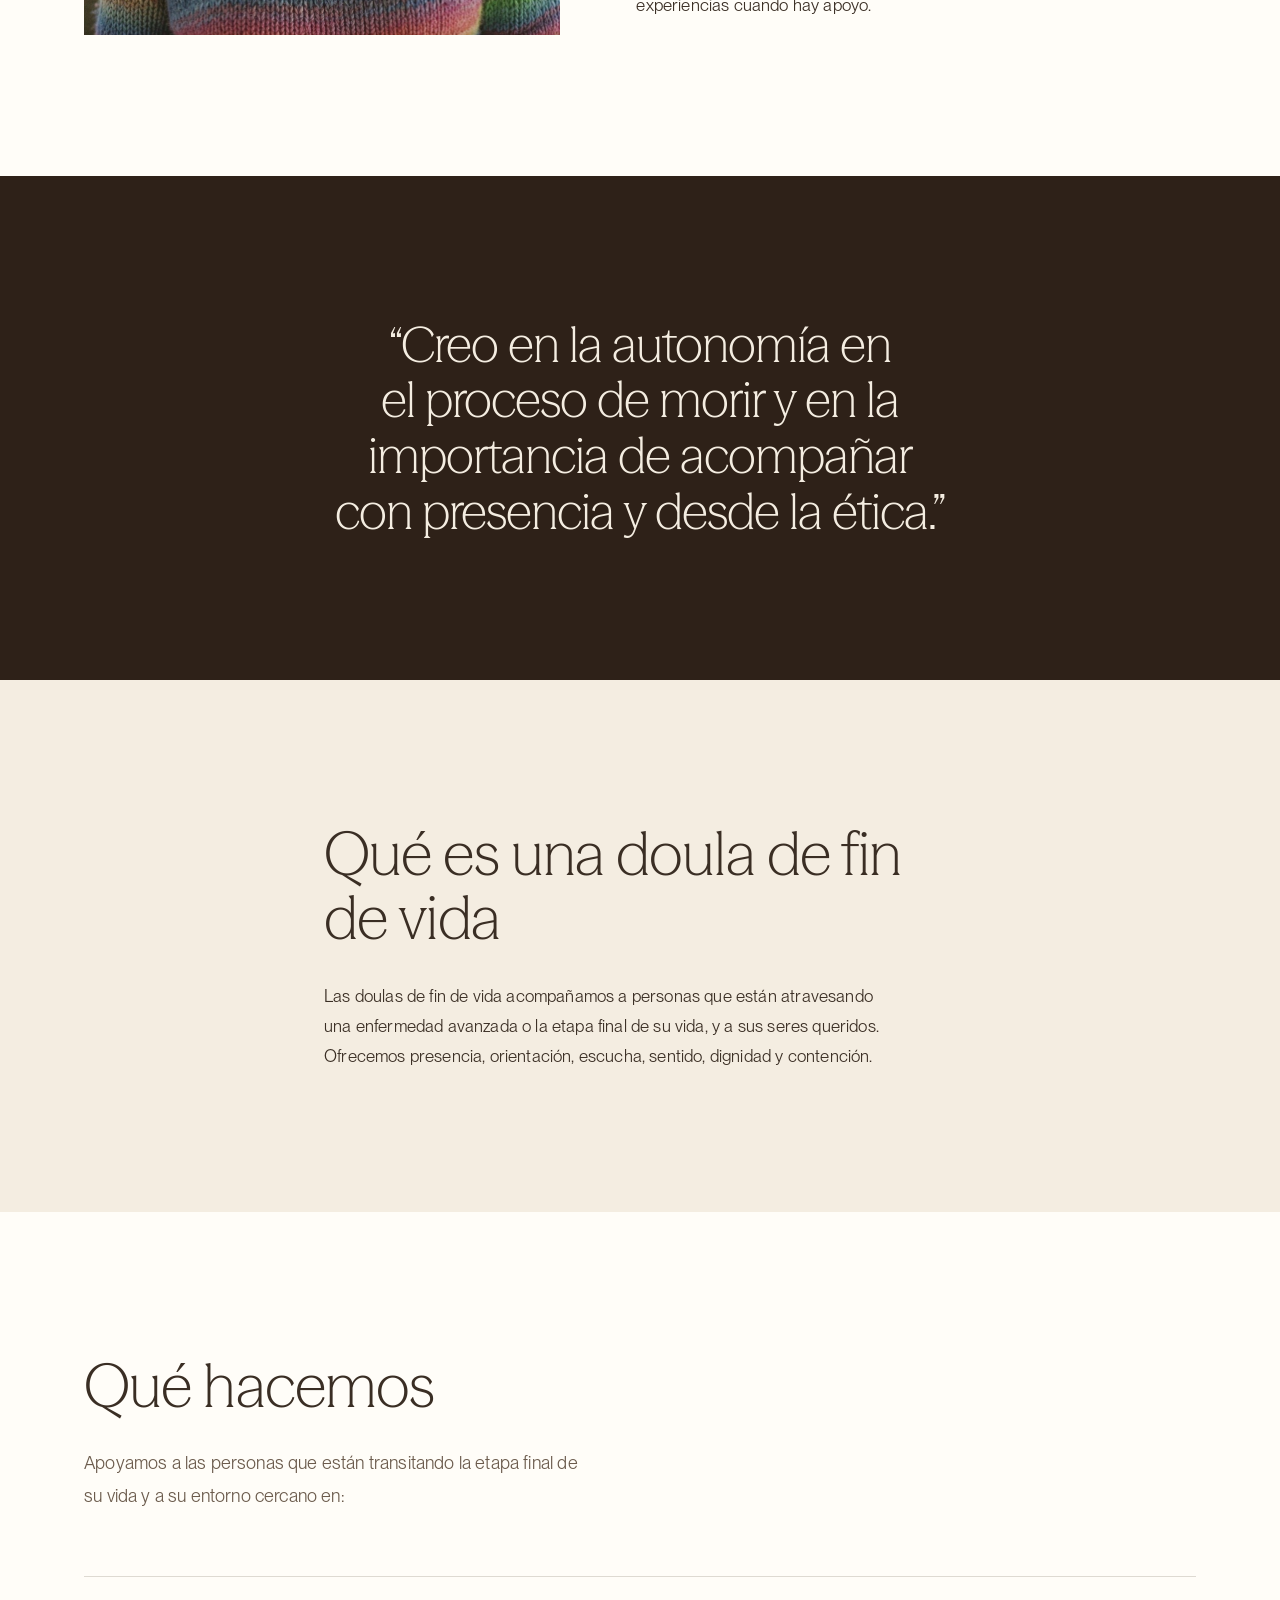
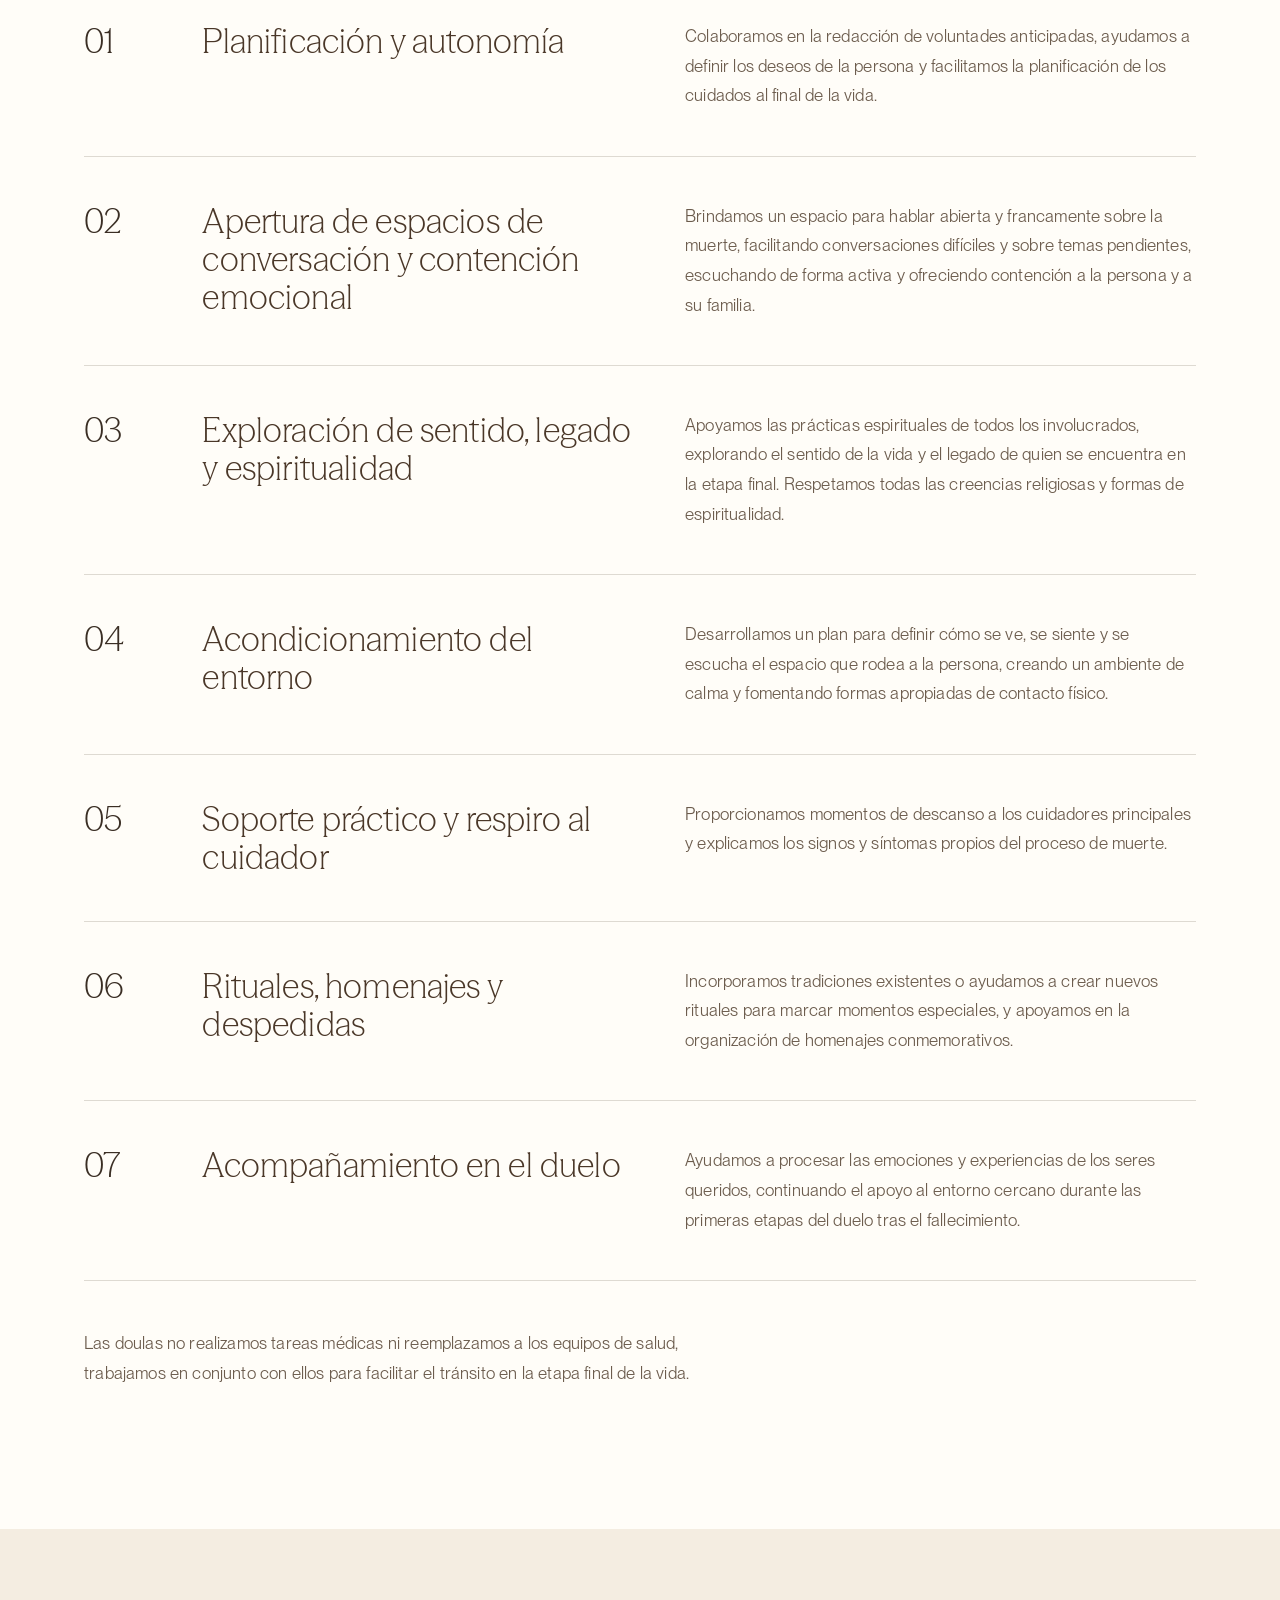
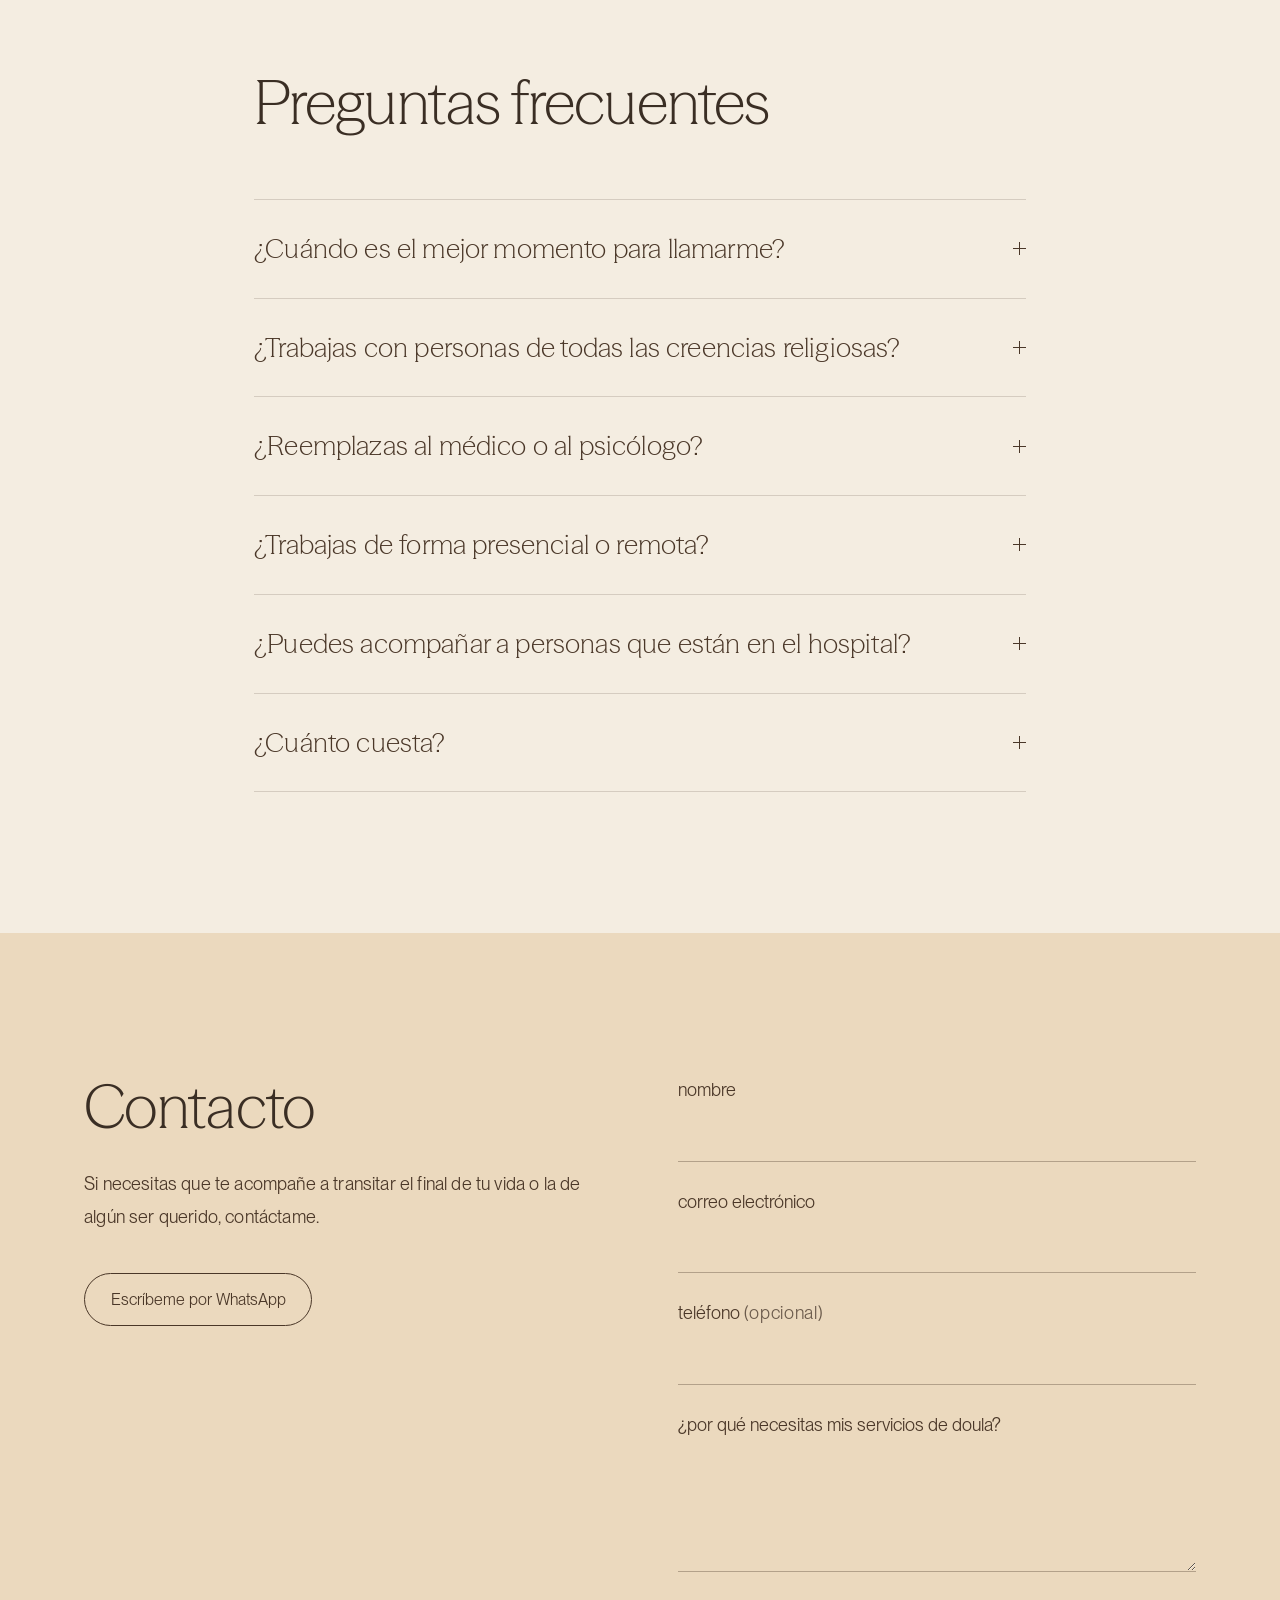
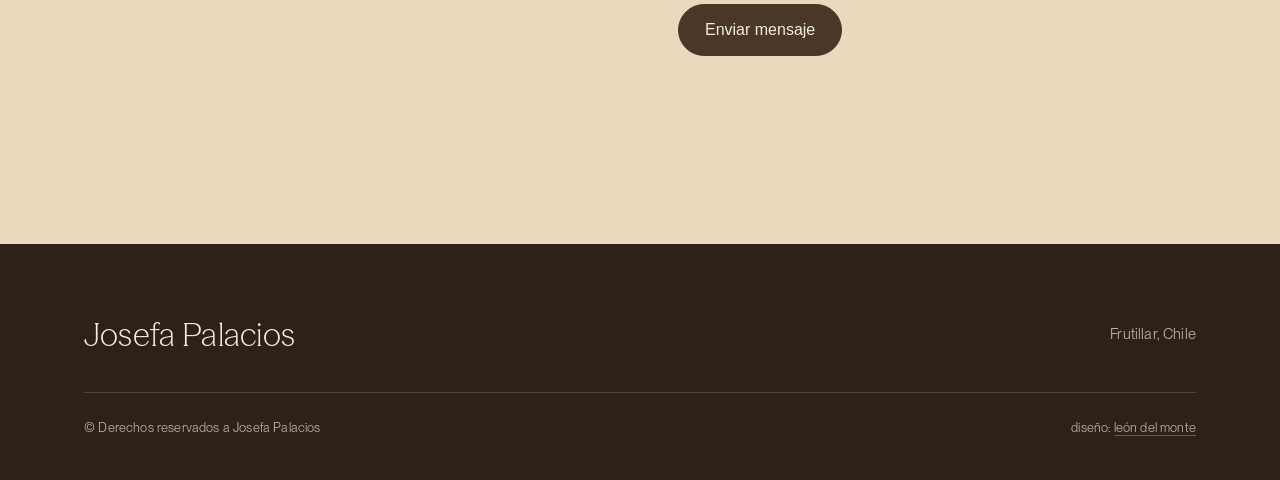
==== commit 678cbfe6: "Refuerza las señales de localidad para la búsqueda El sitio no aparece en Google salvo buscando el n" ====
--- a/index.html
+++ b/index.html
@@ -3,7 +3,7 @@
 <head>
 <meta charset="utf-8">
 <meta name="viewport" content="width=device-width, initial-scale=1">
-<title>Josefa, doula de fin de vida</title>
+<title>Josefa, doula de fin de vida en Frutillar</title>
 <meta name="description" content="Acompañamiento en el final de la vida con presencia y dignidad. Josefa Palacios, doula de fin de vida en Frutillar, Puerto Varas y alrededores.">
 <link rel="canonical" href="https://josefadoulafindevida.cl/">
 <meta name="author" content="Josefa Palacios">
@@ -12,7 +12,7 @@
 <meta property="og:type" content="website">
 <meta property="og:locale" content="es_CL">
 <meta property="og:site_name" content="Josefa Palacios, doula de fin de vida">
-<meta property="og:title" content="Josefa, doula de fin de vida">
+<meta property="og:title" content="Josefa, doula de fin de vida en Frutillar">
 <meta property="og:description" content="Acompañamiento en el final de la vida con presencia y dignidad. Josefa Palacios, doula de fin de vida en Frutillar, Puerto Varas y alrededores.">
 <meta property="og:url" content="https://josefadoulafindevida.cl/">
 <meta property="og:image" content="https://josefadoulafindevida.cl/assets/img/compartir.jpg">
@@ -59,6 +59,11 @@
       "availableLanguage": "es",
       "founder": {
         "@id": "https://josefadoulafindevida.cl/#josefa"
+      },
+      "geo": {
+        "@type": "GeoCoordinates",
+        "latitude": -41.1254,
+        "longitude": -73.0459
       }
     },
     {
@@ -93,7 +98,11 @@
             "name": "Fundación EKR México"
           }
         }
-      ]
+      ],
+      "url": "https://josefadoulafindevida.cl/",
+      "worksFor": {
+        "@id": "https://josefadoulafindevida.cl/#servicio"
+      }
     },
     {
       "@type": "FAQPage",
@@ -418,6 +427,7 @@
   <div class="wrap">
     <div class="footer__fila">
       <p class="footer__nombre">Josefa Palacios</p>
+      <p class="footer__lugar">Frutillar, Chile</p>
     </div>
 
     <div class="footer__legal">
--- a/assets/css/style.css
+++ b/assets/css/style.css
@@ -473,6 +473,11 @@
   font-size: clamp(1.5rem, 1.2rem + 1vw, 2.1rem);
   line-height: 1.2;
   color: var(--crema);
+}
+
+.footer__lugar {
+  margin: 0;
+  font-size: 0.92rem;
 }
 
 .footer__legal {
